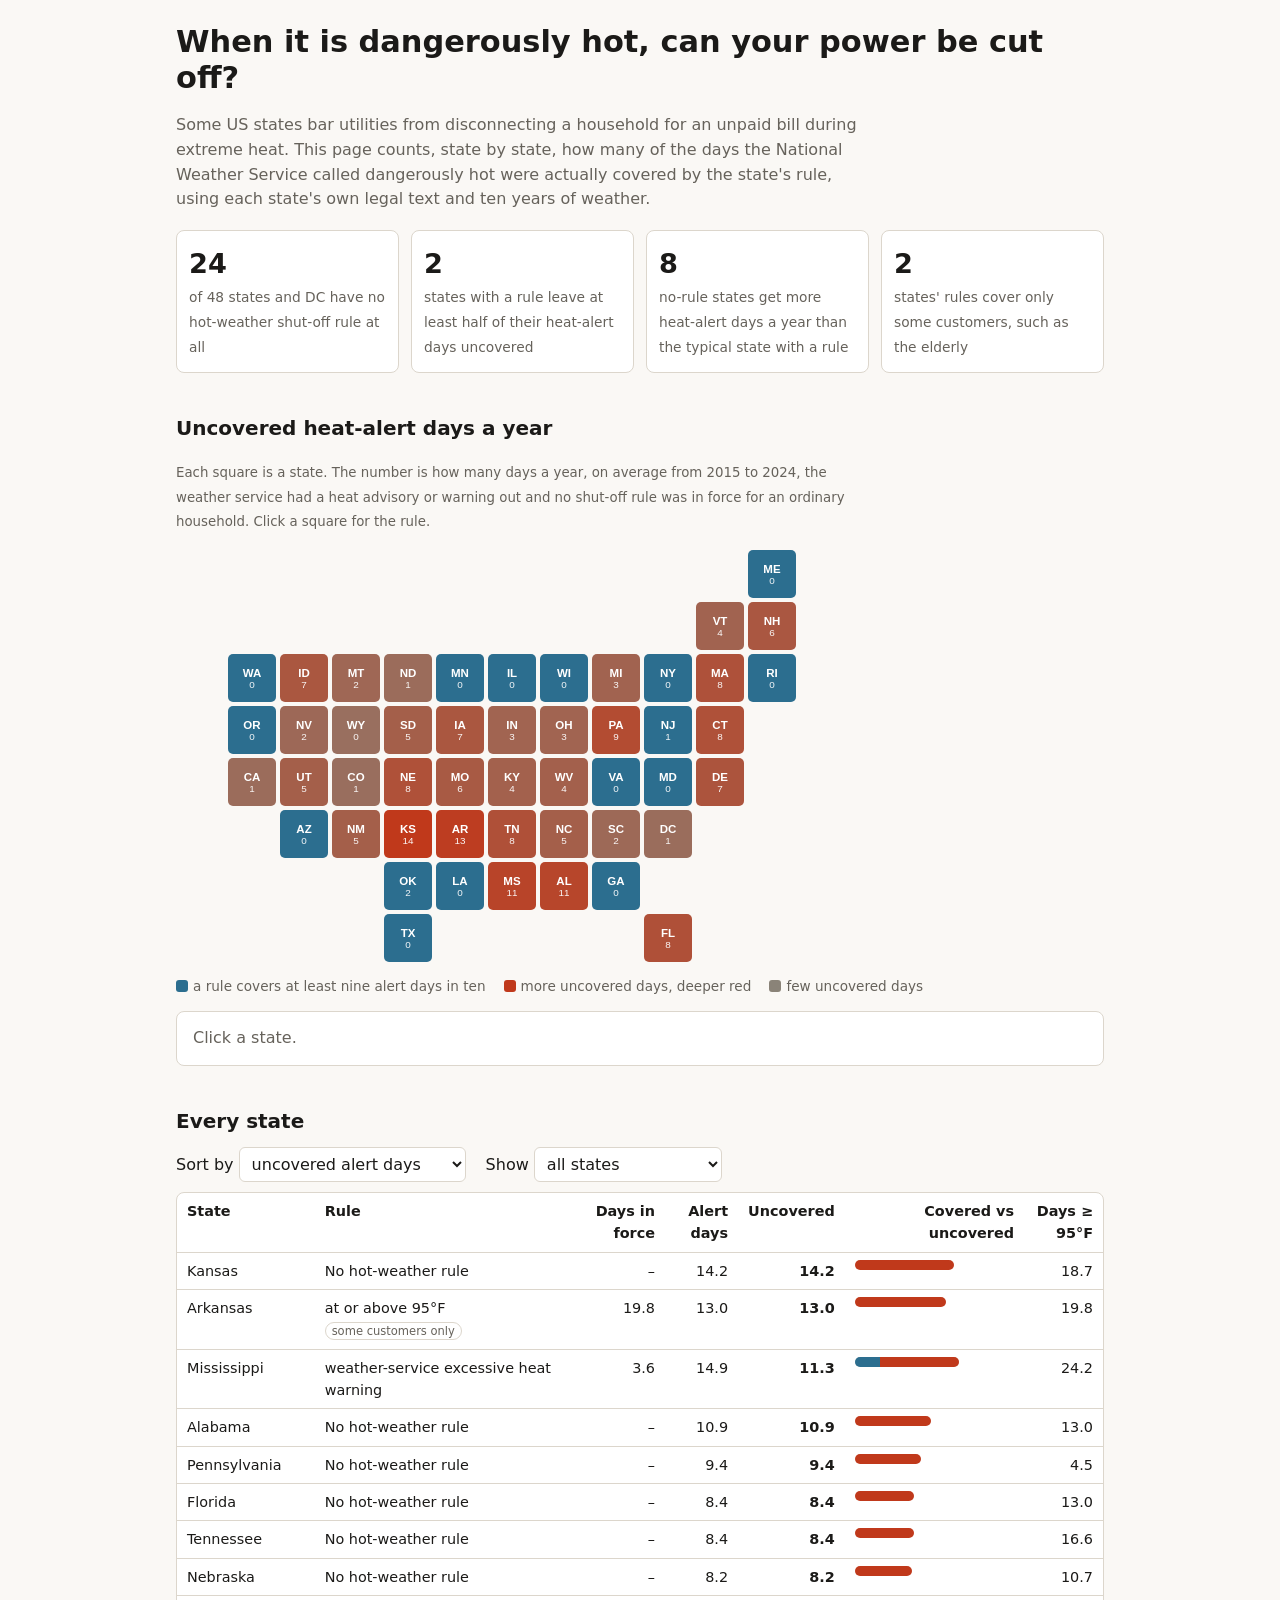
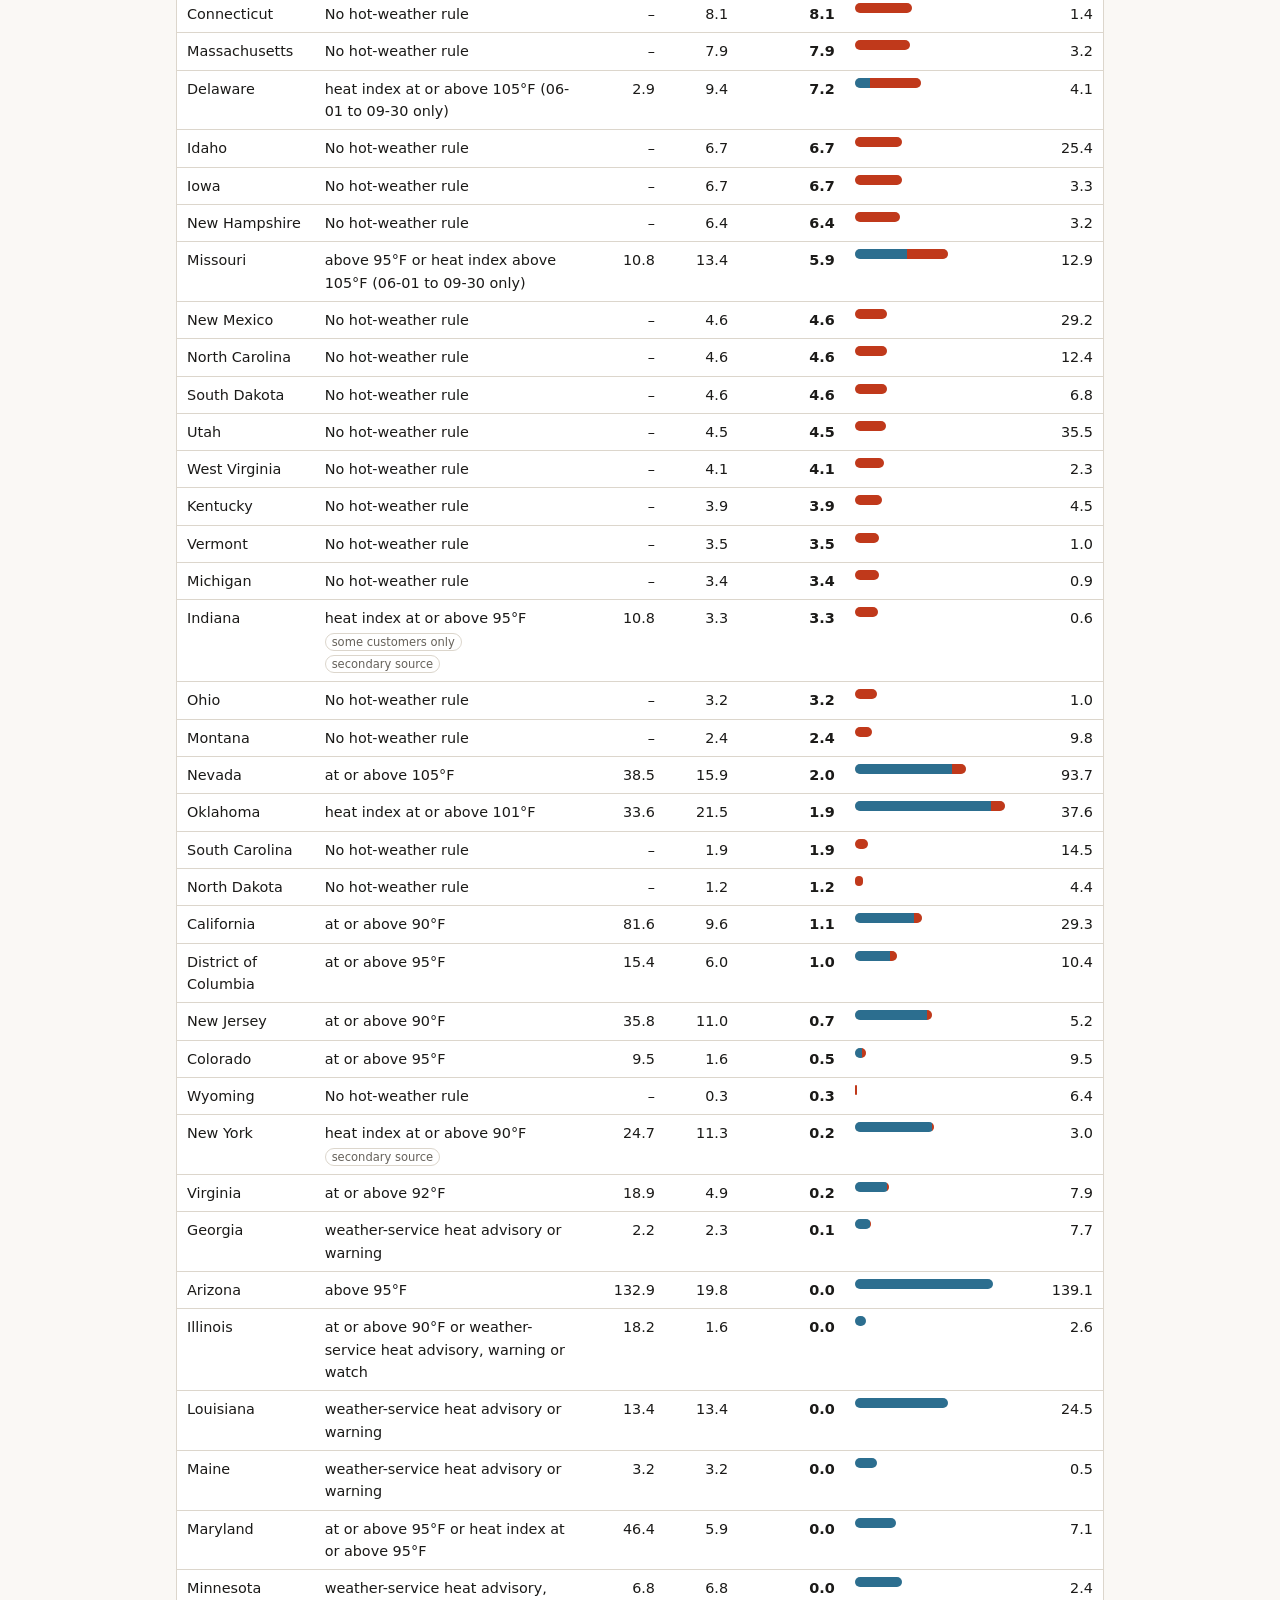
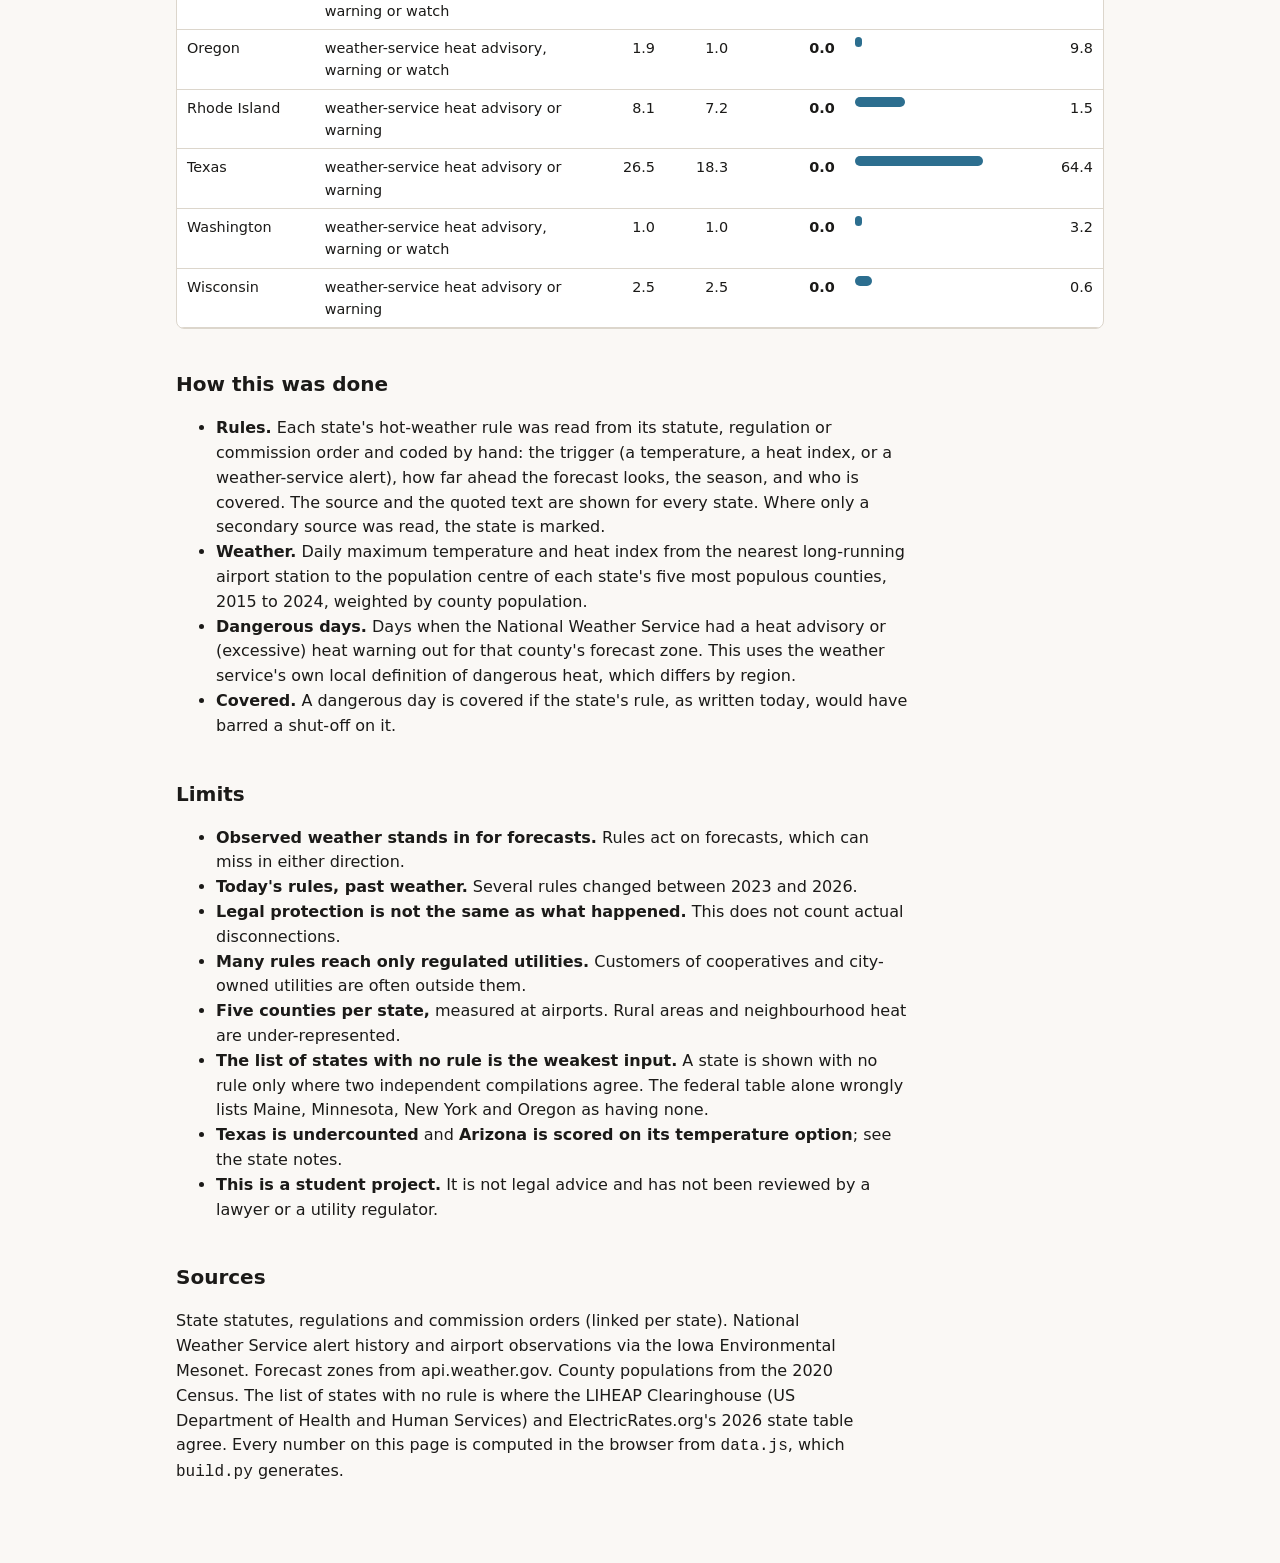
==== site/index.html @ a0f8d948 "1" ====
<!doctype html>
<html lang="en">
<head>
<meta charset="utf-8">
<meta name="viewport" content="width=device-width, initial-scale=1">
<title>When it is dangerously hot, can your power be cut off?</title>
<style>
  :root { --bg:#faf8f5; --fg:#1b1a18; --muted:#66625b; --line:#dcd6cc; --card:#fff; --open:#c0391b; --safe:#2c6e8f; --none:#8a8378; }
  @media (prefers-color-scheme: dark) {
    :root { --bg:#141312; --fg:#ece8e1; --muted:#a39d93; --line:#34302b; --card:#1d1b19; --open:#ff7a5c; --safe:#6fb9d9; --none:#8f887d; }
  }
  * { box-sizing:border-box; }
  body { margin:0; background:var(--bg); color:var(--fg); font:16px/1.55 system-ui,-apple-system,"Segoe UI",sans-serif; }
  main { max-width:960px; margin:0 auto; padding:24px 16px 64px; }
  h1 { font-size:1.9rem; line-height:1.2; margin:0 0 8px; }
  h2 { font-size:1.25rem; margin:40px 0 8px; }
  p, li { max-width:68ch; }
  .lede, .muted { color:var(--muted); }
  .stats { display:grid; grid-template-columns:repeat(auto-fit,minmax(190px,1fr)); gap:12px; margin:18px 0; }
  .stat { background:var(--card); border:1px solid var(--line); border-radius:8px; padding:12px; }
  .stat b { display:block; font-size:1.7rem; font-variant-numeric:tabular-nums; }
  .stat span { color:var(--muted); font-size:.86rem; }
  .grid { display:grid; grid-template-columns:repeat(12,1fr); gap:4px; max-width:620px; margin:14px 0; }
  .tile { aspect-ratio:1; border-radius:5px; display:flex; flex-direction:column; align-items:center; justify-content:center; font-size:.72rem; font-weight:600; color:#fff; cursor:pointer; border:0; padding:0; }
  .tile small { font-weight:400; font-size:.62rem; opacity:.95; }
  .legend { display:flex; flex-wrap:wrap; gap:6px 18px; font-size:.85rem; color:var(--muted); }
  .legend i { display:inline-block; width:12px; height:12px; border-radius:3px; margin-right:5px; vertical-align:-1px; }
  .controls { display:flex; flex-wrap:wrap; gap:10px 20px; align-items:center; margin:10px 0; }
  select { font:inherit; padding:6px 8px; border:1px solid var(--line); border-radius:6px; background:var(--card); color:var(--fg); }
  .scroll { overflow-x:auto; border:1px solid var(--line); border-radius:8px; background:var(--card); }
  table { border-collapse:collapse; width:100%; min-width:760px; font-size:.9rem; font-variant-numeric:tabular-nums; }
  th, td { padding:7px 10px; text-align:right; border-bottom:1px solid var(--line); vertical-align:top; }
  th:nth-child(-n+2), td:nth-child(-n+2) { text-align:left; }
  tr.sel td { background:color-mix(in srgb, var(--safe) 12%, transparent); }
  .bar { display:flex; height:10px; width:150px; border-radius:5px; overflow:hidden; background:var(--line); }
  .bar .o { background:var(--open); } .bar .s { background:var(--safe); }
  .tag { font-size:.72rem; padding:1px 6px; border-radius:10px; border:1px solid var(--line); color:var(--muted); white-space:nowrap; }
  #detail { background:var(--card); border:1px solid var(--line); border-radius:8px; padding:14px 16px; margin:14px 0; }
  #detail h3 { margin:0 0 6px; }
  blockquote { margin:8px 0; padding:4px 12px; border-left:3px solid var(--line); color:var(--muted); }
  a { color:var(--safe); }
</style>
</head>
<body>
<main>
  <h1>When it is dangerously hot, can your power be cut off?</h1>
  <p class="lede">Some US states bar utilities from disconnecting a household for an unpaid bill during extreme heat. This page counts, state by state, how many of the days the National Weather Service called dangerously hot were actually covered by the state's rule, using each state's own legal text and ten years of weather.</p>

  <div class="stats">
    <div class="stat"><b id="n-none">…</b><span>of <span id="n-all"></span> states and DC have no hot-weather shut-off rule at all</span></div>
    <div class="stat"><b id="n-half">…</b><span>states with a rule leave at least half of their heat-alert days uncovered</span></div>
    <div class="stat"><b id="n-hotnone">…</b><span>no-rule states get more heat-alert days a year than the typical state with a rule</span></div>
    <div class="stat"><b id="n-subset">…</b><span>states' rules cover only some customers, such as the elderly</span></div>
  </div>

  <h2>Uncovered heat-alert days a year</h2>
  <p class="muted"><small>Each square is a state. The number is how many days a year, on average from 2015 to 2024, the weather service had a heat advisory or warning out and no shut-off rule was in force for an ordinary household. Click a square for the rule.</small></p>
  <div class="grid" id="grid"></div>
  <div class="legend">
    <span><i style="background:var(--safe)"></i>a rule covers at least nine alert days in ten</span>
    <span><i style="background:var(--open)"></i>more uncovered days, deeper red</span>
    <span><i style="background:var(--none)"></i>few uncovered days</span>
  </div>

  <div id="detail"><span class="muted">Click a state.</span></div>

  <h2>Every state</h2>
  <div class="controls">
    <label>Sort by <select id="sort">
      <option value="alert_open">uncovered alert days</option>
      <option value="alert">alert days</option>
      <option value="on">days the rule is in force</option>
      <option value="hot95">days at or above 95°F</option>
      <option value="state">name</option>
    </select></label>
    <label>Show <select id="show">
      <option value="all">all states</option>
      <option value="rule">states with a rule</option>
      <option value="none">states with no rule</option>
    </select></label>
  </div>
  <div class="scroll"><table>
    <thead><tr><th>State</th><th>Rule</th><th>Days in force</th><th>Alert days</th><th>Uncovered</th><th>Covered vs uncovered</th><th>Days ≥ 95°F</th></tr></thead>
    <tbody id="rows"></tbody>
  </table></div>

  <h2>How this was done</h2>
  <ul>
    <li><b>Rules.</b> Each state's hot-weather rule was read from its statute, regulation or commission order and coded by hand: the trigger (a temperature, a heat index, or a weather-service alert), how far ahead the forecast looks, the season, and who is covered. The source and the quoted text are shown for every state. Where only a secondary source was read, the state is marked.</li>
    <li><b>Weather.</b> Daily maximum temperature and heat index from the nearest long-running airport station to the population centre of each state's five most populous counties, 2015 to 2024, weighted by county population.</li>
    <li><b>Dangerous days.</b> Days when the National Weather Service had a heat advisory or (excessive) heat warning out for that county's forecast zone. This uses the weather service's own local definition of dangerous heat, which differs by region.</li>
    <li><b>Covered.</b> A dangerous day is covered if the state's rule, as written today, would have barred a shut-off on it.</li>
  </ul>

  <h2>Limits</h2>
  <ul>
    <li><b>Observed weather stands in for forecasts.</b> Rules act on forecasts, which can miss in either direction.</li>
    <li><b>Today's rules, past weather.</b> Several rules changed between 2023 and 2026.</li>
    <li><b>Legal protection is not the same as what happened.</b> This does not count actual disconnections.</li>
    <li><b>Many rules reach only regulated utilities.</b> Customers of cooperatives and city-owned utilities are often outside them.</li>
    <li><b>Five counties per state,</b> measured at airports. Rural areas and neighbourhood heat are under-represented.</li>
    <li><b>The list of states with no rule is the weakest input.</b> A state is shown with no rule only where two independent compilations agree. The federal table alone wrongly lists Maine, Minnesota, New York and Oregon as having none.</li>
    <li><b>Texas is undercounted</b> and <b>Arizona is scored on its temperature option</b>; see the state notes.</li>
    <li><b>This is a student project.</b> It is not legal advice and has not been reviewed by a lawyer or a utility regulator.</li>
  </ul>

  <h2>Sources</h2>
  <p>State statutes, regulations and commission orders (linked per state). National Weather Service alert history and airport observations via the Iowa Environmental Mesonet. Forecast zones from api.weather.gov. County populations from the 2020 Census. The list of states with no rule is where the LIHEAP Clearinghouse (US Department of Health and Human Services) and ElectricRates.org's 2026 state table agree. Every number on this page is computed in the browser from <code>data.js</code>, which <code>build.py</code> generates.</p>
</main>

<script src="data.js"></script>
<script>
const $ = id => document.getElementById(id);
const esc = t => String(t).replace(/[&<>"]/g, c => ({"&":"&amp;","<":"&lt;",">":"&gt;",'"':"&quot;"}[c]));
// for an ordinary household: a rule that covers only some customers leaves every alert day uncovered
const open = s => s.covers === "all" ? s.alert_open : s.alert;
const GRID = {ME:[0,11],VT:[1,10],NH:[1,11],WA:[2,1],ID:[2,2],MT:[2,3],ND:[2,4],MN:[2,5],IL:[2,6],WI:[2,7],MI:[2,8],NY:[2,9],MA:[2,10],RI:[2,11],
  OR:[3,1],NV:[3,2],WY:[3,3],SD:[3,4],IA:[3,5],IN:[3,6],OH:[3,7],PA:[3,8],NJ:[3,9],CT:[3,10],
  CA:[4,1],UT:[4,2],CO:[4,3],NE:[4,4],MO:[4,5],KY:[4,6],WV:[4,7],VA:[4,8],MD:[4,9],DE:[4,10],
  AZ:[5,2],NM:[5,3],KS:[5,4],AR:[5,5],TN:[5,6],NC:[5,7],SC:[5,8],DC:[5,9],
  OK:[6,4],LA:[6,5],MS:[6,6],AL:[6,7],GA:[6,8],TX:[7,4],FL:[7,9]};

const ruled = STATES.filter(s => s.covers !== "none"), none = STATES.filter(s => s.covers === "none");
const full = ruled.filter(s => s.covers === "all");
const median = v => { const a = [...v].sort((x, y) => x - y), m = a.length >> 1; return a.length % 2 ? a[m] : (a[m - 1] + a[m]) / 2; };
$("n-all").textContent = STATES.length - 1;
$("n-none").textContent = none.length;
$("n-half").textContent = full.filter(s => s.alert >= 0.5 && s.alert_open / s.alert >= 0.5).length;
$("n-hotnone").textContent = none.filter(s => s.alert > median(full.map(s => s.alert))).length;
$("n-subset").textContent = ruled.length - full.length;

const maxOpen = Math.max(...STATES.map(open));
function colour(s) {                                 // blue: rule covers nearly every alert day; red deepens with uncovered days
  if (s.covers === "all" && open(s) <= 0.1 * s.alert) return "var(--safe)";
  return `color-mix(in srgb, var(--open) ${Math.round(25 + 75 * open(s) / maxOpen)}%, var(--none))`;
}
$("grid").innerHTML = STATES.map(s => {
  const [r, c] = GRID[s.abbr];
  return `<button class="tile" style="grid-row:${r + 1};grid-column:${c + 1};background:${colour(s)}" data-s="${s.abbr}" title="${esc(s.state)}">${s.abbr}<small>${open(s).toFixed(0)}</small></button>`;
}).join("");

let selected = null;
function detail(abbr) {
  selected = abbr;
  const s = STATES.find(x => x.abbr === abbr);
  const who = s.covers === "subset" ? `<p><b>Covers only some customers.</b> ${esc(s.note)}. Everyone else is unprotected on all ${s.alert.toFixed(1)} alert days.</p>`
            : s.note ? `<p class="muted">${esc(s.note)}.</p>` : "";
  $("detail").innerHTML = `<h3>${esc(s.state)}</h3>
    <p><b>${esc(s.rule)}</b></p>${who}
    <p>${s.alert.toFixed(1)} heat-alert days a year, of which <b>${open(s).toFixed(1)}</b> are not covered for an ordinary household. ${s.covers === "none" ? "" : `The rule is in force ${s.on.toFixed(1)} days a year.`} ${s.hot95.toFixed(1)} days a year reach 95°F; ${s.hi105.toFixed(1)} reach a heat index of 105°F.</p>
    ${s.quote ? `<blockquote>${esc(s.quote)}</blockquote>` : ""}
    <p class="muted"><small>${{primary: "Read from the state's own legal text.", secondary: "Read from a secondary source, not the legal text itself.", "own code": "No rule: checked against the state's own code.", "own code (one section)": "No rule: one section of the state's termination rules was checked.", "regulator page": "No rule: checked against the state regulator's own list of protections.", "news report": "No rule: per a news report."}[s.verified] || "Two independent compilations list no hot-weather rule; not confirmed from the state's own code."} <a href="${esc(s.source)}" rel="noopener">Source</a></small></p>`;
  render();
}
function render() {
  const key = $("sort").value, show = $("show").value;
  const val = s => key === "alert_open" ? open(s) : s[key];
  const list = STATES.filter(s => show === "all" || (show === "none") === (s.covers === "none"))
    .sort((a, b) => key === "state" ? a.state.localeCompare(b.state) : val(b) - val(a));
  $("rows").innerHTML = list.map(s => {
    const o = open(s), w = s.alert ? 150 * s.alert / Math.max(...STATES.map(x => x.alert)) : 0;
    return `<tr class="${s.abbr === selected ? "sel" : ""}" data-s="${s.abbr}" style="cursor:pointer">
      <td>${esc(s.state)}</td><td>${esc(s.rule)}${s.covers === "subset" ? ' <span class="tag">some customers only</span>' : ""}${s.verified === "secondary" ? ' <span class="tag">secondary source</span>' : ""}</td>
      <td>${s.covers === "none" ? "–" : s.on.toFixed(1)}</td><td>${s.alert.toFixed(1)}</td><td><b>${o.toFixed(1)}</b></td>
      <td><div class="bar" style="width:${w.toFixed(0)}px" title="${(s.alert - o).toFixed(1)} covered, ${o.toFixed(1)} uncovered"><div class="s" style="width:${s.alert ? 100 * (s.alert - o) / s.alert : 0}%"></div><div class="o" style="width:${s.alert ? 100 * o / s.alert : 0}%"></div></div></td>
      <td>${s.hot95.toFixed(1)}</td></tr>`;
  }).join("");
}
document.addEventListener("click", e => { const t = e.target.closest("[data-s]"); if (t) detail(t.dataset.s); });
$("sort").addEventListener("change", render);
$("show").addEventListener("change", render);
render();
</script>
</body>
</html>
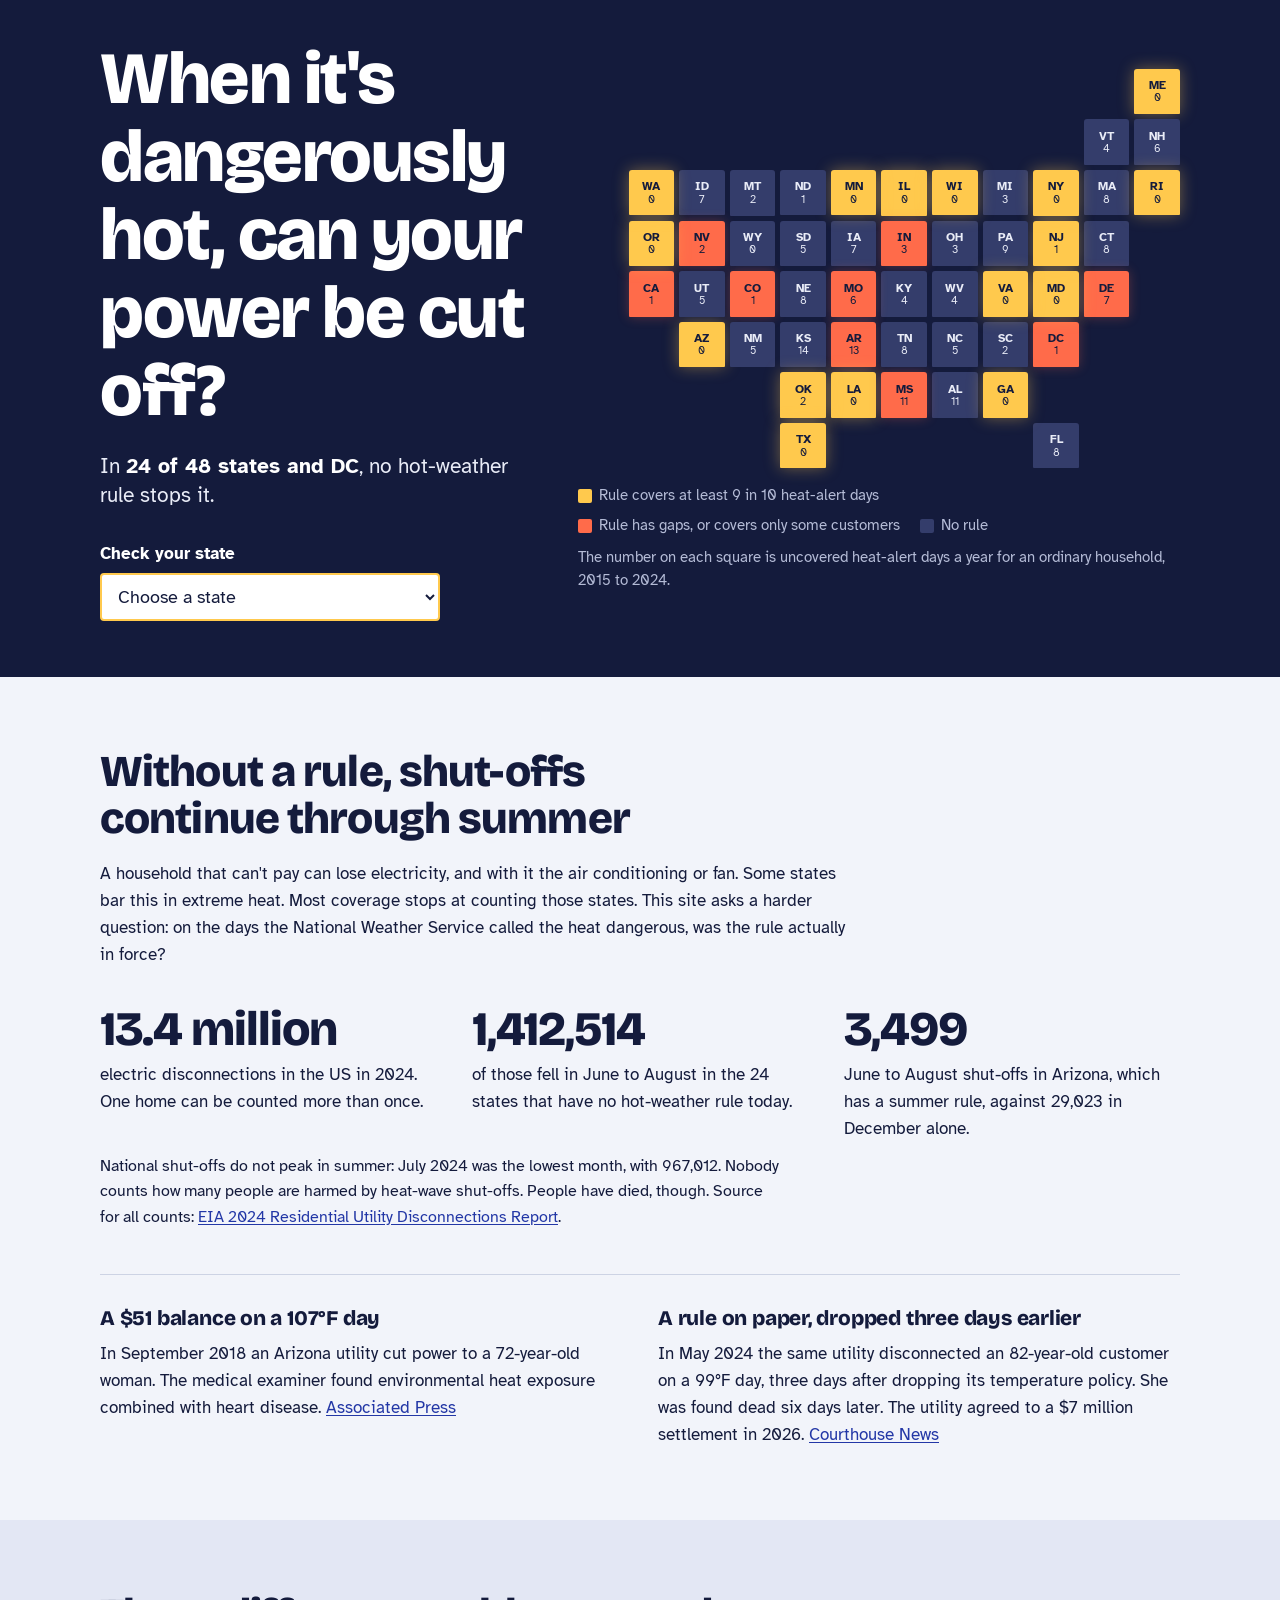
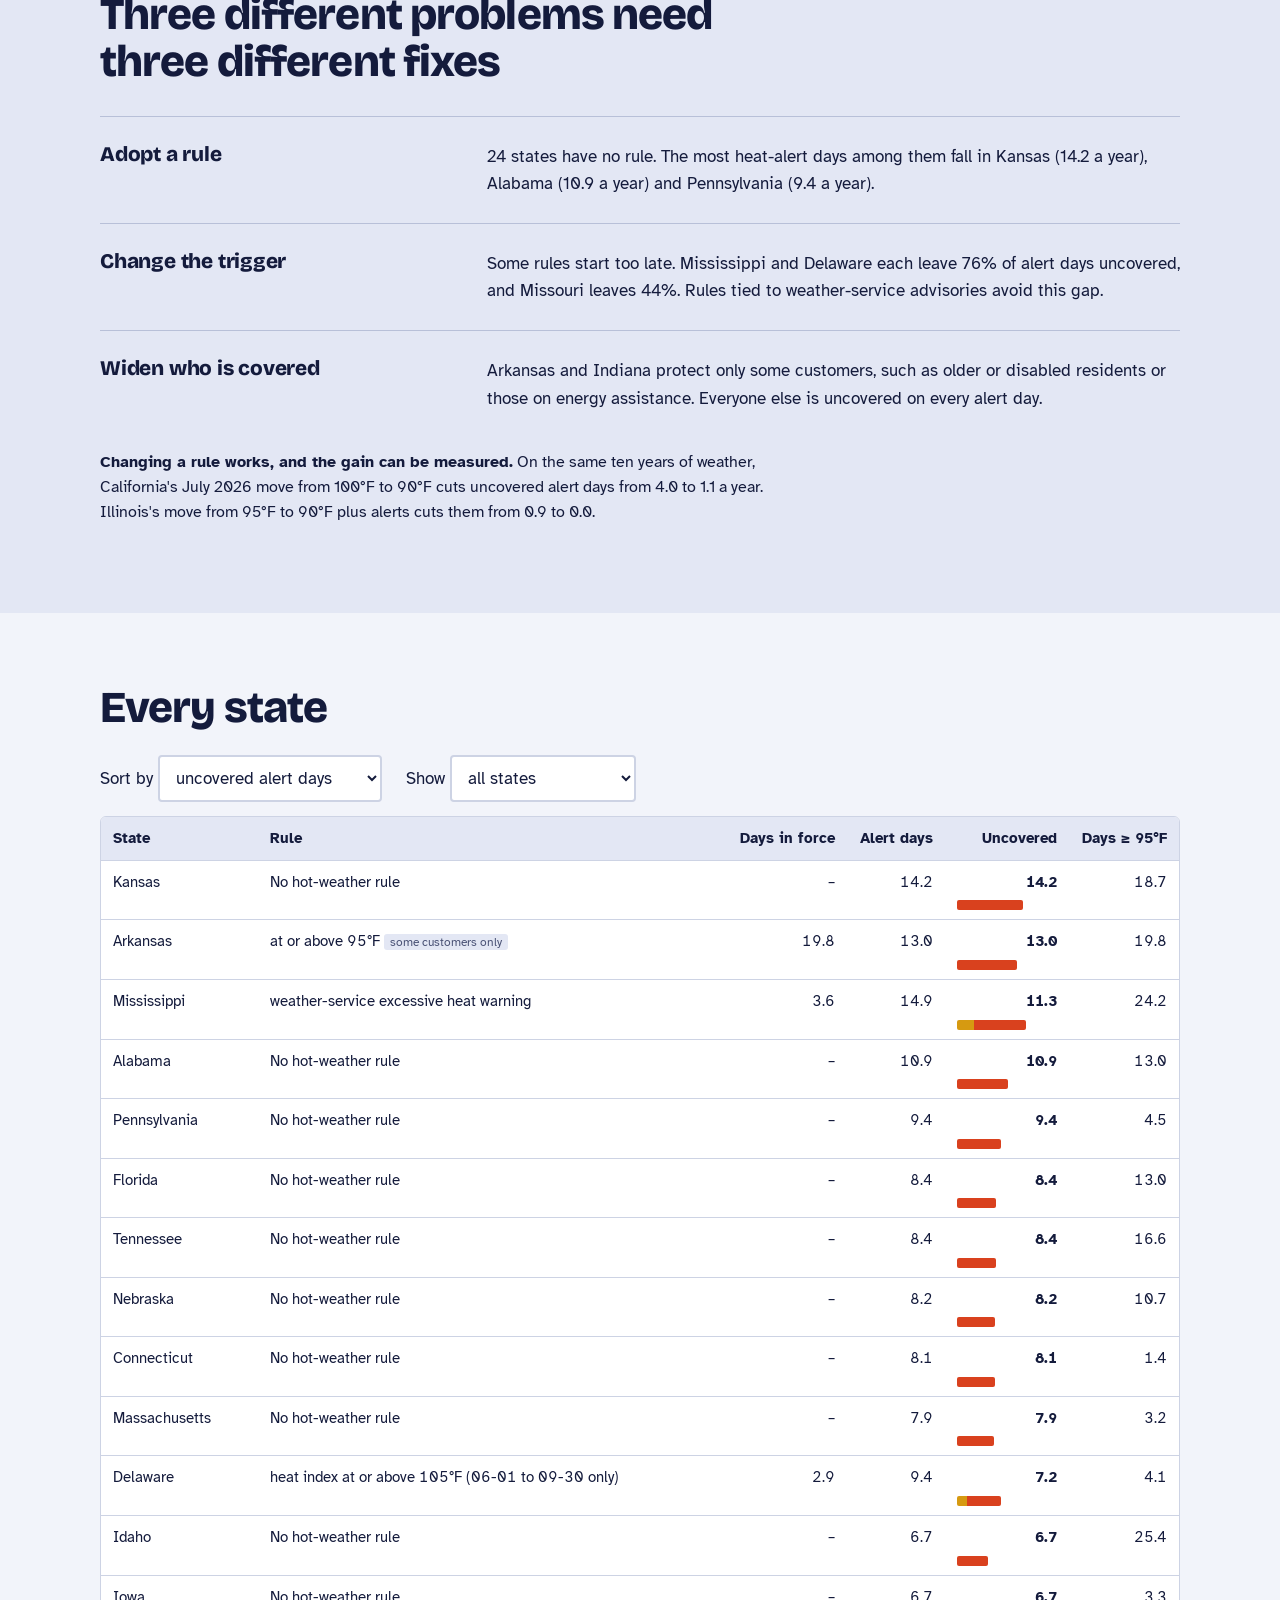
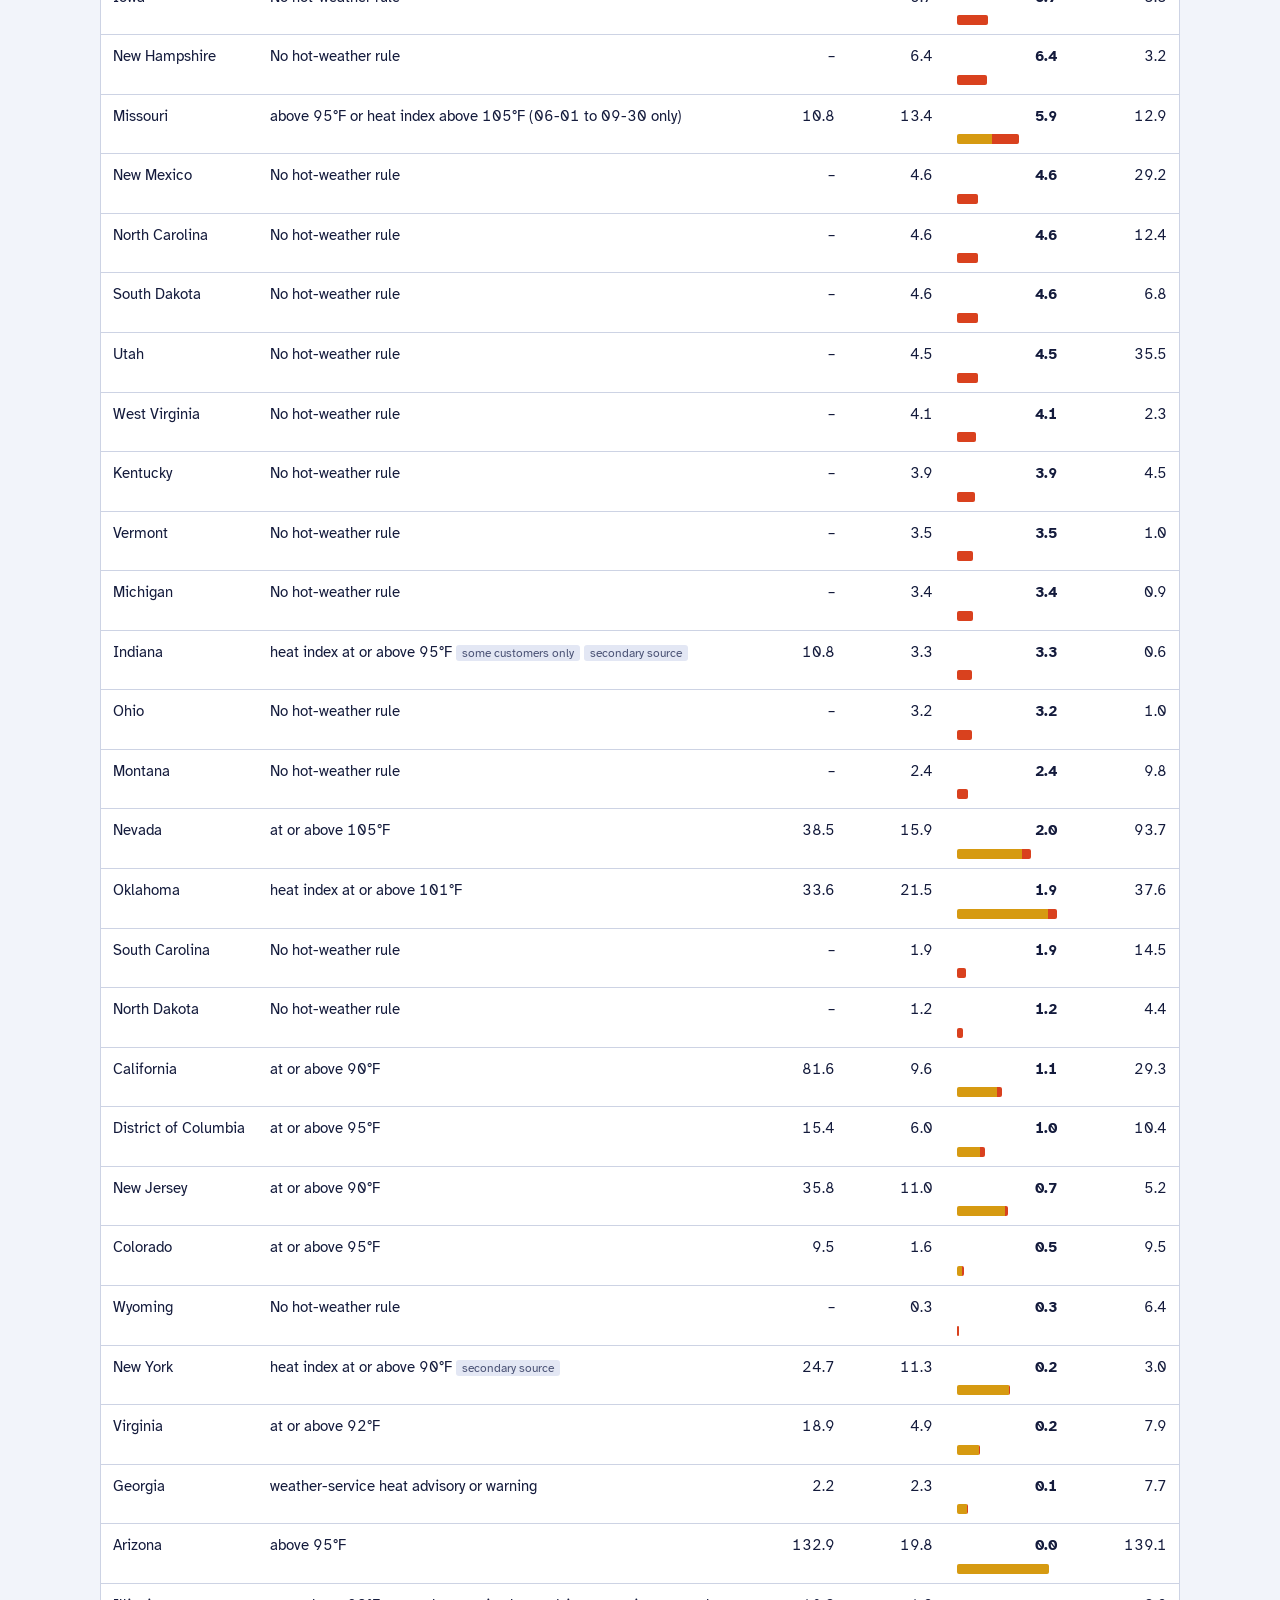
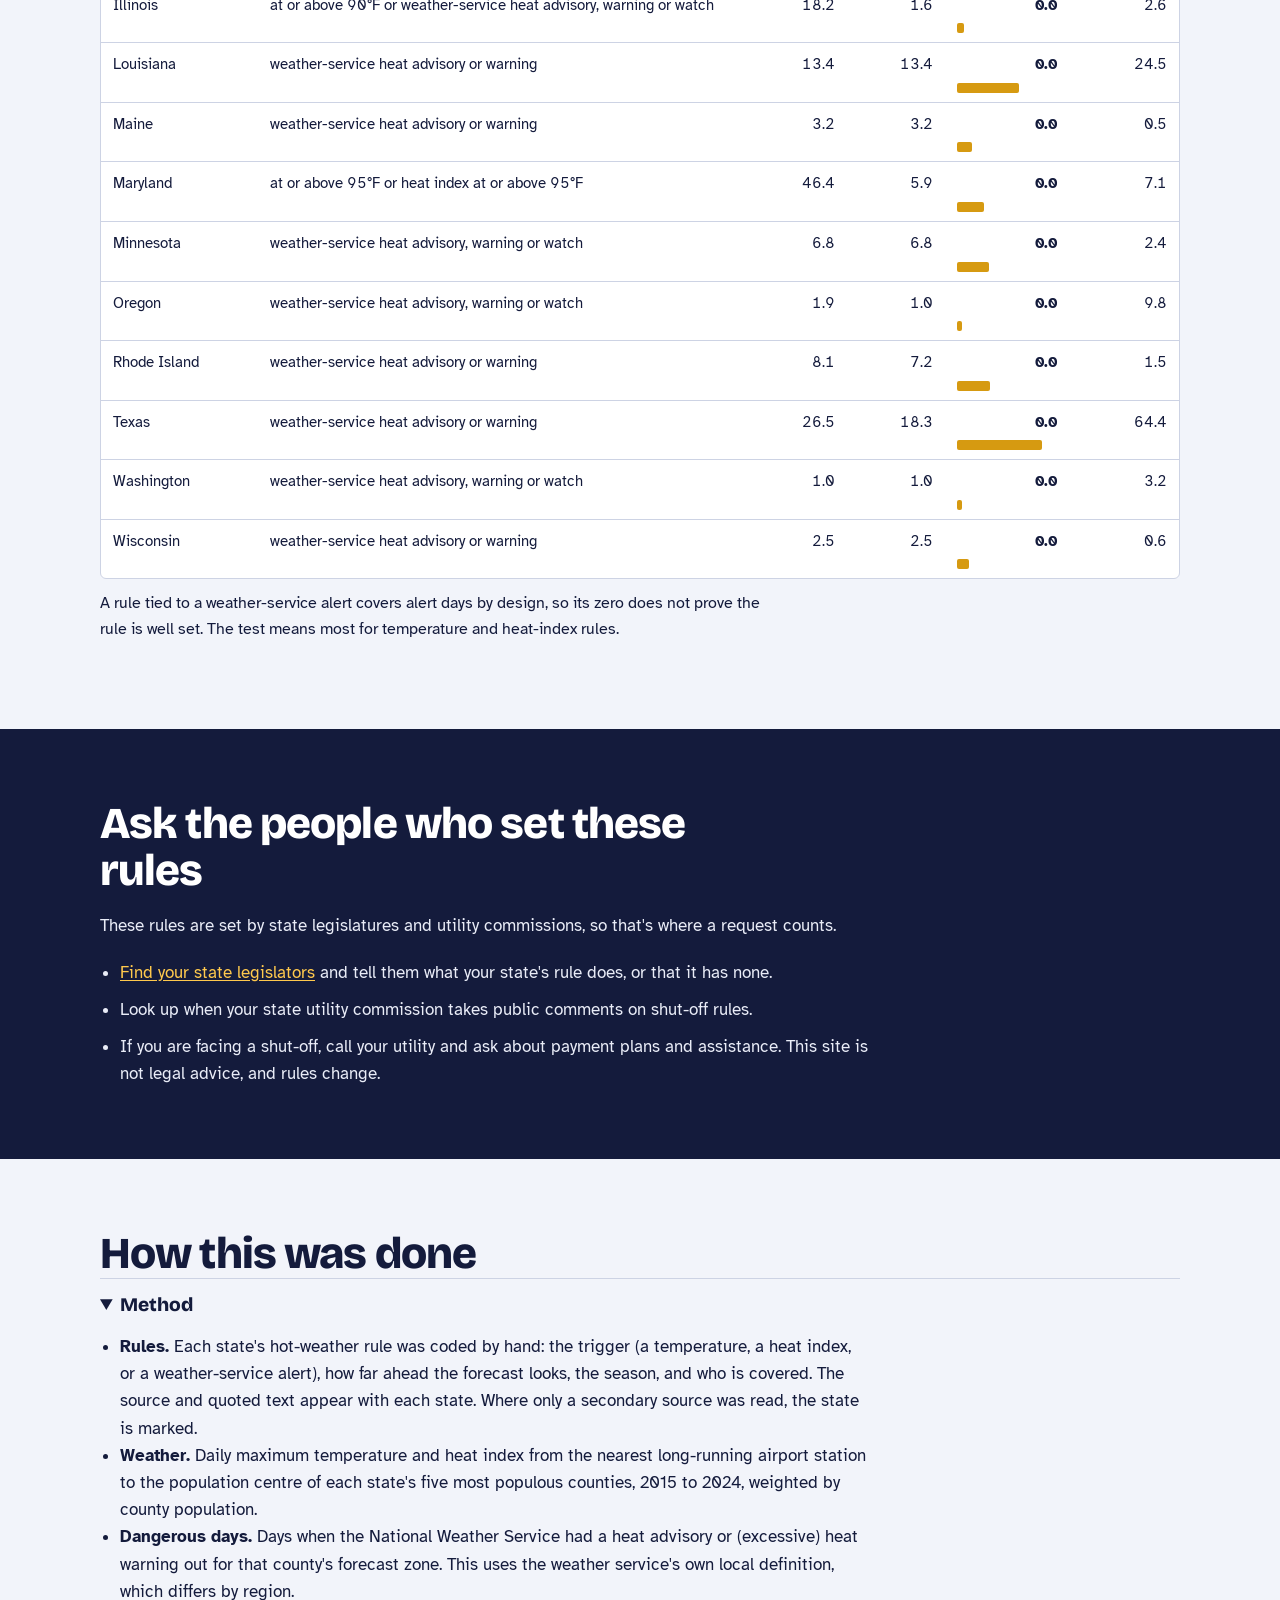
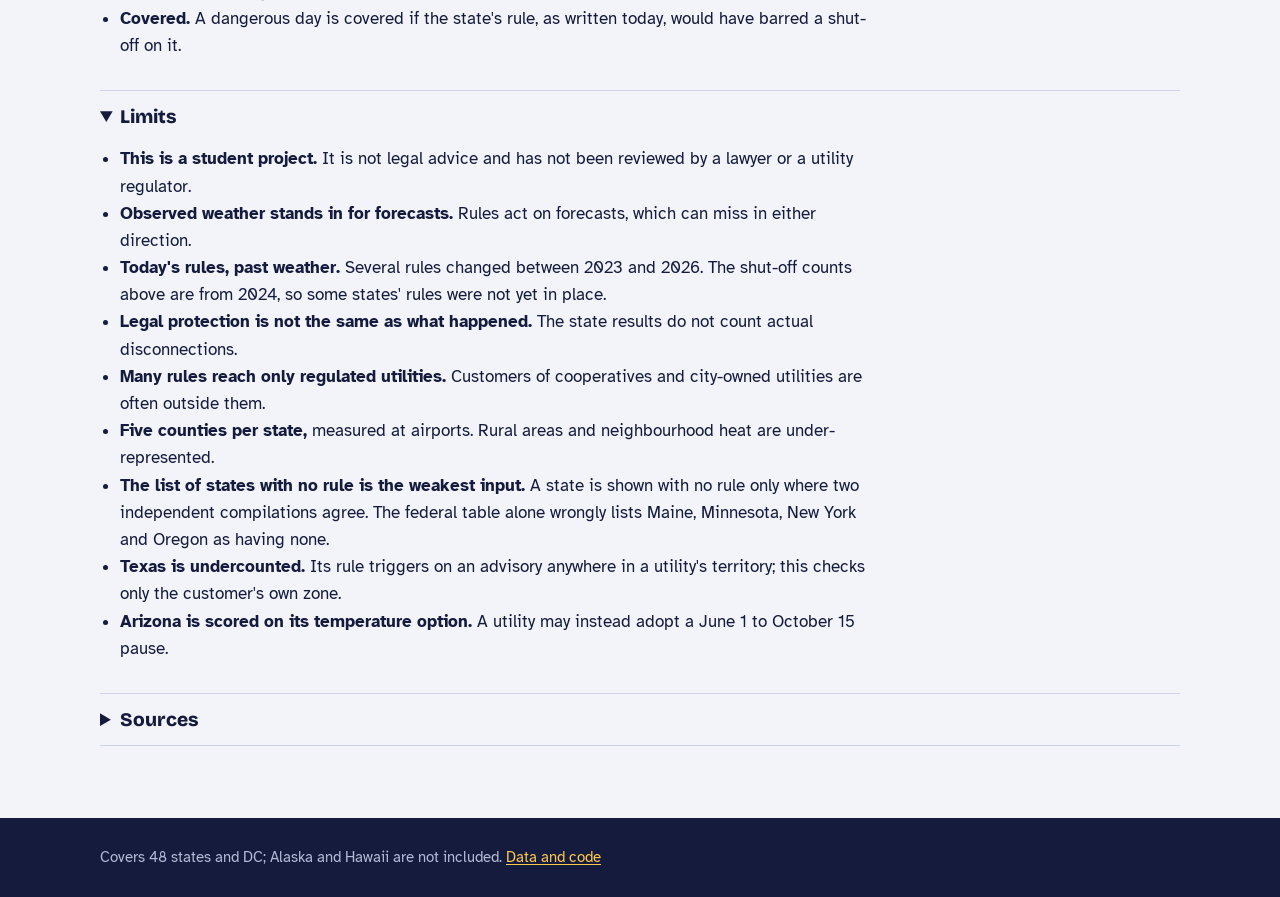
==== commit 94833924: "1" ====
--- a/site/index.html
+++ b/site/index.html
@@ -3,170 +3,320 @@
 <head>
 <meta charset="utf-8">
 <meta name="viewport" content="width=device-width, initial-scale=1">
-<title>When it is dangerously hot, can your power be cut off?</title>
+<title>Heat Shut-off Check</title>
+<meta name="google-site-verification" content="8jBbVbUQbBhJqE0kMLwIPE77QKK4b8HMX7MZ5i26LG4">
+<meta name="description" content="Can your electricity be cut off for an unpaid bill in dangerous heat? Check your state's rule and how many heat-alert days it covers, across 48 states and DC.">
+<meta property="og:title" content="Heat Shut-off Check">
+<meta property="og:description" content="Can your power be cut off in dangerous heat? See your state's rule and how many heat-alert days it really covers.">
+<meta property="og:type" content="website">
+<link rel="icon" href="data:image/svg+xml,%3Csvg xmlns='http://www.w3.org/2000/svg' viewBox='0 0 32 32'%3E%3Crect width='32' height='32' rx='6' fill='%23141B3C'/%3E%3Crect x='7' y='7' width='8' height='8' fill='%23FFC94D'/%3E%3Crect x='17' y='7' width='8' height='8' fill='%23343D6B'/%3E%3Crect x='7' y='17' width='8' height='8' fill='%23343D6B'/%3E%3Crect x='17' y='17' width='8' height='8' fill='%23FF6B4A'/%3E%3C/svg%3E">
+<link rel="preconnect" href="https://fonts.googleapis.com">
+<link rel="preconnect" href="https://fonts.gstatic.com" crossorigin>
+<link href="https://fonts.googleapis.com/css2?family=Atkinson+Hyperlegible:ital,wght@0,400;0,700;1,400&family=Bricolage+Grotesque:opsz,wght@12..96,500;12..96,800&display=swap" rel="stylesheet">
 <style>
-  :root { --bg:#faf8f5; --fg:#1b1a18; --muted:#66625b; --line:#dcd6cc; --card:#fff; --open:#c0391b; --safe:#2c6e8f; --none:#8a8378; }
-  @media (prefers-color-scheme: dark) {
-    :root { --bg:#141312; --fg:#ece8e1; --muted:#a39d93; --line:#34302b; --card:#1d1b19; --open:#ff7a5c; --safe:#6fb9d9; --none:#8f887d; }
+  :root {
+    --night:#141B3C; --night-2:#1E2750; --unlit:#343D6B; --lit:#FFC94D; --gap:#FF6B4A;
+    --paper:#F2F4FA; --ink:#141B3C; --ink-2:#4A5275; --line:#CDD3E4; --link:#2337A6; --card:#FFFFFF; --on-night:#E9ECF7; --on-night-2:#B4BBD6;
+    --display:"Bricolage Grotesque",system-ui,sans-serif; --body:"Atkinson Hyperlegible",system-ui,-apple-system,"Segoe UI",sans-serif;
   }
+  :root[data-theme="dark"] { color-scheme:dark; }
   * { box-sizing:border-box; }
-  body { margin:0; background:var(--bg); color:var(--fg); font:16px/1.55 system-ui,-apple-system,"Segoe UI",sans-serif; }
-  main { max-width:960px; margin:0 auto; padding:24px 16px 64px; }
-  h1 { font-size:1.9rem; line-height:1.2; margin:0 0 8px; }
-  h2 { font-size:1.25rem; margin:40px 0 8px; }
+  html { scroll-behavior:smooth; }
+  body { margin:0; background:var(--paper); color:var(--ink); font:1.0625rem/1.6 var(--body); }
+  .wrap { max-width:1120px; margin:0 auto; padding:0 20px; }
+  h1, h2, h3 { font-family:var(--display); font-weight:800; line-height:1.06; letter-spacing:-.02em; margin:0; }
+  h2 { font-size:clamp(1.8rem,4.5vw,2.75rem); max-width:22ch; }
+  h3 { font-size:1.3rem; line-height:1.2; letter-spacing:-.01em; }
   p, li { max-width:68ch; }
-  .lede, .muted { color:var(--muted); }
-  .stats { display:grid; grid-template-columns:repeat(auto-fit,minmax(190px,1fr)); gap:12px; margin:18px 0; }
-  .stat { background:var(--card); border:1px solid var(--line); border-radius:8px; padding:12px; }
-  .stat b { display:block; font-size:1.7rem; font-variant-numeric:tabular-nums; }
-  .stat span { color:var(--muted); font-size:.86rem; }
-  .grid { display:grid; grid-template-columns:repeat(12,1fr); gap:4px; max-width:620px; margin:14px 0; }
-  .tile { aspect-ratio:1; border-radius:5px; display:flex; flex-direction:column; align-items:center; justify-content:center; font-size:.72rem; font-weight:600; color:#fff; cursor:pointer; border:0; padding:0; }
-  .tile small { font-weight:400; font-size:.62rem; opacity:.95; }
-  .legend { display:flex; flex-wrap:wrap; gap:6px 18px; font-size:.85rem; color:var(--muted); }
-  .legend i { display:inline-block; width:12px; height:12px; border-radius:3px; margin-right:5px; vertical-align:-1px; }
-  .controls { display:flex; flex-wrap:wrap; gap:10px 20px; align-items:center; margin:10px 0; }
-  select { font:inherit; padding:6px 8px; border:1px solid var(--line); border-radius:6px; background:var(--card); color:var(--fg); }
-  .scroll { overflow-x:auto; border:1px solid var(--line); border-radius:8px; background:var(--card); }
-  table { border-collapse:collapse; width:100%; min-width:760px; font-size:.9rem; font-variant-numeric:tabular-nums; }
-  th, td { padding:7px 10px; text-align:right; border-bottom:1px solid var(--line); vertical-align:top; }
+  a { color:var(--link); text-underline-offset:2px; }
+  :focus-visible { outline:3px solid var(--gap); outline-offset:2px; }
+  section { padding:72px 0; }
+  .skip { position:absolute; left:-999px; }
+  .skip:focus { left:12px; top:12px; background:#fff; padding:8px 12px; z-index:9; }
+
+  /* hero: the country as one apartment block at night */
+  .hero { background:var(--night); color:var(--on-night); padding:40px 0 56px; }
+  .hero-grid { display:grid; grid-template-columns:minmax(0,5fr) minmax(0,7fr); gap:48px; align-items:center; }
+  h1 { font-size:clamp(2.6rem,6.4vw,4.6rem); font-weight:800; color:#fff; }
+  .answer { font-size:1.3rem; line-height:1.4; margin:22px 0 0; color:var(--on-night); }
+  .answer b { color:#fff; }
+  .picker { margin-top:30px; }
+  .picker label { display:block; font-weight:700; margin-bottom:6px; color:#fff; }
+  select { font:inherit; padding:10px 12px; border-radius:4px; border:2px solid var(--line); background:var(--card); color:var(--ink); max-width:100%; }
+  .picker select { width:100%; max-width:340px; font-size:1.1rem; border-color:var(--lit); }
+
+  .block { display:grid; grid-template-columns:repeat(12,minmax(0,1fr)); gap:5px; }
+  .win { aspect-ratio:1; border:0; padding:0; border-radius:3px 3px 1px 1px; cursor:pointer; font:700 .78rem/1.05 var(--body); display:flex; flex-direction:column; align-items:center; justify-content:center; position:relative; transition:background-color .5s, color .5s, transform .12s; }
+  .win small { font-weight:400; font-size:.68rem; }
+  .win:hover { transform:scale(1.1); z-index:1; }
+  .win[aria-pressed="true"] { outline:3px solid #fff; outline-offset:1px; z-index:2; }
+  .win.lit { background:var(--lit); color:var(--night); box-shadow:0 0 16px rgba(255,201,77,.4); }
+  .win.gap { background:var(--gap); color:var(--night); box-shadow:0 0 12px rgba(255,107,74,.3); }
+  .win.dark { background:var(--unlit); color:var(--on-night); }
+  .pre .win:not(.off) { background:var(--lit); color:var(--night); box-shadow:0 0 16px rgba(255,201,77,.4); }
+  .key { display:flex; flex-wrap:wrap; gap:6px 20px; margin:16px 0 0; padding:0; list-style:none; font-size:.92rem; color:var(--on-night-2); }
+  .key li { display:flex; align-items:center; gap:7px; }
+  .key i { width:14px; height:14px; border-radius:2px; flex:none; }
+  .hint { font-size:.92rem; color:var(--on-night-2); margin:8px 0 0; }
+
+  /* your state */
+  #detail { background:var(--night-2); color:var(--on-night); border-radius:6px; padding:22px 24px; margin-top:36px; border-left:6px solid var(--unlit); scroll-margin-top:16px; }
+  #detail.lit { border-left-color:var(--lit); } #detail.gap { border-left-color:var(--gap); }
+  #detail h3 { color:#fff; font-size:1.7rem; }
+  #detail a { color:var(--lit); }
+  #detail p { margin:10px 0 0; }
+  #detail .big { font-size:1.15rem; }
+  blockquote { margin:12px 0 0; padding:2px 0 2px 14px; border-left:2px solid var(--unlit); color:var(--on-night-2); max-width:68ch; }
+  .fine { font-size:.9rem; color:var(--on-night-2); }
+
+  /* facts */
+  .facts { display:grid; grid-template-columns:repeat(3,minmax(0,1fr)); gap:36px; margin-top:36px; }
+  .fact b { display:block; font:800 clamp(2rem,4.4vw,3rem)/1.05 var(--display); letter-spacing:-.02em; margin-bottom:6px; }
+  .cases { display:grid; grid-template-columns:repeat(2,minmax(0,1fr)); gap:36px; margin-top:44px; padding-top:32px; border-top:1px solid var(--line); }
+  .cases p { margin:8px 0 0; }
+
+  /* fixes */
+  .tint { background:#E3E7F4; }
+  .fix { display:grid; grid-template-columns:minmax(0,1fr) minmax(0,2fr); gap:8px 40px; padding:26px 0; border-top:1px solid #B8C0D8; }
+  .fix:first-of-type { margin-top:30px; }
+  .fix p { margin:0; }
+  .before { margin-top:12px; font-size:.98rem; }
+
+  /* table */
+  .controls { display:flex; flex-wrap:wrap; gap:12px 24px; margin:24px 0 14px; }
+  .scroll { overflow-x:auto; background:var(--card); border:1px solid var(--line); border-radius:6px; }
+  table { border-collapse:collapse; width:100%; min-width:760px; font-size:.96rem; font-variant-numeric:tabular-nums; }
+  th, td { padding:9px 12px; text-align:right; border-bottom:1px solid var(--line); vertical-align:top; }
   th:nth-child(-n+2), td:nth-child(-n+2) { text-align:left; }
-  tr.sel td { background:color-mix(in srgb, var(--safe) 12%, transparent); }
-  .bar { display:flex; height:10px; width:150px; border-radius:5px; overflow:hidden; background:var(--line); }
-  .bar .o { background:var(--open); } .bar .s { background:var(--safe); }
-  .tag { font-size:.72rem; padding:1px 6px; border-radius:10px; border:1px solid var(--line); color:var(--muted); white-space:nowrap; }
-  #detail { background:var(--card); border:1px solid var(--line); border-radius:8px; padding:14px 16px; margin:14px 0; }
-  #detail h3 { margin:0 0 6px; }
-  blockquote { margin:8px 0; padding:4px 12px; border-left:3px solid var(--line); color:var(--muted); }
-  a { color:var(--safe); }
+  th { background:#E3E7F4; }
+  tbody tr { cursor:pointer; } tbody tr:hover td { background:#F2F4FA; }
+  tr.sel td { background:#FFF3D1; }
+  tr:last-child td { border-bottom:0; }
+  .bar { display:flex; height:10px; border-radius:2px; overflow:hidden; min-width:2px; margin-top:6px; }
+  .bar .s { background:#D69A11; } .bar .o { background:#D9411E; }
+  .tag { font-size:.78rem; padding:0 6px; border-radius:3px; background:#E3E7F4; color:var(--ink-2); white-space:nowrap; }
+
+  /* act */
+  .act { background:var(--night); color:var(--on-night); }
+  .act h2 { color:#fff; }
+  .act a { color:var(--lit); }
+  .act ul { padding-left:20px; margin:20px 0 0; } .act li { margin-top:10px; }
+
+  details { border-top:1px solid var(--line); padding:14px 0; }
+  details:last-of-type { border-bottom:1px solid var(--line); }
+  summary { font:800 1.2rem var(--display); cursor:pointer; }
+  details ul { padding-left:20px; }
+  footer { background:var(--night); color:var(--on-night-2); padding:28px 0; font-size:.92rem; }
+  footer a { color:var(--lit); }
+
+  @media (max-width:860px) {
+    .hero-grid, .facts, .cases, .fix { grid-template-columns:minmax(0,1fr); }
+    .hero-grid { gap:30px; }
+    .block { gap:3px; }
+    .win { font-size:.62rem; } .win small { display:none; }
+    section { padding:52px 0; }
+    .facts { gap:24px; }
+  }
+  @media (prefers-reduced-motion:reduce) {
+    html { scroll-behavior:auto; }
+    .win { transition:none; }
+  }
 </style>
 </head>
 <body>
+<a class="skip" href="#table">Skip to the full table</a>
+
+<header class="hero">
+  <div class="wrap">
+    <div class="hero-grid">
+      <div>
+        <h1>When it's dangerously hot, can your power be cut off?</h1>
+        <p class="answer">In <b><span id="n-none">24</span> of 48 states and DC</b>, no hot-weather rule stops it.</p>
+        <div class="picker">
+          <label for="pick">Check your state</label>
+          <select id="pick"><option value="">Choose a state</option></select>
+        </div>
+      </div>
+      <div>
+        <div class="block pre" id="grid" role="group" aria-label="Map of states. Choose a state to see its rule."></div>
+        <ul class="key">
+          <li><i style="background:var(--lit)"></i>Rule covers at least 9 in 10 heat-alert days</li>
+          <li><i style="background:var(--gap)"></i>Rule has gaps, or covers only some customers</li>
+          <li><i style="background:var(--unlit)"></i>No rule</li>
+        </ul>
+        <p class="hint">The number on each square is uncovered heat-alert days a year for an ordinary household, 2015 to 2024.</p>
+      </div>
+    </div>
+    <div id="detail" aria-live="polite" tabindex="-1" hidden></div>
+  </div>
+</header>
+
 <main>
-  <h1>When it is dangerously hot, can your power be cut off?</h1>
-  <p class="lede">Some US states bar utilities from disconnecting a household for an unpaid bill during extreme heat. This page counts, state by state, how many of the days the National Weather Service called dangerously hot were actually covered by the state's rule, using each state's own legal text and ten years of weather.</p>
-
-  <div class="stats">
-    <div class="stat"><b id="n-none">…</b><span>of <span id="n-all"></span> states and DC have no hot-weather shut-off rule at all</span></div>
-    <div class="stat"><b id="n-half">…</b><span>states with a rule leave at least half of their heat-alert days uncovered</span></div>
-    <div class="stat"><b id="n-hotnone">…</b><span>no-rule states get more heat-alert days a year than the typical state with a rule</span></div>
-    <div class="stat"><b id="n-subset">…</b><span>states' rules cover only some customers, such as the elderly</span></div>
-  </div>
-
-  <h2>Uncovered heat-alert days a year</h2>
-  <p class="muted"><small>Each square is a state. The number is how many days a year, on average from 2015 to 2024, the weather service had a heat advisory or warning out and no shut-off rule was in force for an ordinary household. Click a square for the rule.</small></p>
-  <div class="grid" id="grid"></div>
-  <div class="legend">
-    <span><i style="background:var(--safe)"></i>a rule covers at least nine alert days in ten</span>
-    <span><i style="background:var(--open)"></i>more uncovered days, deeper red</span>
-    <span><i style="background:var(--none)"></i>few uncovered days</span>
-  </div>
-
-  <div id="detail"><span class="muted">Click a state.</span></div>
-
-  <h2>Every state</h2>
-  <div class="controls">
-    <label>Sort by <select id="sort">
-      <option value="alert_open">uncovered alert days</option>
-      <option value="alert">alert days</option>
-      <option value="on">days the rule is in force</option>
-      <option value="hot95">days at or above 95°F</option>
-      <option value="state">name</option>
-    </select></label>
-    <label>Show <select id="show">
-      <option value="all">all states</option>
-      <option value="rule">states with a rule</option>
-      <option value="none">states with no rule</option>
-    </select></label>
-  </div>
-  <div class="scroll"><table>
-    <thead><tr><th>State</th><th>Rule</th><th>Days in force</th><th>Alert days</th><th>Uncovered</th><th>Covered vs uncovered</th><th>Days ≥ 95°F</th></tr></thead>
-    <tbody id="rows"></tbody>
-  </table></div>
-
-  <h2>How this was done</h2>
-  <ul>
-    <li><b>Rules.</b> Each state's hot-weather rule was read from its statute, regulation or commission order and coded by hand: the trigger (a temperature, a heat index, or a weather-service alert), how far ahead the forecast looks, the season, and who is covered. The source and the quoted text are shown for every state. Where only a secondary source was read, the state is marked.</li>
-    <li><b>Weather.</b> Daily maximum temperature and heat index from the nearest long-running airport station to the population centre of each state's five most populous counties, 2015 to 2024, weighted by county population.</li>
-    <li><b>Dangerous days.</b> Days when the National Weather Service had a heat advisory or (excessive) heat warning out for that county's forecast zone. This uses the weather service's own local definition of dangerous heat, which differs by region.</li>
-    <li><b>Covered.</b> A dangerous day is covered if the state's rule, as written today, would have barred a shut-off on it.</li>
-  </ul>
-
-  <h2>Limits</h2>
-  <ul>
-    <li><b>Observed weather stands in for forecasts.</b> Rules act on forecasts, which can miss in either direction.</li>
-    <li><b>Today's rules, past weather.</b> Several rules changed between 2023 and 2026.</li>
-    <li><b>Legal protection is not the same as what happened.</b> This does not count actual disconnections.</li>
-    <li><b>Many rules reach only regulated utilities.</b> Customers of cooperatives and city-owned utilities are often outside them.</li>
-    <li><b>Five counties per state,</b> measured at airports. Rural areas and neighbourhood heat are under-represented.</li>
-    <li><b>The list of states with no rule is the weakest input.</b> A state is shown with no rule only where two independent compilations agree. The federal table alone wrongly lists Maine, Minnesota, New York and Oregon as having none.</li>
-    <li><b>Texas is undercounted</b> and <b>Arizona is scored on its temperature option</b>; see the state notes.</li>
-    <li><b>This is a student project.</b> It is not legal advice and has not been reviewed by a lawyer or a utility regulator.</li>
-  </ul>
-
-  <h2>Sources</h2>
-  <p>State statutes, regulations and commission orders (linked per state). National Weather Service alert history and airport observations via the Iowa Environmental Mesonet. Forecast zones from api.weather.gov. County populations from the 2020 Census. The list of states with no rule is where the LIHEAP Clearinghouse (US Department of Health and Human Services) and ElectricRates.org's 2026 state table agree. Every number on this page is computed in the browser from <code>data.js</code>, which <code>build.py</code> generates.</p>
+  <section>
+    <div class="wrap">
+      <h2>Without a rule, shut-offs continue through summer</h2>
+      <p>A household that can't pay can lose electricity, and with it the air conditioning or fan. Some states bar this in extreme heat. Most coverage stops at counting those states. This site asks a harder question: on the days the National Weather Service called the heat dangerous, was the rule actually in force?</p>
+      <div class="facts">
+        <div class="fact"><b>13.4 million</b>electric disconnections in the US in 2024. One home can be counted more than once.</div>
+        <div class="fact"><b>1,412,514</b>of those fell in June to August in the 24 states that have no hot-weather rule today.</div>
+        <div class="fact"><b>3,499</b>June to August shut-offs in Arizona, which has a summer rule, against 29,023 in December alone.</div>
+      </div>
+      <p class="before">National shut-offs do not peak in summer: July 2024 was the lowest month, with 967,012. Nobody counts how many people are harmed by heat-wave shut-offs. People have died, though. Source for all counts: <a href="https://www.eia.gov/analysis/requests/residential/utility/" rel="noopener">EIA 2024 Residential Utility Disconnections Report</a>.</p>
+      <div class="cases">
+        <div><h3>A $51 balance on a 107°F day</h3><p>In September 2018 an Arizona utility cut power to a 72-year-old woman. The medical examiner found environmental heat exposure combined with heart disease. <a href="https://apnews.com/article/arizona-heat-death-legacy-3fce53af423293d9fb15d7889dee9e13" rel="noopener">Associated Press</a></p></div>
+        <div><h3>A rule on paper, dropped three days earlier</h3><p>In May 2024 the same utility disconnected an 82-year-old customer on a 99°F day, three days after dropping its temperature policy. She was found dead six days later. The utility agreed to a $7 million settlement in 2026. <a href="https://courthousenews.com/settlement-bars-arizona-utility-from-extreme-heat-disconnections/" rel="noopener">Courthouse News</a></p></div>
+      </div>
+    </div>
+  </section>
+
+  <section class="tint">
+    <div class="wrap">
+      <h2>Three different problems need three different fixes</h2>
+      <div class="fix"><h3>Adopt a rule</h3><p><span id="fix-none"></span></p></div>
+      <div class="fix"><h3>Change the trigger</h3><p>Some rules start too late. Mississippi and Delaware each leave 76% of alert days uncovered, and Missouri leaves 44%. Rules tied to weather-service advisories avoid this gap.</p></div>
+      <div class="fix"><h3>Widen who is covered</h3><p><span id="fix-subset"></span></p></div>
+      <p class="before"><b>Changing a rule works, and the gain can be measured.</b> On the same ten years of weather, California's July 2026 move from 100°F to 90°F cuts uncovered alert days from 4.0 to 1.1 a year. Illinois's move from 95°F to 90°F plus alerts cuts them from 0.9 to 0.0.</p>
+    </div>
+  </section>
+
+  <section id="table">
+    <div class="wrap">
+      <h2>Every state</h2>
+      <div class="controls">
+        <label>Sort by <select id="sort">
+          <option value="alert_open">uncovered alert days</option>
+          <option value="alert">alert days</option>
+          <option value="on">days the rule is in force</option>
+          <option value="hot95">days at or above 95°F</option>
+          <option value="state">name</option>
+        </select></label>
+        <label>Show <select id="show">
+          <option value="all">all states</option>
+          <option value="rule">states with a rule</option>
+          <option value="none">states with no rule</option>
+        </select></label>
+      </div>
+      <div class="scroll"><table>
+        <thead><tr><th>State</th><th>Rule</th><th>Days in force</th><th>Alert days</th><th>Uncovered</th><th>Days ≥ 95°F</th></tr></thead>
+        <tbody id="rows"></tbody>
+      </table></div>
+      <p class="before">A rule tied to a weather-service alert covers alert days by design, so its zero does not prove the rule is well set. The test means most for temperature and heat-index rules.</p>
+    </div>
+  </section>
+
+  <section class="act">
+    <div class="wrap">
+      <h2>Ask the people who set these rules</h2>
+      <p>These rules are set by state legislatures and utility commissions, so that's where a request counts.</p>
+      <ul>
+        <li><a href="https://openstates.org/find_your_legislator/" rel="noopener">Find your state legislators</a> and tell them what your state's rule does, or that it has none.</li>
+        <li>Look up when your state utility commission takes public comments on shut-off rules.</li>
+        <li>If you are facing a shut-off, call your utility and ask about payment plans and assistance. This site is not legal advice, and rules change.</li>
+      </ul>
+    </div>
+  </section>
+
+  <section>
+    <div class="wrap">
+      <h2>How this was done</h2>
+      <details open><summary>Method</summary><ul>
+        <li><b>Rules.</b> Each state's hot-weather rule was coded by hand: the trigger (a temperature, a heat index, or a weather-service alert), how far ahead the forecast looks, the season, and who is covered. The source and quoted text appear with each state. Where only a secondary source was read, the state is marked.</li>
+        <li><b>Weather.</b> Daily maximum temperature and heat index from the nearest long-running airport station to the population centre of each state's five most populous counties, 2015 to 2024, weighted by county population.</li>
+        <li><b>Dangerous days.</b> Days when the National Weather Service had a heat advisory or (excessive) heat warning out for that county's forecast zone. This uses the weather service's own local definition, which differs by region.</li>
+        <li><b>Covered.</b> A dangerous day is covered if the state's rule, as written today, would have barred a shut-off on it.</li>
+      </ul></details>
+      <details open><summary>Limits</summary><ul>
+        <li><b>This is a student project.</b> It is not legal advice and has not been reviewed by a lawyer or a utility regulator.</li>
+        <li><b>Observed weather stands in for forecasts.</b> Rules act on forecasts, which can miss in either direction.</li>
+        <li><b>Today's rules, past weather.</b> Several rules changed between 2023 and 2026. The shut-off counts above are from 2024, so some states' rules were not yet in place.</li>
+        <li><b>Legal protection is not the same as what happened.</b> The state results do not count actual disconnections.</li>
+        <li><b>Many rules reach only regulated utilities.</b> Customers of cooperatives and city-owned utilities are often outside them.</li>
+        <li><b>Five counties per state,</b> measured at airports. Rural areas and neighbourhood heat are under-represented.</li>
+        <li><b>The list of states with no rule is the weakest input.</b> A state is shown with no rule only where two independent compilations agree. The federal table alone wrongly lists Maine, Minnesota, New York and Oregon as having none.</li>
+        <li><b>Texas is undercounted.</b> Its rule triggers on an advisory anywhere in a utility's territory; this checks only the customer's own zone.</li>
+        <li><b>Arizona is scored on its temperature option.</b> A utility may instead adopt a June 1 to October 15 pause.</li>
+      </ul></details>
+      <details><summary>Sources</summary>
+        <p>State statutes, regulations and commission orders (linked per state). National Weather Service alert history and airport observations via the Iowa Environmental Mesonet. Forecast zones from api.weather.gov. County populations from the 2020 Census. The no-rule list is where the LIHEAP Clearinghouse (US Department of Health and Human Services) and ElectricRates.org's 2026 state table agree. Shut-off counts from the US Energy Information Administration.</p>
+      </details>
+    </div>
+  </section>
 </main>
+
+<footer><div class="wrap">Covers 48 states and DC; Alaska and Hawaii are not included. <a href="https://github.com/TommyWang469/un-final-idea" rel="noopener">Data and code</a></div></footer>
 
 <script src="data.js"></script>
 <script>
 const $ = id => document.getElementById(id);
 const esc = t => String(t).replace(/[&<>"]/g, c => ({"&":"&amp;","<":"&lt;",">":"&gt;",'"':"&quot;"}[c]));
+const list = a => a.length < 2 ? a.join("") : a.slice(0, -1).join(", ") + " and " + a[a.length - 1];
 // for an ordinary household: a rule that covers only some customers leaves every alert day uncovered
 const open = s => s.covers === "all" ? s.alert_open : s.alert;
+const kind = s => s.covers === "none" ? "dark" : s.covers === "all" && open(s) <= 0.1 * s.alert ? "lit" : "gap";
 const GRID = {ME:[0,11],VT:[1,10],NH:[1,11],WA:[2,1],ID:[2,2],MT:[2,3],ND:[2,4],MN:[2,5],IL:[2,6],WI:[2,7],MI:[2,8],NY:[2,9],MA:[2,10],RI:[2,11],
   OR:[3,1],NV:[3,2],WY:[3,3],SD:[3,4],IA:[3,5],IN:[3,6],OH:[3,7],PA:[3,8],NJ:[3,9],CT:[3,10],
   CA:[4,1],UT:[4,2],CO:[4,3],NE:[4,4],MO:[4,5],KY:[4,6],WV:[4,7],VA:[4,8],MD:[4,9],DE:[4,10],
   AZ:[5,2],NM:[5,3],KS:[5,4],AR:[5,5],TN:[5,6],NC:[5,7],SC:[5,8],DC:[5,9],
   OK:[6,4],LA:[6,5],MS:[6,6],AL:[6,7],GA:[6,8],TX:[7,4],FL:[7,9]};
 
-const ruled = STATES.filter(s => s.covers !== "none"), none = STATES.filter(s => s.covers === "none");
-const full = ruled.filter(s => s.covers === "all");
-const median = v => { const a = [...v].sort((x, y) => x - y), m = a.length >> 1; return a.length % 2 ? a[m] : (a[m - 1] + a[m]) / 2; };
-$("n-all").textContent = STATES.length - 1;
+const none = STATES.filter(s => s.covers === "none");
+const subset = STATES.filter(s => s.covers === "subset");
+const worst = [...none].sort((a, b) => b.alert - a.alert).slice(0, 3);
 $("n-none").textContent = none.length;
-$("n-half").textContent = full.filter(s => s.alert >= 0.5 && s.alert_open / s.alert >= 0.5).length;
-$("n-hotnone").textContent = none.filter(s => s.alert > median(full.map(s => s.alert))).length;
-$("n-subset").textContent = ruled.length - full.length;
-
-const maxOpen = Math.max(...STATES.map(open));
-function colour(s) {                                 // blue: rule covers nearly every alert day; red deepens with uncovered days
-  if (s.covers === "all" && open(s) <= 0.1 * s.alert) return "var(--safe)";
-  return `color-mix(in srgb, var(--open) ${Math.round(25 + 75 * open(s) / maxOpen)}%, var(--none))`;
-}
+$("fix-none").textContent = `${none.length} states have no rule. The most heat-alert days among them fall in ${list(worst.map(s => `${s.state} (${s.alert.toFixed(1)} a year)`))}.`;
+$("fix-subset").textContent = `${list(subset.map(s => s.state))} protect only some customers, such as older or disabled residents or those on energy assistance. Everyone else is uncovered on every alert day.`;
+
 $("grid").innerHTML = STATES.map(s => {
   const [r, c] = GRID[s.abbr];
-  return `<button class="tile" style="grid-row:${r + 1};grid-column:${c + 1};background:${colour(s)}" data-s="${s.abbr}" title="${esc(s.state)}">${s.abbr}<small>${open(s).toFixed(0)}</small></button>`;
+  return `<button class="win ${kind(s)}" style="grid-row:${r + 1};grid-column:${c + 1}" data-s="${s.abbr}" aria-pressed="false" aria-label="${esc(s.state)}: ${esc(s.rule)}, ${open(s).toFixed(1)} uncovered alert days a year">${s.abbr}<small>${open(s).toFixed(0)}</small></button>`;
 }).join("");
+$("pick").innerHTML += [...STATES].sort((a, b) => a.state.localeCompare(b.state)).map(s => `<option value="${s.abbr}">${esc(s.state)}</option>`).join("");
+
+// the one load moment: every window lit, then the no-rule states go dark
+const block = $("grid");
+if (matchMedia("(prefers-reduced-motion:reduce)").matches) block.classList.remove("pre");
+else {
+  const changing = [...block.children].filter(w => !w.classList.contains("lit")).sort(() => Math.random() - .5);
+  changing.forEach((w, i) => setTimeout(() => w.classList.add("off"), 700 + i * 85));
+  setTimeout(() => block.classList.remove("pre"), 700 + changing.length * 85 + 600);
+}
 
 let selected = null;
-function detail(abbr) {
+function detail(abbr, scroll) {
   selected = abbr;
-  const s = STATES.find(x => x.abbr === abbr);
+  const s = STATES.find(x => x.abbr === abbr), d = $("detail");
+  d.className = kind(s);
+  d.hidden = false;
   const who = s.covers === "subset" ? `<p><b>Covers only some customers.</b> ${esc(s.note)}. Everyone else is unprotected on all ${s.alert.toFixed(1)} alert days.</p>`
-            : s.note ? `<p class="muted">${esc(s.note)}.</p>` : "";
-  $("detail").innerHTML = `<h3>${esc(s.state)}</h3>
-    <p><b>${esc(s.rule)}</b></p>${who}
+            : s.note ? `<p class="fine">${esc(s.note)}.</p>` : "";
+  const src = {primary: "Read from the state's own legal text.", secondary: "Read from a secondary source, not the legal text itself.", "own code": "No rule: checked against the state's own code.", "own code (one section)": "No rule: one section of the state's termination rules was checked.", "regulator page": "No rule: checked against the state regulator's own list of protections.", "news report": "No rule: per a news report."}[s.verified] || "Two independent compilations list no hot-weather rule; not confirmed from the state's own code.";
+  d.innerHTML = `<h3>${esc(s.state)}</h3>
+    <p class="big"><b>${esc(s.rule[0].toUpperCase() + s.rule.slice(1))}</b></p>${who}
     <p>${s.alert.toFixed(1)} heat-alert days a year, of which <b>${open(s).toFixed(1)}</b> are not covered for an ordinary household. ${s.covers === "none" ? "" : `The rule is in force ${s.on.toFixed(1)} days a year.`} ${s.hot95.toFixed(1)} days a year reach 95°F; ${s.hi105.toFixed(1)} reach a heat index of 105°F.</p>
-    ${s.quote ? `<blockquote>${esc(s.quote)}</blockquote>` : ""}
-    <p class="muted"><small>${{primary: "Read from the state's own legal text.", secondary: "Read from a secondary source, not the legal text itself.", "own code": "No rule: checked against the state's own code.", "own code (one section)": "No rule: one section of the state's termination rules was checked.", "regulator page": "No rule: checked against the state regulator's own list of protections.", "news report": "No rule: per a news report."}[s.verified] || "Two independent compilations list no hot-weather rule; not confirmed from the state's own code."} <a href="${esc(s.source)}" rel="noopener">Source</a></small></p>`;
+    ${!s.quote ? "" : s.covers === "none" ? `<p class="fine">What the check found: ${esc(s.quote)}</p>` : `<blockquote>${esc(s.quote)}</blockquote>`}
+    <p class="fine">${src} ${/^https?:/.test(s.source) ? `<a href="${esc(s.source)}" rel="noopener">Source</a>` : ""}</p>`;
+  document.querySelectorAll(".win").forEach(w => w.setAttribute("aria-pressed", w.dataset.s === abbr));
+  $("pick").value = abbr;
   render();
+  if (scroll) d.scrollIntoView({block:"nearest"});
 }
 function render() {
-  const key = $("sort").value, show = $("show").value;
+  const key = $("sort").value, show = $("show").value, top = Math.max(...STATES.map(x => x.alert));
   const val = s => key === "alert_open" ? open(s) : s[key];
-  const list = STATES.filter(s => show === "all" || (show === "none") === (s.covers === "none"))
+  const shown = STATES.filter(s => show === "all" || (show === "none") === (s.covers === "none"))
     .sort((a, b) => key === "state" ? a.state.localeCompare(b.state) : val(b) - val(a));
-  $("rows").innerHTML = list.map(s => {
-    const o = open(s), w = s.alert ? 150 * s.alert / Math.max(...STATES.map(x => x.alert)) : 0;
-    return `<tr class="${s.abbr === selected ? "sel" : ""}" data-s="${s.abbr}" style="cursor:pointer">
+  $("rows").innerHTML = shown.map(s => {
+    const o = open(s), w = 100 * s.alert / top;
+    return `<tr class="${s.abbr === selected ? "sel" : ""}" data-s="${s.abbr}" tabindex="0">
       <td>${esc(s.state)}</td><td>${esc(s.rule)}${s.covers === "subset" ? ' <span class="tag">some customers only</span>' : ""}${s.verified === "secondary" ? ' <span class="tag">secondary source</span>' : ""}</td>
-      <td>${s.covers === "none" ? "–" : s.on.toFixed(1)}</td><td>${s.alert.toFixed(1)}</td><td><b>${o.toFixed(1)}</b></td>
-      <td><div class="bar" style="width:${w.toFixed(0)}px" title="${(s.alert - o).toFixed(1)} covered, ${o.toFixed(1)} uncovered"><div class="s" style="width:${s.alert ? 100 * (s.alert - o) / s.alert : 0}%"></div><div class="o" style="width:${s.alert ? 100 * o / s.alert : 0}%"></div></div></td>
+      <td>${s.covers === "none" ? "–" : s.on.toFixed(1)}</td><td>${s.alert.toFixed(1)}</td>
+      <td><b>${o.toFixed(1)}</b><div class="bar" style="width:${w.toFixed(0)}px" title="${(s.alert - o).toFixed(1)} covered, ${o.toFixed(1)} uncovered"><div class="s" style="width:${s.alert ? 100 * (s.alert - o) / s.alert : 0}%"></div><div class="o" style="width:${s.alert ? 100 * o / s.alert : 0}%"></div></div></td>
       <td>${s.hot95.toFixed(1)}</td></tr>`;
   }).join("");
 }
-document.addEventListener("click", e => { const t = e.target.closest("[data-s]"); if (t) detail(t.dataset.s); });
+document.addEventListener("click", e => { const t = e.target.closest("[data-s]"); if (t) { detail(t.dataset.s, true); if (t.tagName === "TR") $("detail").focus(); } });
+document.addEventListener("keydown", e => { if (e.key === "Enter" && e.target.tagName === "TR") { detail(e.target.dataset.s, true); $("detail").focus(); } });
+$("pick").addEventListener("change", e => { if (e.target.value) detail(e.target.value, true); else $("detail").hidden = true; });
 $("sort").addEventListener("change", render);
 $("show").addEventListener("change", render);
 render();
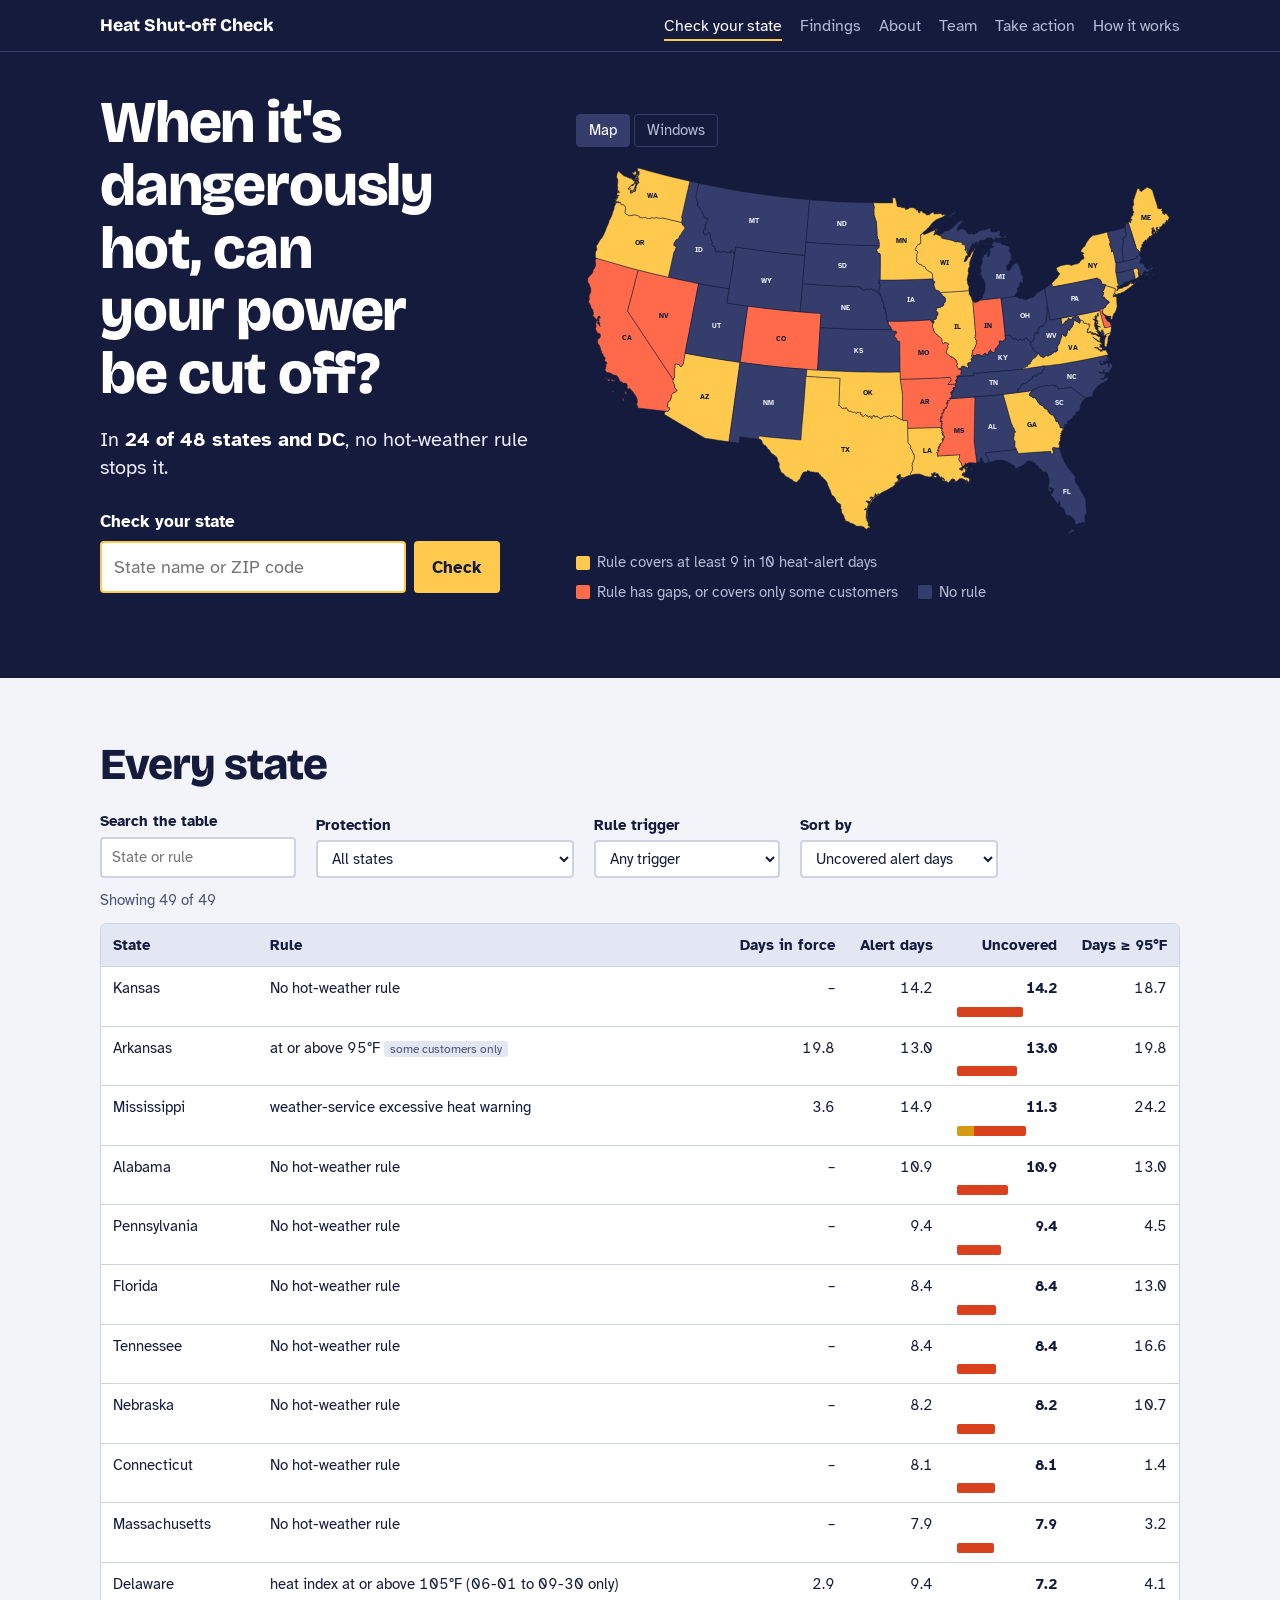
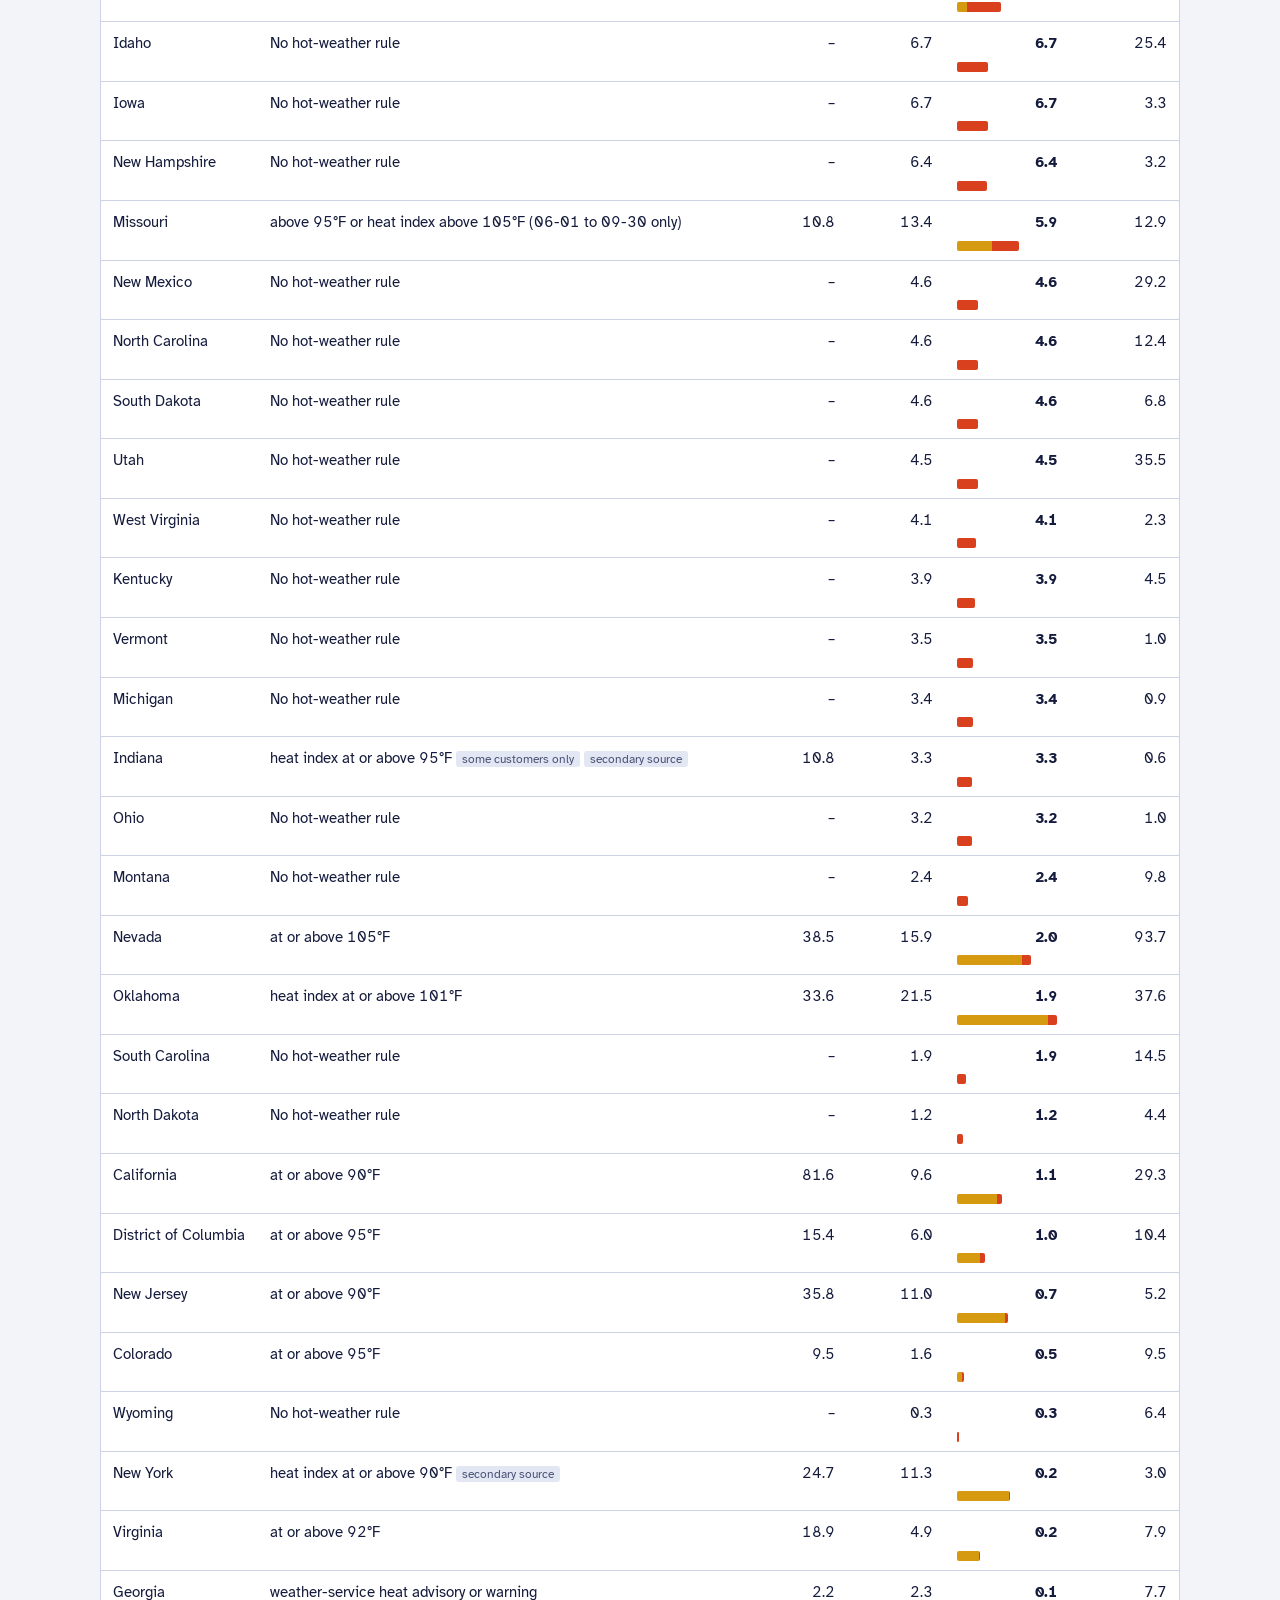
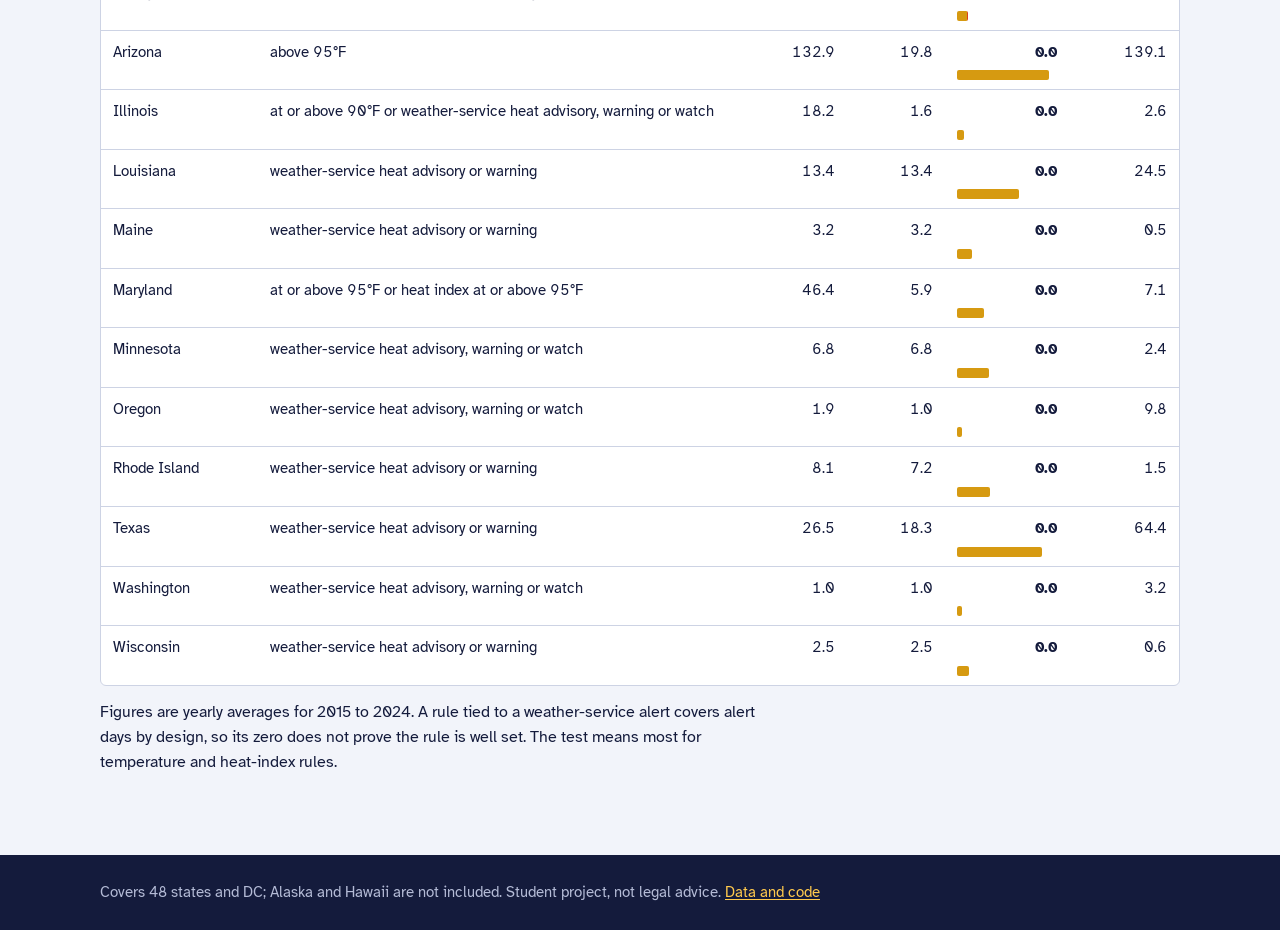
==== commit 5e0dba44: "1" ====
--- a/site/index.html
+++ b/site/index.html
@@ -7,319 +7,105 @@
 <meta name="google-site-verification" content="8jBbVbUQbBhJqE0kMLwIPE77QKK4b8HMX7MZ5i26LG4">
 <meta name="description" content="Can your electricity be cut off for an unpaid bill in dangerous heat? Check your state's rule and how many heat-alert days it covers, across 48 states and DC.">
 <meta property="og:title" content="Heat Shut-off Check">
-<meta property="og:description" content="Can your power be cut off in dangerous heat? See your state's rule and how many heat-alert days it really covers.">
+<meta property="og:description" content="Can your electricity be cut off for an unpaid bill in dangerous heat? Check your state's rule and how many heat-alert days it covers, across 48 states and DC.">
 <meta property="og:type" content="website">
 <link rel="icon" href="data:image/svg+xml,%3Csvg xmlns='http://www.w3.org/2000/svg' viewBox='0 0 32 32'%3E%3Crect width='32' height='32' rx='6' fill='%23141B3C'/%3E%3Crect x='7' y='7' width='8' height='8' fill='%23FFC94D'/%3E%3Crect x='17' y='7' width='8' height='8' fill='%23343D6B'/%3E%3Crect x='7' y='17' width='8' height='8' fill='%23343D6B'/%3E%3Crect x='17' y='17' width='8' height='8' fill='%23FF6B4A'/%3E%3C/svg%3E">
 <link rel="preconnect" href="https://fonts.googleapis.com">
 <link rel="preconnect" href="https://fonts.gstatic.com" crossorigin>
 <link href="https://fonts.googleapis.com/css2?family=Atkinson+Hyperlegible:ital,wght@0,400;0,700;1,400&family=Bricolage+Grotesque:opsz,wght@12..96,500;12..96,800&display=swap" rel="stylesheet">
-<style>
-  :root {
-    --night:#141B3C; --night-2:#1E2750; --unlit:#343D6B; --lit:#FFC94D; --gap:#FF6B4A;
-    --paper:#F2F4FA; --ink:#141B3C; --ink-2:#4A5275; --line:#CDD3E4; --link:#2337A6; --card:#FFFFFF; --on-night:#E9ECF7; --on-night-2:#B4BBD6;
-    --display:"Bricolage Grotesque",system-ui,sans-serif; --body:"Atkinson Hyperlegible",system-ui,-apple-system,"Segoe UI",sans-serif;
-  }
-  :root[data-theme="dark"] { color-scheme:dark; }
-  * { box-sizing:border-box; }
-  html { scroll-behavior:smooth; }
-  body { margin:0; background:var(--paper); color:var(--ink); font:1.0625rem/1.6 var(--body); }
-  .wrap { max-width:1120px; margin:0 auto; padding:0 20px; }
-  h1, h2, h3 { font-family:var(--display); font-weight:800; line-height:1.06; letter-spacing:-.02em; margin:0; }
-  h2 { font-size:clamp(1.8rem,4.5vw,2.75rem); max-width:22ch; }
-  h3 { font-size:1.3rem; line-height:1.2; letter-spacing:-.01em; }
-  p, li { max-width:68ch; }
-  a { color:var(--link); text-underline-offset:2px; }
-  :focus-visible { outline:3px solid var(--gap); outline-offset:2px; }
-  section { padding:72px 0; }
-  .skip { position:absolute; left:-999px; }
-  .skip:focus { left:12px; top:12px; background:#fff; padding:8px 12px; z-index:9; }
-
-  /* hero: the country as one apartment block at night */
-  .hero { background:var(--night); color:var(--on-night); padding:40px 0 56px; }
-  .hero-grid { display:grid; grid-template-columns:minmax(0,5fr) minmax(0,7fr); gap:48px; align-items:center; }
-  h1 { font-size:clamp(2.6rem,6.4vw,4.6rem); font-weight:800; color:#fff; }
-  .answer { font-size:1.3rem; line-height:1.4; margin:22px 0 0; color:var(--on-night); }
-  .answer b { color:#fff; }
-  .picker { margin-top:30px; }
-  .picker label { display:block; font-weight:700; margin-bottom:6px; color:#fff; }
-  select { font:inherit; padding:10px 12px; border-radius:4px; border:2px solid var(--line); background:var(--card); color:var(--ink); max-width:100%; }
-  .picker select { width:100%; max-width:340px; font-size:1.1rem; border-color:var(--lit); }
-
-  .block { display:grid; grid-template-columns:repeat(12,minmax(0,1fr)); gap:5px; }
-  .win { aspect-ratio:1; border:0; padding:0; border-radius:3px 3px 1px 1px; cursor:pointer; font:700 .78rem/1.05 var(--body); display:flex; flex-direction:column; align-items:center; justify-content:center; position:relative; transition:background-color .5s, color .5s, transform .12s; }
-  .win small { font-weight:400; font-size:.68rem; }
-  .win:hover { transform:scale(1.1); z-index:1; }
-  .win[aria-pressed="true"] { outline:3px solid #fff; outline-offset:1px; z-index:2; }
-  .win.lit { background:var(--lit); color:var(--night); box-shadow:0 0 16px rgba(255,201,77,.4); }
-  .win.gap { background:var(--gap); color:var(--night); box-shadow:0 0 12px rgba(255,107,74,.3); }
-  .win.dark { background:var(--unlit); color:var(--on-night); }
-  .pre .win:not(.off) { background:var(--lit); color:var(--night); box-shadow:0 0 16px rgba(255,201,77,.4); }
-  .key { display:flex; flex-wrap:wrap; gap:6px 20px; margin:16px 0 0; padding:0; list-style:none; font-size:.92rem; color:var(--on-night-2); }
-  .key li { display:flex; align-items:center; gap:7px; }
-  .key i { width:14px; height:14px; border-radius:2px; flex:none; }
-  .hint { font-size:.92rem; color:var(--on-night-2); margin:8px 0 0; }
-
-  /* your state */
-  #detail { background:var(--night-2); color:var(--on-night); border-radius:6px; padding:22px 24px; margin-top:36px; border-left:6px solid var(--unlit); scroll-margin-top:16px; }
-  #detail.lit { border-left-color:var(--lit); } #detail.gap { border-left-color:var(--gap); }
-  #detail h3 { color:#fff; font-size:1.7rem; }
-  #detail a { color:var(--lit); }
-  #detail p { margin:10px 0 0; }
-  #detail .big { font-size:1.15rem; }
-  blockquote { margin:12px 0 0; padding:2px 0 2px 14px; border-left:2px solid var(--unlit); color:var(--on-night-2); max-width:68ch; }
-  .fine { font-size:.9rem; color:var(--on-night-2); }
-
-  /* facts */
-  .facts { display:grid; grid-template-columns:repeat(3,minmax(0,1fr)); gap:36px; margin-top:36px; }
-  .fact b { display:block; font:800 clamp(2rem,4.4vw,3rem)/1.05 var(--display); letter-spacing:-.02em; margin-bottom:6px; }
-  .cases { display:grid; grid-template-columns:repeat(2,minmax(0,1fr)); gap:36px; margin-top:44px; padding-top:32px; border-top:1px solid var(--line); }
-  .cases p { margin:8px 0 0; }
-
-  /* fixes */
-  .tint { background:#E3E7F4; }
-  .fix { display:grid; grid-template-columns:minmax(0,1fr) minmax(0,2fr); gap:8px 40px; padding:26px 0; border-top:1px solid #B8C0D8; }
-  .fix:first-of-type { margin-top:30px; }
-  .fix p { margin:0; }
-  .before { margin-top:12px; font-size:.98rem; }
-
-  /* table */
-  .controls { display:flex; flex-wrap:wrap; gap:12px 24px; margin:24px 0 14px; }
-  .scroll { overflow-x:auto; background:var(--card); border:1px solid var(--line); border-radius:6px; }
-  table { border-collapse:collapse; width:100%; min-width:760px; font-size:.96rem; font-variant-numeric:tabular-nums; }
-  th, td { padding:9px 12px; text-align:right; border-bottom:1px solid var(--line); vertical-align:top; }
-  th:nth-child(-n+2), td:nth-child(-n+2) { text-align:left; }
-  th { background:#E3E7F4; }
-  tbody tr { cursor:pointer; } tbody tr:hover td { background:#F2F4FA; }
-  tr.sel td { background:#FFF3D1; }
-  tr:last-child td { border-bottom:0; }
-  .bar { display:flex; height:10px; border-radius:2px; overflow:hidden; min-width:2px; margin-top:6px; }
-  .bar .s { background:#D69A11; } .bar .o { background:#D9411E; }
-  .tag { font-size:.78rem; padding:0 6px; border-radius:3px; background:#E3E7F4; color:var(--ink-2); white-space:nowrap; }
-
-  /* act */
-  .act { background:var(--night); color:var(--on-night); }
-  .act h2 { color:#fff; }
-  .act a { color:var(--lit); }
-  .act ul { padding-left:20px; margin:20px 0 0; } .act li { margin-top:10px; }
-
-  details { border-top:1px solid var(--line); padding:14px 0; }
-  details:last-of-type { border-bottom:1px solid var(--line); }
-  summary { font:800 1.2rem var(--display); cursor:pointer; }
-  details ul { padding-left:20px; }
-  footer { background:var(--night); color:var(--on-night-2); padding:28px 0; font-size:.92rem; }
-  footer a { color:var(--lit); }
-
-  @media (max-width:860px) {
-    .hero-grid, .facts, .cases, .fix { grid-template-columns:minmax(0,1fr); }
-    .hero-grid { gap:30px; }
-    .block { gap:3px; }
-    .win { font-size:.62rem; } .win small { display:none; }
-    section { padding:52px 0; }
-    .facts { gap:24px; }
-  }
-  @media (prefers-reduced-motion:reduce) {
-    html { scroll-behavior:auto; }
-    .win { transition:none; }
-  }
-</style>
+<link rel="stylesheet" href="style.css">
 </head>
 <body>
-<a class="skip" href="#table">Skip to the full table</a>
+<a class="skip" href="#main">Skip to content</a>
+<div class="bar-top"><div class="wrap">
+  <a class="brand" href="index.html">Heat Shut-off Check</a>
+  <nav aria-label="Main"><ul>
+    <li><a href="index.html" aria-current="page">Check your state</a></li>
+    <li><a href="findings.html">Findings</a></li>
+    <li><a href="about.html">About</a></li>
+    <li><a href="team.html">Team</a></li>
+    <li><a href="act.html">Take action</a></li>
+    <li><a href="method.html">How it works</a></li>
+  </ul></nav>
+</div></div>
 
-<header class="hero">
+<header class="hero" id="main">
   <div class="wrap">
     <div class="hero-grid">
       <div>
         <h1>When it's dangerously hot, can your power be cut off?</h1>
         <p class="answer">In <b><span id="n-none">24</span> of 48 states and DC</b>, no hot-weather rule stops it.</p>
-        <div class="picker">
-          <label for="pick">Check your state</label>
-          <select id="pick"><option value="">Choose a state</option></select>
-        </div>
+        <form class="find" id="find">
+          <label for="q">Check your state</label>
+          <div class="find-row">
+            <input type="search" id="q" list="states" placeholder="State name or ZIP code" autocomplete="off">
+            <datalist id="states"></datalist>
+            <button class="go" type="submit">Check</button>
+          </div>
+          <p id="msg" role="status"></p>
+        </form>
       </div>
       <div>
-        <div class="block pre" id="grid" role="group" aria-label="Map of states. Choose a state to see its rule."></div>
+        <div class="views" role="group" aria-label="Choose a view">
+          <button type="button" data-view="map" aria-pressed="true">Map</button>
+          <button type="button" data-view="win" aria-pressed="false">Windows</button>
+        </div>
+        <div id="stage" class="pre">
+          <div id="mapView"></div>
+          <div id="winView" class="block" role="group" aria-label="Grid of states. Choose a state to see its rule." hidden></div>
+        </div>
         <ul class="key">
           <li><i style="background:var(--lit)"></i>Rule covers at least 9 in 10 heat-alert days</li>
           <li><i style="background:var(--gap)"></i>Rule has gaps, or covers only some customers</li>
           <li><i style="background:var(--unlit)"></i>No rule</li>
         </ul>
-        <p class="hint">The number on each square is uncovered heat-alert days a year for an ordinary household, 2015 to 2024.</p>
       </div>
     </div>
     <div id="detail" aria-live="polite" tabindex="-1" hidden></div>
   </div>
 </header>
+<div id="tip" hidden></div>
 
 <main>
-  <section>
-    <div class="wrap">
-      <h2>Without a rule, shut-offs continue through summer</h2>
-      <p>A household that can't pay can lose electricity, and with it the air conditioning or fan. Some states bar this in extreme heat. Most coverage stops at counting those states. This site asks a harder question: on the days the National Weather Service called the heat dangerous, was the rule actually in force?</p>
-      <div class="facts">
-        <div class="fact"><b>13.4 million</b>electric disconnections in the US in 2024. One home can be counted more than once.</div>
-        <div class="fact"><b>1,412,514</b>of those fell in June to August in the 24 states that have no hot-weather rule today.</div>
-        <div class="fact"><b>3,499</b>June to August shut-offs in Arizona, which has a summer rule, against 29,023 in December alone.</div>
-      </div>
-      <p class="before">National shut-offs do not peak in summer: July 2024 was the lowest month, with 967,012. Nobody counts how many people are harmed by heat-wave shut-offs. People have died, though. Source for all counts: <a href="https://www.eia.gov/analysis/requests/residential/utility/" rel="noopener">EIA 2024 Residential Utility Disconnections Report</a>.</p>
-      <div class="cases">
-        <div><h3>A $51 balance on a 107°F day</h3><p>In September 2018 an Arizona utility cut power to a 72-year-old woman. The medical examiner found environmental heat exposure combined with heart disease. <a href="https://apnews.com/article/arizona-heat-death-legacy-3fce53af423293d9fb15d7889dee9e13" rel="noopener">Associated Press</a></p></div>
-        <div><h3>A rule on paper, dropped three days earlier</h3><p>In May 2024 the same utility disconnected an 82-year-old customer on a 99°F day, three days after dropping its temperature policy. She was found dead six days later. The utility agreed to a $7 million settlement in 2026. <a href="https://courthousenews.com/settlement-bars-arizona-utility-from-extreme-heat-disconnections/" rel="noopener">Courthouse News</a></p></div>
-      </div>
-    </div>
-  </section>
-
-  <section class="tint">
-    <div class="wrap">
-      <h2>Three different problems need three different fixes</h2>
-      <div class="fix"><h3>Adopt a rule</h3><p><span id="fix-none"></span></p></div>
-      <div class="fix"><h3>Change the trigger</h3><p>Some rules start too late. Mississippi and Delaware each leave 76% of alert days uncovered, and Missouri leaves 44%. Rules tied to weather-service advisories avoid this gap.</p></div>
-      <div class="fix"><h3>Widen who is covered</h3><p><span id="fix-subset"></span></p></div>
-      <p class="before"><b>Changing a rule works, and the gain can be measured.</b> On the same ten years of weather, California's July 2026 move from 100°F to 90°F cuts uncovered alert days from 4.0 to 1.1 a year. Illinois's move from 95°F to 90°F plus alerts cuts them from 0.9 to 0.0.</p>
-    </div>
-  </section>
-
   <section id="table">
     <div class="wrap">
       <h2>Every state</h2>
       <div class="controls">
+        <label>Search the table <input type="text" id="tfind" placeholder="State or rule"></label>
+        <label>Protection <select id="show">
+          <option value="all">All states</option>
+          <option value="lit">Covers at least 9 in 10 alert days</option>
+          <option value="gap">Covers everyone, with gaps</option>
+          <option value="subset">Some customers only</option>
+          <option value="none">No rule</option>
+        </select></label>
+        <label>Rule trigger <select id="trig">
+          <option value="all">Any trigger</option>
+          <option value="temp">Temperature</option>
+          <option value="index">Heat index</option>
+          <option value="alert">Weather-service alert</option>
+        </select></label>
         <label>Sort by <select id="sort">
-          <option value="alert_open">uncovered alert days</option>
-          <option value="alert">alert days</option>
-          <option value="on">days the rule is in force</option>
-          <option value="hot95">days at or above 95°F</option>
-          <option value="state">name</option>
-        </select></label>
-        <label>Show <select id="show">
-          <option value="all">all states</option>
-          <option value="rule">states with a rule</option>
-          <option value="none">states with no rule</option>
+          <option value="alert_open">Uncovered alert days</option>
+          <option value="alert">Alert days</option>
+          <option value="on">Days the rule is in force</option>
+          <option value="hot95">Days at or above 95°F</option>
+          <option value="state">Name</option>
         </select></label>
       </div>
+      <p id="count" role="status"></p>
       <div class="scroll"><table>
         <thead><tr><th>State</th><th>Rule</th><th>Days in force</th><th>Alert days</th><th>Uncovered</th><th>Days ≥ 95°F</th></tr></thead>
         <tbody id="rows"></tbody>
       </table></div>
-      <p class="before">A rule tied to a weather-service alert covers alert days by design, so its zero does not prove the rule is well set. The test means most for temperature and heat-index rules.</p>
-    </div>
-  </section>
-
-  <section class="act">
-    <div class="wrap">
-      <h2>Ask the people who set these rules</h2>
-      <p>These rules are set by state legislatures and utility commissions, so that's where a request counts.</p>
-      <ul>
-        <li><a href="https://openstates.org/find_your_legislator/" rel="noopener">Find your state legislators</a> and tell them what your state's rule does, or that it has none.</li>
-        <li>Look up when your state utility commission takes public comments on shut-off rules.</li>
-        <li>If you are facing a shut-off, call your utility and ask about payment plans and assistance. This site is not legal advice, and rules change.</li>
-      </ul>
-    </div>
-  </section>
-
-  <section>
-    <div class="wrap">
-      <h2>How this was done</h2>
-      <details open><summary>Method</summary><ul>
-        <li><b>Rules.</b> Each state's hot-weather rule was coded by hand: the trigger (a temperature, a heat index, or a weather-service alert), how far ahead the forecast looks, the season, and who is covered. The source and quoted text appear with each state. Where only a secondary source was read, the state is marked.</li>
-        <li><b>Weather.</b> Daily maximum temperature and heat index from the nearest long-running airport station to the population centre of each state's five most populous counties, 2015 to 2024, weighted by county population.</li>
-        <li><b>Dangerous days.</b> Days when the National Weather Service had a heat advisory or (excessive) heat warning out for that county's forecast zone. This uses the weather service's own local definition, which differs by region.</li>
-        <li><b>Covered.</b> A dangerous day is covered if the state's rule, as written today, would have barred a shut-off on it.</li>
-      </ul></details>
-      <details open><summary>Limits</summary><ul>
-        <li><b>This is a student project.</b> It is not legal advice and has not been reviewed by a lawyer or a utility regulator.</li>
-        <li><b>Observed weather stands in for forecasts.</b> Rules act on forecasts, which can miss in either direction.</li>
-        <li><b>Today's rules, past weather.</b> Several rules changed between 2023 and 2026. The shut-off counts above are from 2024, so some states' rules were not yet in place.</li>
-        <li><b>Legal protection is not the same as what happened.</b> The state results do not count actual disconnections.</li>
-        <li><b>Many rules reach only regulated utilities.</b> Customers of cooperatives and city-owned utilities are often outside them.</li>
-        <li><b>Five counties per state,</b> measured at airports. Rural areas and neighbourhood heat are under-represented.</li>
-        <li><b>The list of states with no rule is the weakest input.</b> A state is shown with no rule only where two independent compilations agree. The federal table alone wrongly lists Maine, Minnesota, New York and Oregon as having none.</li>
-        <li><b>Texas is undercounted.</b> Its rule triggers on an advisory anywhere in a utility's territory; this checks only the customer's own zone.</li>
-        <li><b>Arizona is scored on its temperature option.</b> A utility may instead adopt a June 1 to October 15 pause.</li>
-      </ul></details>
-      <details><summary>Sources</summary>
-        <p>State statutes, regulations and commission orders (linked per state). National Weather Service alert history and airport observations via the Iowa Environmental Mesonet. Forecast zones from api.weather.gov. County populations from the 2020 Census. The no-rule list is where the LIHEAP Clearinghouse (US Department of Health and Human Services) and ElectricRates.org's 2026 state table agree. Shut-off counts from the US Energy Information Administration.</p>
-      </details>
+      <p class="note">Figures are yearly averages for 2015 to 2024. A rule tied to a weather-service alert covers alert days by design, so its zero does not prove the rule is well set. The test means most for temperature and heat-index rules.</p>
     </div>
   </section>
 </main>
-
-<footer><div class="wrap">Covers 48 states and DC; Alaska and Hawaii are not included. <a href="https://github.com/TommyWang469/un-final-idea" rel="noopener">Data and code</a></div></footer>
-
+<footer><div class="wrap">Covers 48 states and DC; Alaska and Hawaii are not included. Student project, not legal advice. <a href="https://github.com/TommyWang469/un-final-idea" rel="noopener">Data and code</a></div></footer>
 <script src="data.js"></script>
-<script>
-const $ = id => document.getElementById(id);
-const esc = t => String(t).replace(/[&<>"]/g, c => ({"&":"&amp;","<":"&lt;",">":"&gt;",'"':"&quot;"}[c]));
-const list = a => a.length < 2 ? a.join("") : a.slice(0, -1).join(", ") + " and " + a[a.length - 1];
-// for an ordinary household: a rule that covers only some customers leaves every alert day uncovered
-const open = s => s.covers === "all" ? s.alert_open : s.alert;
-const kind = s => s.covers === "none" ? "dark" : s.covers === "all" && open(s) <= 0.1 * s.alert ? "lit" : "gap";
-const GRID = {ME:[0,11],VT:[1,10],NH:[1,11],WA:[2,1],ID:[2,2],MT:[2,3],ND:[2,4],MN:[2,5],IL:[2,6],WI:[2,7],MI:[2,8],NY:[2,9],MA:[2,10],RI:[2,11],
-  OR:[3,1],NV:[3,2],WY:[3,3],SD:[3,4],IA:[3,5],IN:[3,6],OH:[3,7],PA:[3,8],NJ:[3,9],CT:[3,10],
-  CA:[4,1],UT:[4,2],CO:[4,3],NE:[4,4],MO:[4,5],KY:[4,6],WV:[4,7],VA:[4,8],MD:[4,9],DE:[4,10],
-  AZ:[5,2],NM:[5,3],KS:[5,4],AR:[5,5],TN:[5,6],NC:[5,7],SC:[5,8],DC:[5,9],
-  OK:[6,4],LA:[6,5],MS:[6,6],AL:[6,7],GA:[6,8],TX:[7,4],FL:[7,9]};
-
-const none = STATES.filter(s => s.covers === "none");
-const subset = STATES.filter(s => s.covers === "subset");
-const worst = [...none].sort((a, b) => b.alert - a.alert).slice(0, 3);
-$("n-none").textContent = none.length;
-$("fix-none").textContent = `${none.length} states have no rule. The most heat-alert days among them fall in ${list(worst.map(s => `${s.state} (${s.alert.toFixed(1)} a year)`))}.`;
-$("fix-subset").textContent = `${list(subset.map(s => s.state))} protect only some customers, such as older or disabled residents or those on energy assistance. Everyone else is uncovered on every alert day.`;
-
-$("grid").innerHTML = STATES.map(s => {
-  const [r, c] = GRID[s.abbr];
-  return `<button class="win ${kind(s)}" style="grid-row:${r + 1};grid-column:${c + 1}" data-s="${s.abbr}" aria-pressed="false" aria-label="${esc(s.state)}: ${esc(s.rule)}, ${open(s).toFixed(1)} uncovered alert days a year">${s.abbr}<small>${open(s).toFixed(0)}</small></button>`;
-}).join("");
-$("pick").innerHTML += [...STATES].sort((a, b) => a.state.localeCompare(b.state)).map(s => `<option value="${s.abbr}">${esc(s.state)}</option>`).join("");
-
-// the one load moment: every window lit, then the no-rule states go dark
-const block = $("grid");
-if (matchMedia("(prefers-reduced-motion:reduce)").matches) block.classList.remove("pre");
-else {
-  const changing = [...block.children].filter(w => !w.classList.contains("lit")).sort(() => Math.random() - .5);
-  changing.forEach((w, i) => setTimeout(() => w.classList.add("off"), 700 + i * 85));
-  setTimeout(() => block.classList.remove("pre"), 700 + changing.length * 85 + 600);
-}
-
-let selected = null;
-function detail(abbr, scroll) {
-  selected = abbr;
-  const s = STATES.find(x => x.abbr === abbr), d = $("detail");
-  d.className = kind(s);
-  d.hidden = false;
-  const who = s.covers === "subset" ? `<p><b>Covers only some customers.</b> ${esc(s.note)}. Everyone else is unprotected on all ${s.alert.toFixed(1)} alert days.</p>`
-            : s.note ? `<p class="fine">${esc(s.note)}.</p>` : "";
-  const src = {primary: "Read from the state's own legal text.", secondary: "Read from a secondary source, not the legal text itself.", "own code": "No rule: checked against the state's own code.", "own code (one section)": "No rule: one section of the state's termination rules was checked.", "regulator page": "No rule: checked against the state regulator's own list of protections.", "news report": "No rule: per a news report."}[s.verified] || "Two independent compilations list no hot-weather rule; not confirmed from the state's own code.";
-  d.innerHTML = `<h3>${esc(s.state)}</h3>
-    <p class="big"><b>${esc(s.rule[0].toUpperCase() + s.rule.slice(1))}</b></p>${who}
-    <p>${s.alert.toFixed(1)} heat-alert days a year, of which <b>${open(s).toFixed(1)}</b> are not covered for an ordinary household. ${s.covers === "none" ? "" : `The rule is in force ${s.on.toFixed(1)} days a year.`} ${s.hot95.toFixed(1)} days a year reach 95°F; ${s.hi105.toFixed(1)} reach a heat index of 105°F.</p>
-    ${!s.quote ? "" : s.covers === "none" ? `<p class="fine">What the check found: ${esc(s.quote)}</p>` : `<blockquote>${esc(s.quote)}</blockquote>`}
-    <p class="fine">${src} ${/^https?:/.test(s.source) ? `<a href="${esc(s.source)}" rel="noopener">Source</a>` : ""}</p>`;
-  document.querySelectorAll(".win").forEach(w => w.setAttribute("aria-pressed", w.dataset.s === abbr));
-  $("pick").value = abbr;
-  render();
-  if (scroll) d.scrollIntoView({block:"nearest"});
-}
-function render() {
-  const key = $("sort").value, show = $("show").value, top = Math.max(...STATES.map(x => x.alert));
-  const val = s => key === "alert_open" ? open(s) : s[key];
-  const shown = STATES.filter(s => show === "all" || (show === "none") === (s.covers === "none"))
-    .sort((a, b) => key === "state" ? a.state.localeCompare(b.state) : val(b) - val(a));
-  $("rows").innerHTML = shown.map(s => {
-    const o = open(s), w = 100 * s.alert / top;
-    return `<tr class="${s.abbr === selected ? "sel" : ""}" data-s="${s.abbr}" tabindex="0">
-      <td>${esc(s.state)}</td><td>${esc(s.rule)}${s.covers === "subset" ? ' <span class="tag">some customers only</span>' : ""}${s.verified === "secondary" ? ' <span class="tag">secondary source</span>' : ""}</td>
-      <td>${s.covers === "none" ? "–" : s.on.toFixed(1)}</td><td>${s.alert.toFixed(1)}</td>
-      <td><b>${o.toFixed(1)}</b><div class="bar" style="width:${w.toFixed(0)}px" title="${(s.alert - o).toFixed(1)} covered, ${o.toFixed(1)} uncovered"><div class="s" style="width:${s.alert ? 100 * (s.alert - o) / s.alert : 0}%"></div><div class="o" style="width:${s.alert ? 100 * o / s.alert : 0}%"></div></div></td>
-      <td>${s.hot95.toFixed(1)}</td></tr>`;
-  }).join("");
-}
-document.addEventListener("click", e => { const t = e.target.closest("[data-s]"); if (t) { detail(t.dataset.s, true); if (t.tagName === "TR") $("detail").focus(); } });
-document.addEventListener("keydown", e => { if (e.key === "Enter" && e.target.tagName === "TR") { detail(e.target.dataset.s, true); $("detail").focus(); } });
-$("pick").addEventListener("change", e => { if (e.target.value) detail(e.target.value, true); else $("detail").hidden = true; });
-$("sort").addEventListener("change", render);
-$("show").addEventListener("change", render);
-render();
-</script>
+<script src="map.js"></script>
+<script src="zip.js"></script>
+<script src="app.js"></script>
 </body>
 </html>
--- a/site/style.css
+++ b/site/style.css
@@ -0,0 +1,170 @@
+:root {
+  --night:#141B3C; --night-2:#1E2750; --unlit:#343D6B; --lit:#FFC94D; --gap:#FF6B4A;
+  --paper:#F2F4FA; --tint:#E3E7F4; --ink:#141B3C; --ink-2:#4A5275; --line:#CDD3E4; --link:#2337A6; --card:#FFFFFF; --on-night:#E9ECF7; --on-night-2:#B4BBD6;
+  --bar-ok:#D69A11; --bar-open:#D9411E;
+  --display:"Bricolage Grotesque",system-ui,sans-serif; --body:"Atkinson Hyperlegible",system-ui,-apple-system,"Segoe UI",sans-serif;
+  color-scheme:light;
+}
+* { box-sizing:border-box; }
+[hidden] { display:none !important; }
+html { scroll-behavior:smooth; }
+body { margin:0; background:var(--paper); color:var(--ink); font:1.0625rem/1.6 var(--body); }
+.wrap { max-width:1120px; margin:0 auto; padding:0 20px; }
+h1, h2, h3 { font-family:var(--display); font-weight:800; line-height:1.06; letter-spacing:-.02em; margin:0; text-wrap:balance; }
+h1 { font-size:clamp(2.3rem,5vw,3.7rem); color:#fff; }
+h2 { font-size:clamp(1.8rem,4.5vw,2.75rem); max-width:22ch; }
+h3 { font-size:1.3rem; line-height:1.2; letter-spacing:-.01em; }
+p, li { max-width:68ch; }
+a { color:var(--link); text-underline-offset:2px; }
+:focus-visible { outline:3px solid var(--gap); outline-offset:2px; }
+section { padding:64px 0; }
+.skip { position:absolute; left:-999px; }
+.skip:focus { left:12px; top:12px; background:#fff; padding:8px 12px; z-index:9; }
+.note { margin-top:14px; font-size:.98rem; }
+
+/* site bar */
+.bar-top { background:var(--night); border-bottom:1px solid var(--unlit); }
+.bar-top .wrap { display:flex; flex-wrap:wrap; align-items:center; justify-content:space-between; gap:6px 24px; padding-block:12px; }
+.brand { font:800 1.1rem var(--display); color:#fff; text-decoration:none; }
+nav ul { display:flex; flex-wrap:wrap; gap:4px 18px; margin:0; padding:0; list-style:none; }
+nav a { color:var(--on-night-2); text-decoration:none; padding:3px 0; border-bottom:2px solid transparent; font-size:.98rem; }
+nav a:hover, nav a[aria-current="page"] { color:#fff; border-bottom-color:var(--lit); }
+
+/* hero */
+.hero { background:var(--night); color:var(--on-night); padding:40px 0 52px; }
+.page-hero { background:var(--night); padding:44px 0; color:var(--on-night); }
+.page-hero p { margin:14px 0 0; font-size:1.15rem; }
+.hero-grid { display:grid; grid-template-columns:minmax(0,5fr) minmax(0,7fr); gap:44px; align-items:center; }
+.answer { font-size:1.25rem; line-height:1.4; margin:20px 0 0; }
+.answer b { color:#fff; }
+.find { margin-top:26px; }
+.find label { display:block; font-weight:700; margin-bottom:6px; color:#fff; }
+.find-row { display:flex; gap:8px; max-width:400px; }
+input[type=search], input[type=text], select { font:inherit; padding:10px 12px; border-radius:4px; border:2px solid var(--line); background:var(--card); color:var(--ink); max-width:100%; }
+.find input { flex:1; min-width:0; border-color:var(--lit); font-size:1.1rem; }
+button { font:inherit; cursor:pointer; }
+.go { padding:10px 18px; border:0; border-radius:4px; background:var(--lit); color:var(--night); font-weight:700; }
+.go:hover { background:#FFD976; }
+#msg { min-height:1.6em; margin:8px 0 0; font-size:.95rem; color:var(--on-night-2); }
+
+.views { display:flex; gap:4px; margin-bottom:12px; }
+.views button { padding:4px 12px; border:1px solid var(--unlit); border-radius:4px; background:transparent; color:var(--on-night-2); font-size:.92rem; }
+.views button[aria-pressed="true"] { background:var(--unlit); color:#fff; }
+
+/* map */
+#mapView svg { display:block; width:100%; height:auto; overflow:visible; }
+.st { cursor:pointer; transition:fill .5s, background-color .5s, color .5s, transform .12s; stroke:var(--night); stroke-width:.8; }
+path.st.lit, circle.st.lit { fill:var(--lit); }
+path.st.gap, circle.st.gap { fill:var(--gap); }
+path.st.dark, circle.st.dark { fill:var(--unlit); }
+path.st:hover, circle.st:hover { filter:brightness(1.18); }
+path.st[aria-pressed="true"], circle.st[aria-pressed="true"] { stroke:#fff; stroke-width:2.5; paint-order:stroke; }
+path.st:focus-visible, circle.st:focus-visible { outline:none; stroke:var(--gap); stroke-width:3; }
+.lab { font:700 12px var(--body); text-anchor:middle; dominant-baseline:central; pointer-events:none; fill:var(--on-night); transition:fill .5s; }
+.lab.onlight { fill:var(--night); }
+.pre path.st:not(.off), .pre circle.st:not(.off) { fill:var(--lit); }
+.pre .lab:not(.off) { fill:var(--night); }
+#tip { position:fixed; z-index:5; background:#fff; color:var(--ink); padding:4px 9px; border-radius:4px; font-size:.88rem; pointer-events:none; box-shadow:0 2px 8px rgba(20,27,60,.4); max-width:240px; }
+
+/* windows */
+.block { display:grid; grid-template-columns:repeat(12,minmax(0,1fr)); gap:5px; }
+.win { aspect-ratio:1; border:0; padding:0; border-radius:3px 3px 1px 1px; font:700 .78rem/1.05 var(--body); display:flex; flex-direction:column; align-items:center; justify-content:center; position:relative; }
+.win small { font-weight:400; font-size:.68rem; }
+.win:hover { transform:scale(1.1); z-index:1; }
+.win[aria-pressed="true"] { outline:3px solid #fff; outline-offset:1px; z-index:2; }
+.win.lit { background:var(--lit); color:var(--night); box-shadow:0 0 16px rgba(255,201,77,.4); }
+.win.gap { background:var(--gap); color:var(--night); box-shadow:0 0 12px rgba(255,107,74,.3); }
+.win.dark { background:var(--unlit); color:var(--on-night); }
+
+.key { display:flex; flex-wrap:wrap; gap:6px 20px; margin:14px 0 0; padding:0; list-style:none; font-size:.92rem; color:var(--on-night-2); }
+.key li { display:flex; align-items:center; gap:7px; }
+.key i { width:14px; height:14px; border-radius:2px; flex:none; }
+.hint { font-size:.92rem; color:var(--on-night-2); margin:8px 0 0; }
+
+/* your state */
+#detail { background:var(--night-2); color:var(--on-night); border-radius:6px; padding:22px 24px; margin-top:32px; border-left:6px solid var(--unlit); scroll-margin-top:16px; animation:rise .3s ease-out; }
+#detail.lit { border-left-color:var(--lit); } #detail.gap { border-left-color:var(--gap); }
+#detail h3 { color:#fff; font-size:1.7rem; }
+#detail a { color:var(--lit); }
+#detail p { margin:10px 0 0; }
+#detail .big { font-size:1.15rem; }
+@keyframes rise { from { opacity:0; transform:translateY(8px); } to { opacity:1; transform:none; } }
+.split { display:flex; height:14px; border-radius:2px; overflow:hidden; background:var(--unlit); max-width:520px; margin-top:12px; }
+.split i { display:block; }
+.split .s { background:var(--lit); } .split .o { background:var(--gap); }
+blockquote { margin:12px 0 0; padding:2px 0 2px 14px; border-left:2px solid var(--unlit); color:var(--on-night-2); max-width:68ch; }
+.fine { font-size:.9rem; color:var(--on-night-2); }
+
+/* facts and charts */
+.facts { display:grid; grid-template-columns:repeat(3,minmax(0,1fr)); gap:36px; margin-top:32px; }
+.fact b { display:block; font:800 clamp(2rem,4.4vw,3rem)/1.05 var(--display); letter-spacing:-.02em; margin-bottom:6px; }
+.cases { display:grid; grid-template-columns:repeat(2,minmax(0,1fr)); gap:36px; margin-top:40px; padding-top:30px; border-top:1px solid var(--line); }
+.cases p { margin:8px 0 0; }
+.tint { background:var(--tint); }
+.chart { margin-top:26px; }
+.row { display:grid; grid-template-columns:130px minmax(0,1fr) 44px; gap:10px; align-items:center; padding:3px 0; font-size:.95rem; font-variant-numeric:tabular-nums; }
+.row a { color:inherit; }
+.row .val { text-align:right; font-weight:700; }
+.track { display:flex; height:16px; }
+.track i { display:block; height:100%; transform-origin:left; }
+.track .s { background:var(--bar-ok); } .track .o { background:var(--bar-open); }
+.track .old { background:#9AA3C2; }
+.anim .track { width:0; transition:width .9s cubic-bezier(.2,.7,.2,1); }
+.anim.in .track { width:var(--w); }
+.ckey { display:flex; flex-wrap:wrap; gap:6px 20px; margin:12px 0 0; padding:0; list-style:none; font-size:.92rem; color:var(--ink-2); }
+.ckey li { display:flex; align-items:center; gap:7px; } .ckey i { width:14px; height:14px; flex:none; border-radius:2px; }
+.share { display:flex; height:46px; margin-top:24px; border-radius:3px; overflow:hidden; }
+.share div { display:flex; align-items:center; padding-left:10px; font-weight:700; white-space:nowrap; overflow:hidden; color:#fff; }
+.pair { display:grid; grid-template-columns:repeat(2,minmax(0,1fr)); gap:36px; margin-top:26px; }
+.pair .row { grid-template-columns:64px minmax(0,1fr) 44px; }
+.fix { display:grid; grid-template-columns:minmax(0,1fr) minmax(0,2fr); gap:8px 40px; padding:24px 0; border-top:1px solid #B8C0D8; }
+.fix:first-of-type { margin-top:28px; }
+.fix p { margin:0; }
+
+/* table */
+.controls { display:flex; flex-wrap:wrap; gap:12px 20px; margin:22px 0 10px; align-items:end; }
+.controls label { display:flex; flex-direction:column; gap:3px; font-size:.92rem; font-weight:700; }
+.controls select, .controls input { font-weight:400; padding:7px 10px; }
+#count { margin:0 0 10px; color:var(--ink-2); font-size:.95rem; }
+.link-btn { background:none; border:0; padding:0; color:var(--link); text-decoration:underline; }
+.scroll { overflow-x:auto; background:var(--card); border:1px solid var(--line); border-radius:6px; }
+table { border-collapse:collapse; width:100%; min-width:760px; font-size:.96rem; font-variant-numeric:tabular-nums; }
+th, td { padding:9px 12px; text-align:right; border-bottom:1px solid var(--line); vertical-align:top; }
+th:nth-child(-n+2), td:nth-child(-n+2) { text-align:left; }
+th { background:var(--tint); }
+tbody tr { cursor:pointer; } tbody tr:hover td { background:var(--paper); }
+tr.sel td { background:#FFF3D1; }
+tr:last-child td { border-bottom:0; }
+.bar { display:flex; height:10px; border-radius:2px; overflow:hidden; min-width:2px; margin-top:6px; }
+.bar .s { background:var(--bar-ok); } .bar .o { background:var(--bar-open); }
+.tag { font-size:.78rem; padding:0 6px; border-radius:3px; background:var(--tint); color:var(--ink-2); white-space:nowrap; }
+
+.team { display:grid; grid-template-columns:repeat(auto-fill,minmax(250px,1fr)); gap:32px; margin:0; padding:0; list-style:none; }
+.team li { display:flex; gap:16px; align-items:flex-start; }
+.face { width:72px; height:72px; flex:none; border-radius:4px; background:var(--lit); color:var(--night); display:grid; place-items:center; font:800 1.5rem var(--display); }
+.team h3 { margin-top:4px; }
+.team p { margin:4px 0 0; }
+.team .role { color:var(--ink-2); }
+ul.plain { padding-left:20px; margin:20px 0 0; } ul.plain li { margin-top:10px; }
+details { border-top:1px solid var(--line); padding:14px 0; }
+details:last-of-type { border-bottom:1px solid var(--line); }
+summary { font:800 1.2rem var(--display); cursor:pointer; }
+details ul { padding-left:20px; }
+footer { background:var(--night); color:var(--on-night-2); padding:26px 0; font-size:.92rem; }
+footer a { color:var(--lit); }
+
+@media (max-width:860px) {
+  .hero-grid, .facts, .cases, .fix, .pair { grid-template-columns:minmax(0,1fr); }
+  .hero-grid { gap:28px; }
+  .block { gap:3px; }
+  .win { font-size:.62rem; } .win small { display:none; }
+  .lab { font-size:15px; }
+  section { padding:48px 0; }
+  .facts { gap:24px; }
+  .row { grid-template-columns:96px minmax(0,1fr) 40px; }
+}
+@media (prefers-reduced-motion:reduce) {
+  html { scroll-behavior:auto; }
+  .st, .lab, .anim .track { transition:none; }
+  #detail { animation:none; }
+}
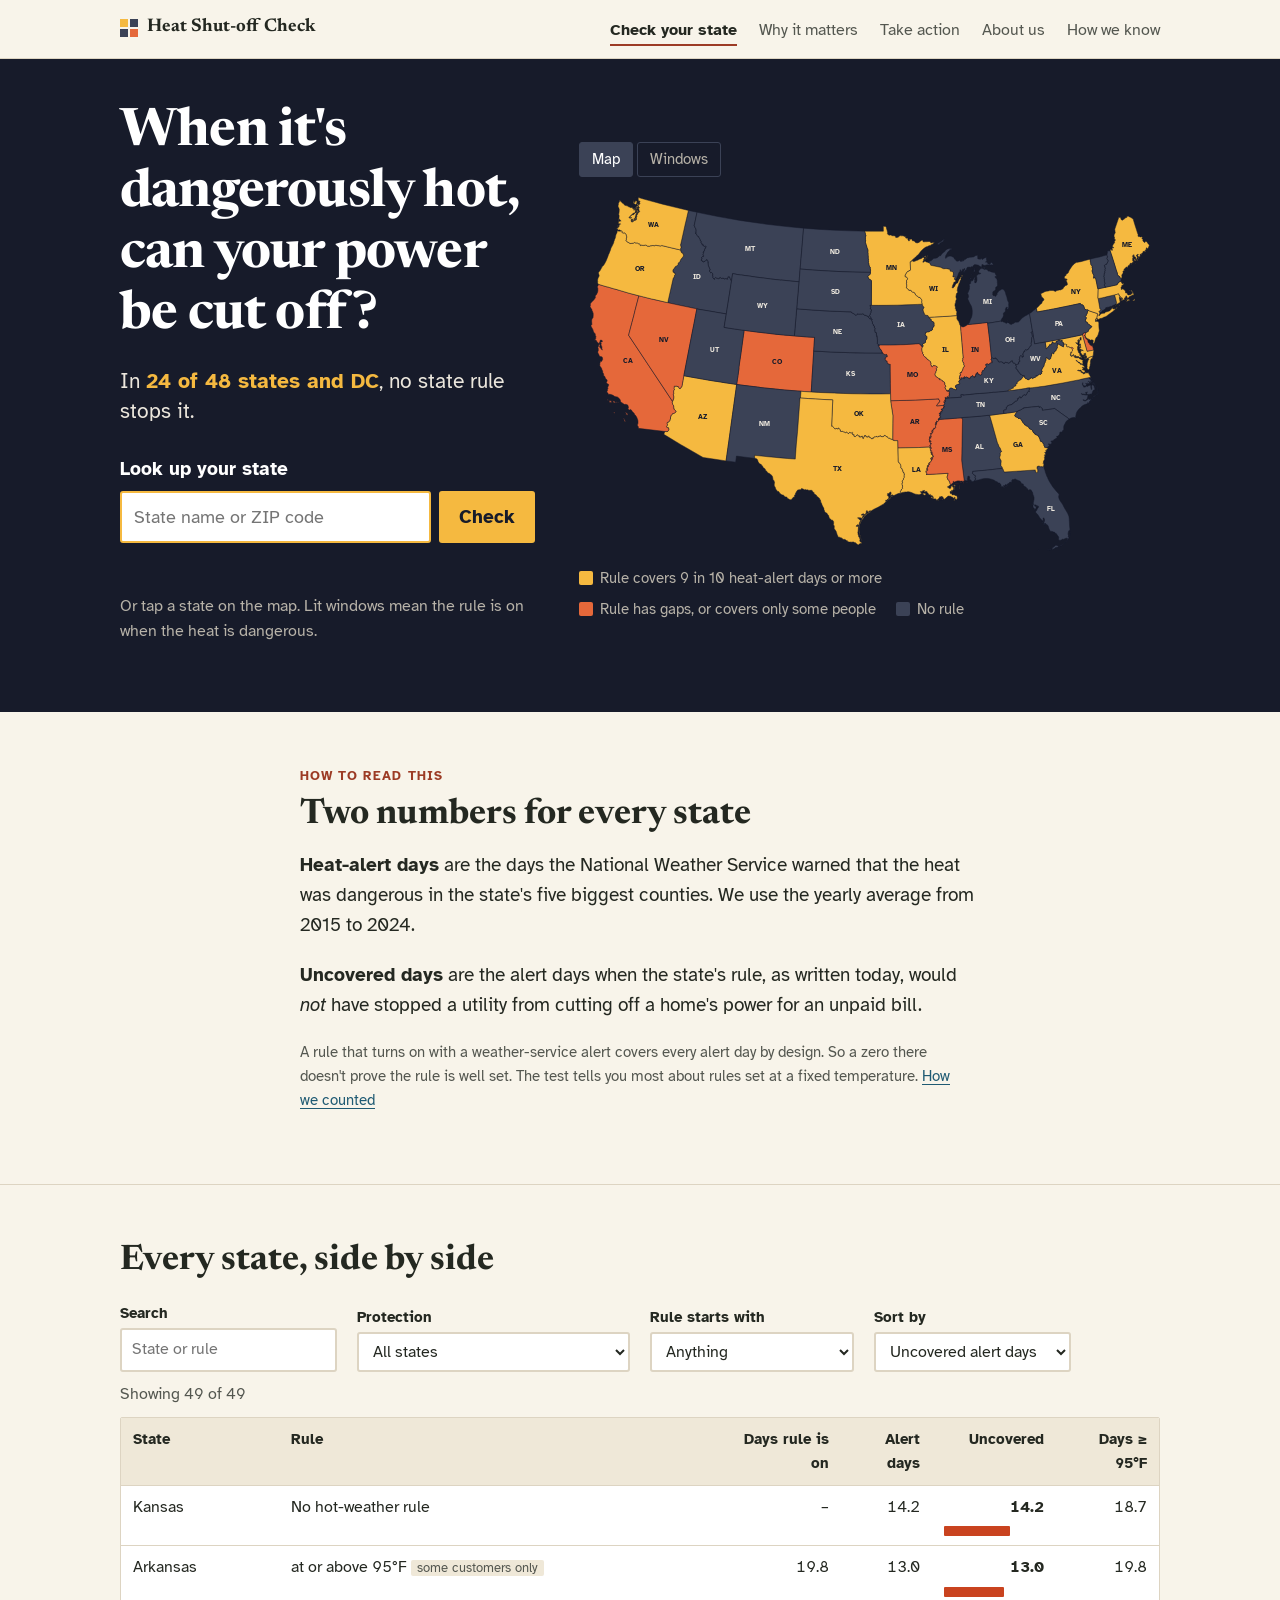
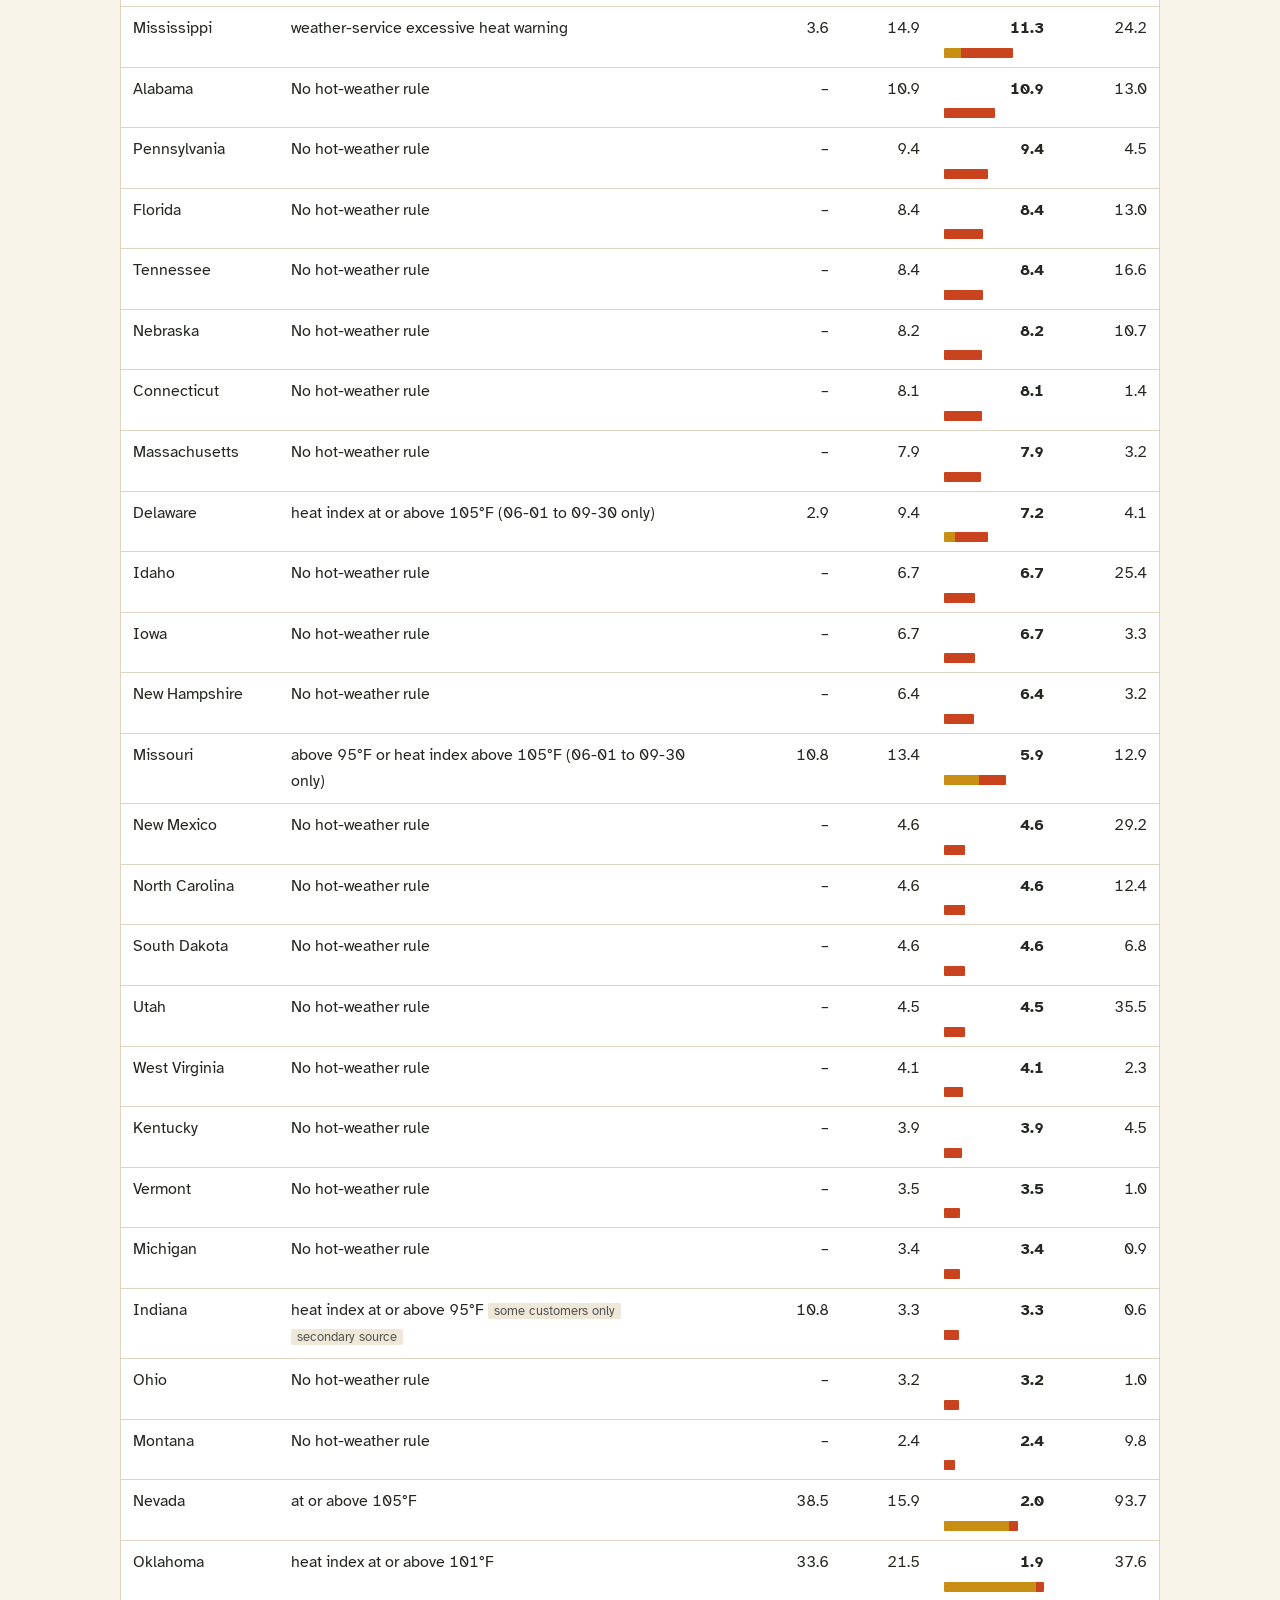
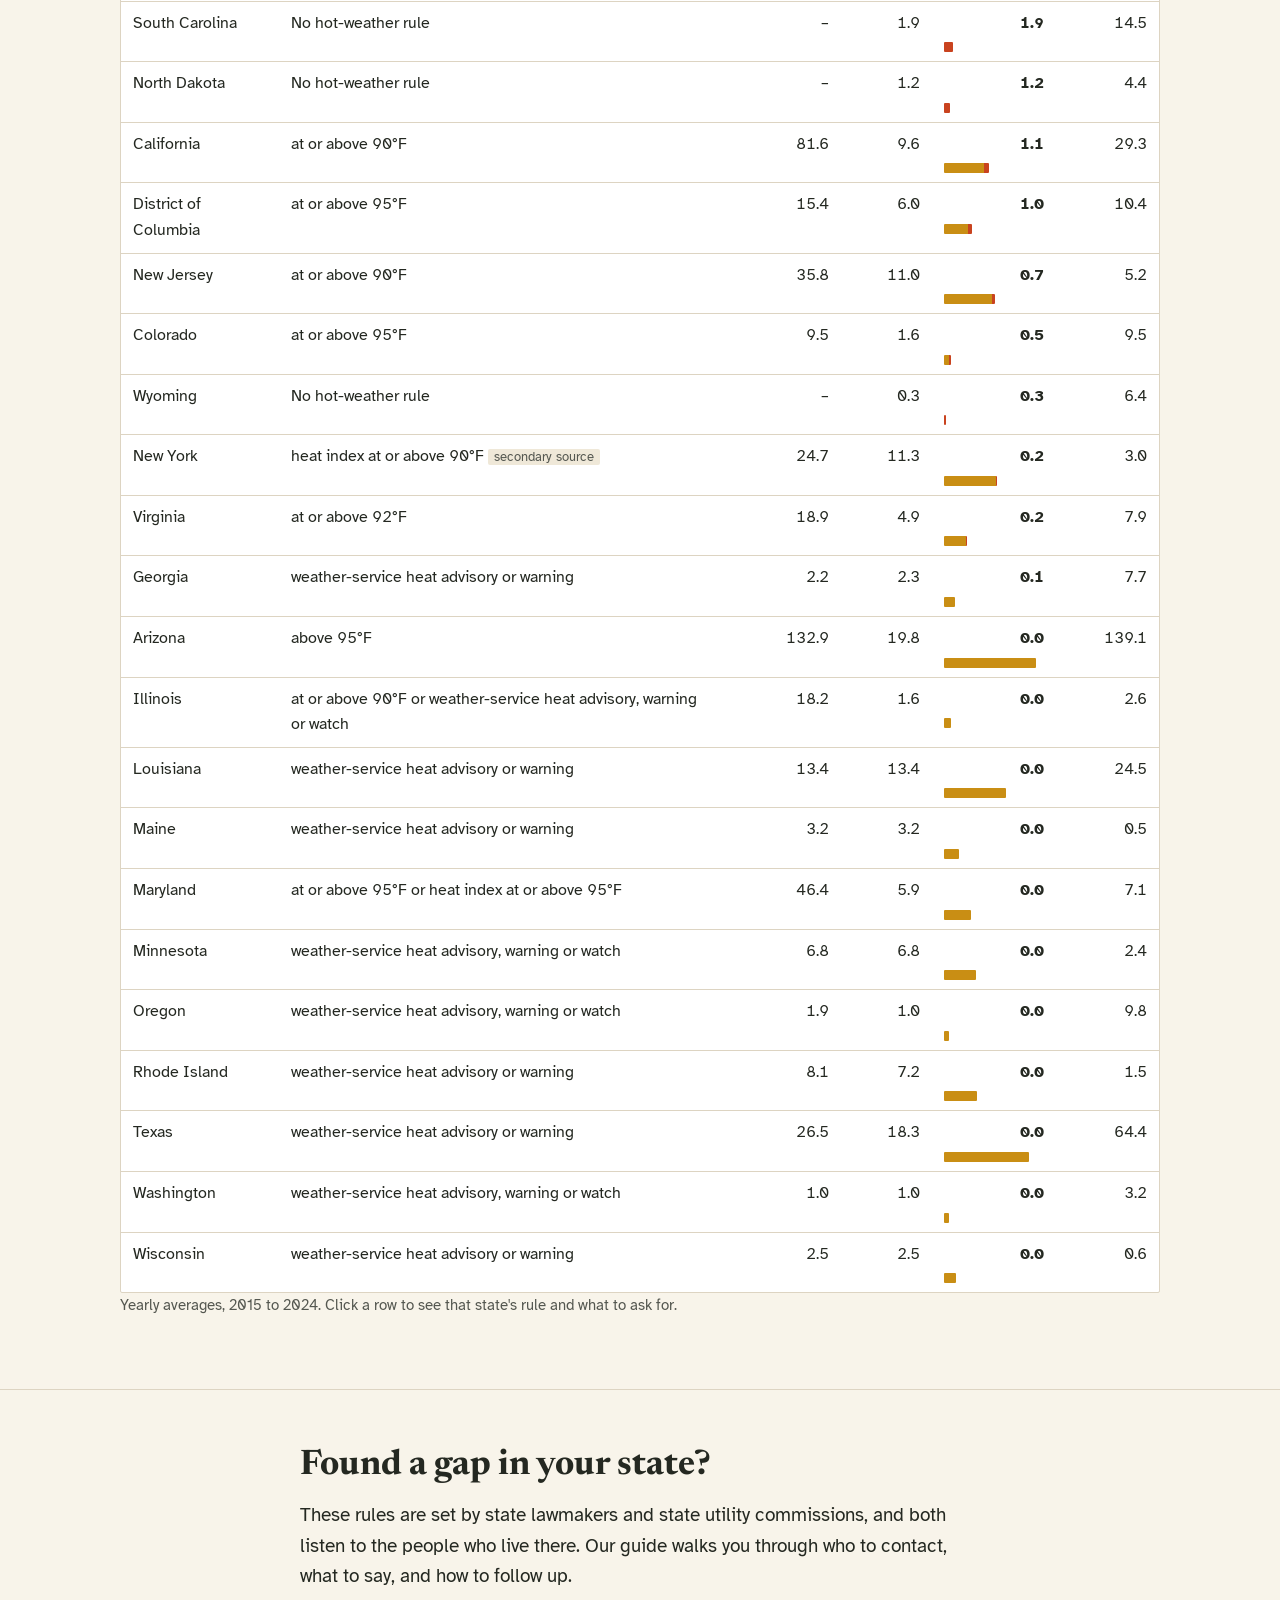
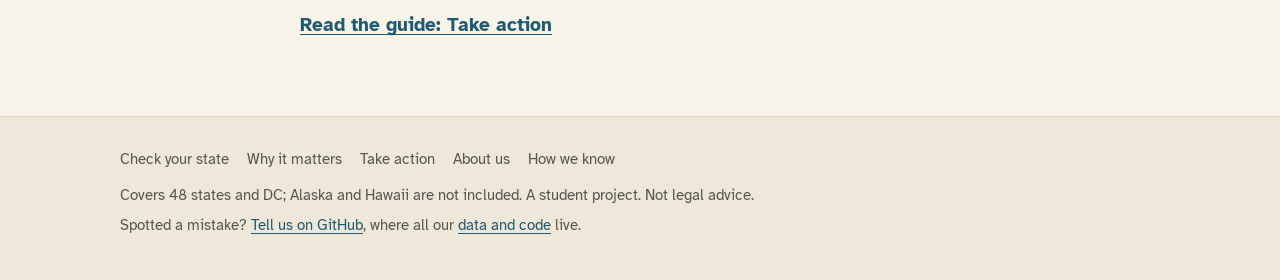
==== commit eb749655: "1" ====
--- a/site/index.html
+++ b/site/index.html
@@ -5,27 +5,26 @@
 <meta name="viewport" content="width=device-width, initial-scale=1">
 <title>Heat Shut-off Check</title>
 <meta name="google-site-verification" content="8jBbVbUQbBhJqE0kMLwIPE77QKK4b8HMX7MZ5i26LG4">
-<meta name="description" content="Can your electricity be cut off for an unpaid bill in dangerous heat? Check your state's rule and how many heat-alert days it covers, across 48 states and DC.">
+<meta name="description" content="Can your electricity be cut off for an unpaid bill in dangerous heat? Check your state's rule, how many heat-alert days it covers, and what to ask your lawmakers for.">
 <meta property="og:title" content="Heat Shut-off Check">
-<meta property="og:description" content="Can your electricity be cut off for an unpaid bill in dangerous heat? Check your state's rule and how many heat-alert days it covers, across 48 states and DC.">
+<meta property="og:description" content="Can your electricity be cut off for an unpaid bill in dangerous heat? Check your state's rule, how many heat-alert days it covers, and what to ask your lawmakers for.">
 <meta property="og:type" content="website">
-<link rel="icon" href="data:image/svg+xml,%3Csvg xmlns='http://www.w3.org/2000/svg' viewBox='0 0 32 32'%3E%3Crect width='32' height='32' rx='6' fill='%23141B3C'/%3E%3Crect x='7' y='7' width='8' height='8' fill='%23FFC94D'/%3E%3Crect x='17' y='7' width='8' height='8' fill='%23343D6B'/%3E%3Crect x='7' y='17' width='8' height='8' fill='%23343D6B'/%3E%3Crect x='17' y='17' width='8' height='8' fill='%23FF6B4A'/%3E%3C/svg%3E">
+<link rel="icon" href="data:image/svg+xml,%3Csvg xmlns='http://www.w3.org/2000/svg' viewBox='0 0 32 32'%3E%3Crect width='32' height='32' rx='4' fill='%23171B2A'/%3E%3Crect x='7' y='7' width='8' height='8' fill='%23F5B940'/%3E%3Crect x='17' y='7' width='8' height='8' fill='%233B4256'/%3E%3Crect x='7' y='17' width='8' height='8' fill='%233B4256'/%3E%3Crect x='17' y='17' width='8' height='8' fill='%23E5683A'/%3E%3C/svg%3E">
 <link rel="preconnect" href="https://fonts.googleapis.com">
 <link rel="preconnect" href="https://fonts.gstatic.com" crossorigin>
-<link href="https://fonts.googleapis.com/css2?family=Atkinson+Hyperlegible:ital,wght@0,400;0,700;1,400&family=Bricolage+Grotesque:opsz,wght@12..96,500;12..96,800&display=swap" rel="stylesheet">
+<link href="https://fonts.googleapis.com/css2?family=Atkinson+Hyperlegible:ital,wght@0,400;0,700;1,400&family=Newsreader:opsz,wght@6..72,400;6..72,600;6..72,700&display=swap" rel="stylesheet">
 <link rel="stylesheet" href="style.css">
 </head>
 <body>
 <a class="skip" href="#main">Skip to content</a>
 <div class="bar-top"><div class="wrap">
-  <a class="brand" href="index.html">Heat Shut-off Check</a>
+  <a class="brand" href="index.html"><svg viewBox="0 0 18 18" aria-hidden="true"><rect width="8" height="8" fill="#F5B940"/><rect x="10" width="8" height="8" fill="#3B4256"/><rect y="10" width="8" height="8" fill="#3B4256"/><rect x="10" y="10" width="8" height="8" fill="#E5683A"/></svg>Heat Shut-off Check</a>
   <nav aria-label="Main"><ul>
     <li><a href="index.html" aria-current="page">Check your state</a></li>
-    <li><a href="findings.html">Findings</a></li>
-    <li><a href="about.html">About</a></li>
-    <li><a href="team.html">Team</a></li>
+    <li><a href="findings.html">Why it matters</a></li>
     <li><a href="act.html">Take action</a></li>
-    <li><a href="method.html">How it works</a></li>
+    <li><a href="about.html">About us</a></li>
+    <li><a href="method.html">How we know</a></li>
   </ul></nav>
 </div></div>
 
@@ -34,9 +33,9 @@
     <div class="hero-grid">
       <div>
         <h1>When it's dangerously hot, can your power be cut off?</h1>
-        <p class="answer">In <b><span id="n-none">24</span> of 48 states and DC</b>, no hot-weather rule stops it.</p>
+        <p class="answer">In <b><span id="n-none">24</span> of 48 states and DC</b>, no state rule stops it.</p>
         <form class="find" id="find">
-          <label for="q">Check your state</label>
+          <label for="q">Look up your state</label>
           <div class="find-row">
             <input type="search" id="q" list="states" placeholder="State name or ZIP code" autocomplete="off">
             <datalist id="states"></datalist>
@@ -44,6 +43,7 @@
           </div>
           <p id="msg" role="status"></p>
         </form>
+        <p class="hint">Or tap a state on the map. Lit windows mean the rule is on when the heat is dangerous.</p>
       </div>
       <div>
         <div class="views" role="group" aria-label="Choose a view">
@@ -55,8 +55,8 @@
           <div id="winView" class="block" role="group" aria-label="Grid of states. Choose a state to see its rule." hidden></div>
         </div>
         <ul class="key">
-          <li><i style="background:var(--lit)"></i>Rule covers at least 9 in 10 heat-alert days</li>
-          <li><i style="background:var(--gap)"></i>Rule has gaps, or covers only some customers</li>
+          <li><i style="background:var(--lit)"></i>Rule covers 9 in 10 heat-alert days or more</li>
+          <li><i style="background:var(--gap)"></i>Rule has gaps, or covers only some people</li>
           <li><i style="background:var(--unlit)"></i>No rule</li>
         </ul>
       </div>
@@ -67,43 +67,69 @@
 <div id="tip" hidden></div>
 
 <main>
+  <section>
+    <div class="wrap narrow">
+      <p class="kicker">How to read this</p>
+      <h2>Two numbers for every state</h2>
+      <p><b>Heat-alert days</b> are the days the National Weather Service warned that the heat was dangerous in the state's five biggest counties. We use the yearly average from 2015 to 2024.</p>
+      <p><b>Uncovered days</b> are the alert days when the state's rule, as written today, would <em>not</em> have stopped a utility from cutting off a home's power for an unpaid bill.</p>
+      <p class="note">A rule that turns on with a weather-service alert covers every alert day by design. So a zero there doesn't prove the rule is well set. The test tells you most about rules set at a fixed temperature. <a href="method.html">How we counted</a></p>
+    </div>
+  </section>
+
   <section id="table">
     <div class="wrap">
-      <h2>Every state</h2>
+      <h2>Every state, side by side</h2>
       <div class="controls">
-        <label>Search the table <input type="text" id="tfind" placeholder="State or rule"></label>
+        <label>Search <input type="text" id="tfind" placeholder="State or rule"></label>
         <label>Protection <select id="show">
           <option value="all">All states</option>
-          <option value="lit">Covers at least 9 in 10 alert days</option>
+          <option value="lit">Covers 9 in 10 alert days or more</option>
           <option value="gap">Covers everyone, with gaps</option>
           <option value="subset">Some customers only</option>
           <option value="none">No rule</option>
         </select></label>
-        <label>Rule trigger <select id="trig">
-          <option value="all">Any trigger</option>
-          <option value="temp">Temperature</option>
-          <option value="index">Heat index</option>
-          <option value="alert">Weather-service alert</option>
+        <label>Rule starts with <select id="trig">
+          <option value="all">Anything</option>
+          <option value="temp">A temperature</option>
+          <option value="index">A heat index</option>
+          <option value="alert">A weather-service alert</option>
         </select></label>
         <label>Sort by <select id="sort">
           <option value="alert_open">Uncovered alert days</option>
           <option value="alert">Alert days</option>
-          <option value="on">Days the rule is in force</option>
-          <option value="hot95">Days at or above 95°F</option>
+          <option value="on">Days the rule is on</option>
+          <option value="hot95">Days at 95°F or hotter</option>
           <option value="state">Name</option>
         </select></label>
       </div>
       <p id="count" role="status"></p>
       <div class="scroll"><table>
-        <thead><tr><th>State</th><th>Rule</th><th>Days in force</th><th>Alert days</th><th>Uncovered</th><th>Days ≥ 95°F</th></tr></thead>
+        <thead><tr><th>State</th><th>Rule</th><th>Days rule is on</th><th>Alert days</th><th>Uncovered</th><th>Days ≥ 95°F</th></tr></thead>
         <tbody id="rows"></tbody>
       </table></div>
-      <p class="note">Figures are yearly averages for 2015 to 2024. A rule tied to a weather-service alert covers alert days by design, so its zero does not prove the rule is well set. The test means most for temperature and heat-index rules.</p>
+      <p class="note">Yearly averages, 2015 to 2024. Click a row to see that state's rule and what to ask for.</p>
+    </div>
+  </section>
+
+  <section>
+    <div class="wrap narrow">
+      <h2>Found a gap in your state?</h2>
+      <p>These rules are set by state lawmakers and state utility commissions, and both listen to the people who live there. Our guide walks you through who to contact, what to say, and how to follow up.</p>
+      <p><a class="act" href="act.html"><b>Read the guide: Take action</b></a></p>
     </div>
   </section>
 </main>
-<footer><div class="wrap">Covers 48 states and DC; Alaska and Hawaii are not included. Student project, not legal advice. <a href="https://github.com/TommyWang469/un-final-idea" rel="noopener">Data and code</a></div></footer>
+<footer><div class="wrap">
+  <nav aria-label="Footer"><ul>
+    <li><a href="index.html">Check your state</a></li><li><a href="findings.html">Why it matters</a></li><li><a href="act.html">Take action</a></li><li><a href="about.html">About us</a></li><li><a href="method.html">How we know</a></li>
+  </ul></nav>
+  <p>Covers 48 states and DC; Alaska and Hawaii are not included. A student project. Not legal advice.</p>
+  <p>Spotted a mistake? <a href="https://github.com/TommyWang469/un-final-idea/issues" rel="noopener">Tell us on GitHub</a>, where all our <a href="https://github.com/TommyWang469/un-final-idea" rel="noopener">data and code</a> live.</p>
+</div></footer>
+<script>document.documentElement.classList.add("js")</script>
 <script src="data.js"></script>
+<script src="eia.js"></script>
 <script src="map.js"></script>
 <script src="zip.js"></script>
 <script src="app.js"></script>
--- a/site/style.css
+++ b/site/style.css
@@ -1,170 +1,279 @@
+/* Heat Shut-off Check. One stylesheet, no build step.
+   Look: a printed civic explainer. Warm paper, a newsroom serif for headings, a high-legibility sans for reading.
+   The only dark band is the night map, where lit windows mean "protected". */
 :root {
-  --night:#141B3C; --night-2:#1E2750; --unlit:#343D6B; --lit:#FFC94D; --gap:#FF6B4A;
-  --paper:#F2F4FA; --tint:#E3E7F4; --ink:#141B3C; --ink-2:#4A5275; --line:#CDD3E4; --link:#2337A6; --card:#FFFFFF; --on-night:#E9ECF7; --on-night-2:#B4BBD6;
-  --bar-ok:#D69A11; --bar-open:#D9411E;
-  --display:"Bricolage Grotesque",system-ui,sans-serif; --body:"Atkinson Hyperlegible",system-ui,-apple-system,"Segoe UI",sans-serif;
+  --paper:#F8F4EA; --paper-2:#EFE8D8; --card:#FFFFFF;
+  --ink:#242821; --ink-2:#545750; --line:#DDD4C2;
+  --link:#1F5A73; --link-hover:#123D4F;
+  --heat:#9C3B25;            /* the one accent: headings marks, numbers that matter */
+  --marker:#FFD86B;          /* highlighter */
+  --night:#171B2A; --night-2:#222838; --on-night:#ECE7DD; --on-night-2:#B7B2A8;
+  --lit:#F5B940; --gap:#E5683A; --unlit:#3B4256;
+  --bar-ok:#C98E14; --bar-open:#C9431F; --bar-old:#A8A196;
+  --serif:"Newsreader", Georgia, "Times New Roman", serif;
+  --sans:"Atkinson Hyperlegible", system-ui, -apple-system, "Segoe UI", sans-serif;
   color-scheme:light;
 }
 * { box-sizing:border-box; }
 [hidden] { display:none !important; }
-html { scroll-behavior:smooth; }
-body { margin:0; background:var(--paper); color:var(--ink); font:1.0625rem/1.6 var(--body); }
-.wrap { max-width:1120px; margin:0 auto; padding:0 20px; }
-h1, h2, h3 { font-family:var(--display); font-weight:800; line-height:1.06; letter-spacing:-.02em; margin:0; text-wrap:balance; }
-h1 { font-size:clamp(2.3rem,5vw,3.7rem); color:#fff; }
-h2 { font-size:clamp(1.8rem,4.5vw,2.75rem); max-width:22ch; }
-h3 { font-size:1.3rem; line-height:1.2; letter-spacing:-.01em; }
-p, li { max-width:68ch; }
-a { color:var(--link); text-underline-offset:2px; }
-:focus-visible { outline:3px solid var(--gap); outline-offset:2px; }
-section { padding:64px 0; }
+html { scroll-behavior:smooth; -webkit-text-size-adjust:100%; }
+body { margin:0; background:var(--paper); color:var(--ink); font:1.1875rem/1.6 var(--sans); }
+.wrap { max-width:1080px; margin:0 auto; padding:0 20px; }
+.narrow { max-width:720px; }
+h1, h2, h3 { font-family:var(--serif); line-height:1.15; margin:0; text-wrap:balance; font-optical-sizing:auto; }
+h1 { font-size:clamp(2.1rem,5vw,3.3rem); font-weight:700; letter-spacing:-.015em; }
+h2 { font-size:clamp(1.6rem,3.6vw,2.2rem); font-weight:700; margin-bottom:.4em; max-width:26ch; }
+h3 { font-size:1.3rem; font-weight:600; margin:1.6em 0 .3em; }
+p, li, dd { max-width:65ch; }
+p { margin:0 0 1em; }
+a { color:var(--link); text-decoration-thickness:1px; text-underline-offset:3px; }
+a:hover { color:var(--link-hover); text-decoration-thickness:2px; }
+:focus-visible { outline:3px solid var(--heat); outline-offset:2px; }
+section { padding:56px 0; }
+section + section { border-top:1px solid var(--line); }
 .skip { position:absolute; left:-999px; }
 .skip:focus { left:12px; top:12px; background:#fff; padding:8px 12px; z-index:9; }
-.note { margin-top:14px; font-size:.98rem; }
-
-/* site bar */
-.bar-top { background:var(--night); border-bottom:1px solid var(--unlit); }
-.bar-top .wrap { display:flex; flex-wrap:wrap; align-items:center; justify-content:space-between; gap:6px 24px; padding-block:12px; }
-.brand { font:800 1.1rem var(--display); color:#fff; text-decoration:none; }
-nav ul { display:flex; flex-wrap:wrap; gap:4px 18px; margin:0; padding:0; list-style:none; }
-nav a { color:var(--on-night-2); text-decoration:none; padding:3px 0; border-bottom:2px solid transparent; font-size:.98rem; }
-nav a:hover, nav a[aria-current="page"] { color:#fff; border-bottom-color:var(--lit); }
-
-/* hero */
-.hero { background:var(--night); color:var(--on-night); padding:40px 0 52px; }
-.page-hero { background:var(--night); padding:44px 0; color:var(--on-night); }
-.page-hero p { margin:14px 0 0; font-size:1.15rem; }
+.small, .note { font-size:.95rem; color:var(--ink-2); }
+.kicker { font:700 .82rem/1.3 var(--sans); letter-spacing:.08em; text-transform:uppercase; color:var(--heat); margin:0 0 10px; }
+strong, b { font-weight:700; }
+
+/* highlighter: draws itself once when it scrolls into view */
+.mark { background:linear-gradient(transparent 55%, var(--marker) 55%, var(--marker) 92%, transparent 92%) no-repeat 0 0 / 100% 100%; padding:0 .1em; }
+.js .mark { background-size:0% 100%; transition:background-size .9s cubic-bezier(.3,.7,.3,1); }
+.js .mark.in { background-size:100% 100%; }
+
+/* top bar */
+.bar-top { background:var(--paper); border-bottom:1px solid var(--line); }
+.bar-top .wrap { display:flex; flex-wrap:wrap; align-items:baseline; justify-content:space-between; gap:6px 28px; padding-block:14px; }
+.brand { font:700 1.15rem var(--serif); color:var(--ink); text-decoration:none; display:inline-flex; align-items:center; gap:9px; }
+.brand svg { width:18px; height:18px; flex:none; position:relative; top:2px; }
+nav ul { display:flex; flex-wrap:wrap; gap:4px 22px; margin:0; padding:0; list-style:none; }
+nav a { color:var(--ink-2); text-decoration:none; padding:4px 0; font-size:1rem; border-bottom:2px solid transparent; }
+nav a:hover { color:var(--ink); border-bottom-color:var(--line); }
+nav a[aria-current="page"] { color:var(--ink); border-bottom-color:var(--heat); font-weight:700; }
+
+/* page openings */
+.page-head { padding:52px 0 36px; }
+.page-head h1 { max-width:20ch; }
+.page-head .lede { font-size:1.25rem; line-height:1.55; color:var(--ink-2); margin:18px 0 0; max-width:58ch; }
+.short { background:var(--card); border:1px solid var(--line); border-left:5px solid var(--heat); padding:20px 24px; margin-top:28px; max-width:720px; border-radius:2px; }
+.short h2 { font-size:1.15rem; font-family:var(--sans); letter-spacing:.06em; text-transform:uppercase; color:var(--heat); margin:0 0 8px; }
+.short ul { margin:0; padding-left:20px; }
+.short li { margin:6px 0; }
+.toc { margin:24px 0 0; padding:0; list-style:none; display:flex; flex-wrap:wrap; gap:6px 22px; font-size:1rem; }
+.toc a { font-weight:700; }
+
+/* hero (night map) */
+.hero { background:var(--night); color:var(--on-night); padding:44px 0 52px; }
+.hero h1 { color:#fff; max-width:16ch; }
 .hero-grid { display:grid; grid-template-columns:minmax(0,5fr) minmax(0,7fr); gap:44px; align-items:center; }
-.answer { font-size:1.25rem; line-height:1.4; margin:20px 0 0; }
-.answer b { color:#fff; }
-.find { margin-top:26px; }
+.answer { font-size:1.3rem; line-height:1.45; margin:20px 0 0; }
+.answer b { color:var(--lit); }
+.find { margin-top:28px; }
 .find label { display:block; font-weight:700; margin-bottom:6px; color:#fff; }
-.find-row { display:flex; gap:8px; max-width:400px; }
-input[type=search], input[type=text], select { font:inherit; padding:10px 12px; border-radius:4px; border:2px solid var(--line); background:var(--card); color:var(--ink); max-width:100%; }
+.find-row { display:flex; gap:8px; max-width:420px; }
+input[type=search], input[type=text], select { font:inherit; font-size:1rem; padding:10px 12px; border-radius:3px; border:2px solid var(--line); background:var(--card); color:var(--ink); max-width:100%; }
 .find input { flex:1; min-width:0; border-color:var(--lit); font-size:1.1rem; }
 button { font:inherit; cursor:pointer; }
-.go { padding:10px 18px; border:0; border-radius:4px; background:var(--lit); color:var(--night); font-weight:700; }
-.go:hover { background:#FFD976; }
-#msg { min-height:1.6em; margin:8px 0 0; font-size:.95rem; color:var(--on-night-2); }
+.go { padding:10px 20px; border:0; border-radius:3px; background:var(--lit); color:var(--night); font-weight:700; }
+.go:hover { background:#FFCB63; }
+#msg { min-height:1.6em; margin:8px 0 0; font-size:.98rem; color:var(--on-night-2); }
+.hero .hint { color:var(--on-night-2); font-size:.98rem; margin-top:18px; }
 
 .views { display:flex; gap:4px; margin-bottom:12px; }
-.views button { padding:4px 12px; border:1px solid var(--unlit); border-radius:4px; background:transparent; color:var(--on-night-2); font-size:.92rem; }
+.views button { padding:4px 12px; border:1px solid var(--unlit); border-radius:3px; background:transparent; color:var(--on-night-2); font-size:.95rem; }
 .views button[aria-pressed="true"] { background:var(--unlit); color:#fff; }
 
 /* map */
 #mapView svg { display:block; width:100%; height:auto; overflow:visible; }
-.st { cursor:pointer; transition:fill .5s, background-color .5s, color .5s, transform .12s; stroke:var(--night); stroke-width:.8; }
+.st { cursor:pointer; transition:fill .6s ease, transform .12s; stroke:var(--night); stroke-width:.8; }
 path.st.lit, circle.st.lit { fill:var(--lit); }
 path.st.gap, circle.st.gap { fill:var(--gap); }
 path.st.dark, circle.st.dark { fill:var(--unlit); }
-path.st:hover, circle.st:hover { filter:brightness(1.18); }
+path.st:hover, circle.st:hover { filter:brightness(1.15); }
 path.st[aria-pressed="true"], circle.st[aria-pressed="true"] { stroke:#fff; stroke-width:2.5; paint-order:stroke; }
-path.st:focus-visible, circle.st:focus-visible { outline:none; stroke:var(--gap); stroke-width:3; }
-.lab { font:700 12px var(--body); text-anchor:middle; dominant-baseline:central; pointer-events:none; fill:var(--on-night); transition:fill .5s; }
+path.st:focus-visible, circle.st:focus-visible { outline:none; stroke:#fff; stroke-width:3; }
+.lab { font:700 12px var(--sans); text-anchor:middle; dominant-baseline:central; pointer-events:none; fill:var(--on-night); transition:fill .6s; }
 .lab.onlight { fill:var(--night); }
 .pre path.st:not(.off), .pre circle.st:not(.off) { fill:var(--lit); }
 .pre .lab:not(.off) { fill:var(--night); }
-#tip { position:fixed; z-index:5; background:#fff; color:var(--ink); padding:4px 9px; border-radius:4px; font-size:.88rem; pointer-events:none; box-shadow:0 2px 8px rgba(20,27,60,.4); max-width:240px; }
-
-/* windows */
+/* a power cut is not a fade: the light stutters, then goes */
+.st.cut { animation:flicker .55s steps(1,end); }
+@keyframes flicker { 0% { fill:var(--lit); } 18% { fill:var(--unlit); } 30% { fill:var(--lit); } 48% { fill:var(--unlit); } 58% { fill:#C79A3A; } 70%,100% { fill:var(--unlit); } }
+#tip { position:fixed; z-index:5; background:#fff; color:var(--ink); padding:4px 9px; border-radius:3px; font-size:.9rem; pointer-events:none; box-shadow:0 2px 8px rgba(0,0,0,.35); max-width:240px; }
+
+/* windows view */
 .block { display:grid; grid-template-columns:repeat(12,minmax(0,1fr)); gap:5px; }
-.win { aspect-ratio:1; border:0; padding:0; border-radius:3px 3px 1px 1px; font:700 .78rem/1.05 var(--body); display:flex; flex-direction:column; align-items:center; justify-content:center; position:relative; }
+.win { aspect-ratio:1; border:0; padding:0; border-radius:2px 2px 1px 1px; font:700 .78rem/1.05 var(--sans); display:flex; flex-direction:column; align-items:center; justify-content:center; }
 .win small { font-weight:400; font-size:.68rem; }
-.win:hover { transform:scale(1.1); z-index:1; }
-.win[aria-pressed="true"] { outline:3px solid #fff; outline-offset:1px; z-index:2; }
-.win.lit { background:var(--lit); color:var(--night); box-shadow:0 0 16px rgba(255,201,77,.4); }
-.win.gap { background:var(--gap); color:var(--night); box-shadow:0 0 12px rgba(255,107,74,.3); }
+.win:hover { transform:scale(1.08); }
+.win[aria-pressed="true"] { outline:3px solid #fff; outline-offset:1px; }
+.win.lit { background:var(--lit); color:var(--night); }
+.win.gap { background:var(--gap); color:var(--night); }
 .win.dark { background:var(--unlit); color:var(--on-night); }
 
-.key { display:flex; flex-wrap:wrap; gap:6px 20px; margin:14px 0 0; padding:0; list-style:none; font-size:.92rem; color:var(--on-night-2); }
+.key { display:flex; flex-wrap:wrap; gap:6px 20px; margin:14px 0 0; padding:0; list-style:none; font-size:.95rem; color:var(--on-night-2); }
 .key li { display:flex; align-items:center; gap:7px; }
 .key i { width:14px; height:14px; border-radius:2px; flex:none; }
-.hint { font-size:.92rem; color:var(--on-night-2); margin:8px 0 0; }
 
 /* your state */
-#detail { background:var(--night-2); color:var(--on-night); border-radius:6px; padding:22px 24px; margin-top:32px; border-left:6px solid var(--unlit); scroll-margin-top:16px; animation:rise .3s ease-out; }
-#detail.lit { border-left-color:var(--lit); } #detail.gap { border-left-color:var(--gap); }
-#detail h3 { color:#fff; font-size:1.7rem; }
-#detail a { color:var(--lit); }
-#detail p { margin:10px 0 0; }
-#detail .big { font-size:1.15rem; }
+#detail { background:var(--paper); color:var(--ink); border-radius:3px; padding:26px 28px; margin-top:34px; border-top:6px solid var(--unlit); scroll-margin-top:16px; animation:rise .3s ease-out; }
+#detail.lit { border-top-color:var(--lit); } #detail.gap { border-top-color:var(--gap); }
+#detail h3 { font-size:1.9rem; margin:0; }
+#detail .rule { font-size:1.2rem; margin:6px 0 0; }
+#detail .cols { display:grid; grid-template-columns:minmax(0,1fr) minmax(0,1fr); gap:28px 40px; margin-top:20px; }
+#detail h4 { font:700 .85rem var(--sans); letter-spacing:.07em; text-transform:uppercase; color:var(--heat); margin:0 0 6px; }
+#detail p { margin:0 0 .7em; }
+#detail .act { display:inline-block; margin-top:6px; font-weight:700; }
 @keyframes rise { from { opacity:0; transform:translateY(8px); } to { opacity:1; transform:none; } }
-.split { display:flex; height:14px; border-radius:2px; overflow:hidden; background:var(--unlit); max-width:520px; margin-top:12px; }
+.split { display:flex; height:14px; border-radius:2px; overflow:hidden; background:var(--line); max-width:460px; margin:4px 0 10px; }
 .split i { display:block; }
-.split .s { background:var(--lit); } .split .o { background:var(--gap); }
-blockquote { margin:12px 0 0; padding:2px 0 2px 14px; border-left:2px solid var(--unlit); color:var(--on-night-2); max-width:68ch; }
-.fine { font-size:.9rem; color:var(--on-night-2); }
-
-/* facts and charts */
-.facts { display:grid; grid-template-columns:repeat(3,minmax(0,1fr)); gap:36px; margin-top:32px; }
-.fact b { display:block; font:800 clamp(2rem,4.4vw,3rem)/1.05 var(--display); letter-spacing:-.02em; margin-bottom:6px; }
-.cases { display:grid; grid-template-columns:repeat(2,minmax(0,1fr)); gap:36px; margin-top:40px; padding-top:30px; border-top:1px solid var(--line); }
-.cases p { margin:8px 0 0; }
-.tint { background:var(--tint); }
-.chart { margin-top:26px; }
-.row { display:grid; grid-template-columns:130px minmax(0,1fr) 44px; gap:10px; align-items:center; padding:3px 0; font-size:.95rem; font-variant-numeric:tabular-nums; }
+.split .s { background:var(--bar-ok); } .split .o { background:var(--bar-open); }
+blockquote { margin:12px 0 0; padding:2px 0 2px 16px; border-left:3px solid var(--line); color:var(--ink-2); max-width:65ch; font-size:1rem; }
+.fine { font-size:.95rem; color:var(--ink-2); }
+
+/* numbers and stories */
+.facts { display:grid; grid-template-columns:repeat(3,minmax(0,1fr)); gap:32px; margin:30px 0 8px; padding:0; list-style:none; }
+.facts li { border-top:2px solid var(--ink); padding-top:12px; }
+.facts b { display:block; font:700 clamp(1.9rem,4vw,2.6rem)/1.05 var(--serif); color:var(--heat); margin-bottom:6px; font-variant-numeric:lining-nums; }
+.story { margin:28px 0; padding-left:22px; border-left:3px solid var(--heat); max-width:65ch; }
+.story h3 { margin-top:0; }
+.story p { margin:.4em 0 0; }
+
+/* charts */
+.chart { margin-top:22px; max-width:760px; }
+.row { display:grid; grid-template-columns:140px minmax(0,1fr) 48px; gap:12px; align-items:center; padding:3px 0; font-size:1rem; font-variant-numeric:tabular-nums; }
 .row a { color:inherit; }
 .row .val { text-align:right; font-weight:700; }
 .track { display:flex; height:16px; }
-.track i { display:block; height:100%; transform-origin:left; }
+.track i { display:block; height:100%; }
 .track .s { background:var(--bar-ok); } .track .o { background:var(--bar-open); }
-.track .old { background:#9AA3C2; }
+.track .old { background:var(--bar-old); }
 .anim .track { width:0; transition:width .9s cubic-bezier(.2,.7,.2,1); }
 .anim.in .track { width:var(--w); }
-.ckey { display:flex; flex-wrap:wrap; gap:6px 20px; margin:12px 0 0; padding:0; list-style:none; font-size:.92rem; color:var(--ink-2); }
+.ckey { display:flex; flex-wrap:wrap; gap:6px 20px; margin:12px 0 0; padding:0; list-style:none; font-size:.95rem; color:var(--ink-2); }
 .ckey li { display:flex; align-items:center; gap:7px; } .ckey i { width:14px; height:14px; flex:none; border-radius:2px; }
-.share { display:flex; height:46px; margin-top:24px; border-radius:3px; overflow:hidden; }
+.share { display:flex; height:48px; margin-top:22px; border-radius:2px; overflow:hidden; max-width:760px; }
 .share div { display:flex; align-items:center; padding-left:10px; font-weight:700; white-space:nowrap; overflow:hidden; color:#fff; }
-.pair { display:grid; grid-template-columns:repeat(2,minmax(0,1fr)); gap:36px; margin-top:26px; }
-.pair .row { grid-template-columns:64px minmax(0,1fr) 44px; }
-.fix { display:grid; grid-template-columns:minmax(0,1fr) minmax(0,2fr); gap:8px 40px; padding:24px 0; border-top:1px solid #B8C0D8; }
-.fix:first-of-type { margin-top:28px; }
+.pair { display:grid; grid-template-columns:repeat(2,minmax(0,1fr)); gap:36px; margin-top:20px; max-width:860px; }
+.pair .row { grid-template-columns:70px minmax(0,1fr) 44px; }
+.pair h3 { margin-top:0; font-size:1.15rem; }
+
+/* numbered steps */
+ol.steps { list-style:none; counter-reset:step; margin:28px 0 0; padding:0; }
+ol.steps > li { counter-increment:step; position:relative; padding:0 0 30px 74px; max-width:none; }
+ol.steps > li::before { content:counter(step); position:absolute; left:0; top:-6px; font:700 2.8rem/1 var(--serif); color:var(--heat); width:56px; text-align:right; }
+ol.steps > li::after { content:""; position:absolute; left:73px; right:0; bottom:12px; border-bottom:1px solid var(--line); }
+ol.steps > li:last-child::after { display:none; }
+ol.steps h3 { margin:0 0 .3em; }
+ol.steps p, ol.steps ul { max-width:65ch; }
+
+/* three fixes / definition rows */
+.fix { display:grid; grid-template-columns:minmax(0,1fr) minmax(0,2fr); gap:6px 40px; padding:22px 0; border-top:1px solid var(--line); }
+.fix:first-of-type { margin-top:22px; }
+.fix h3 { margin:0; }
 .fix p { margin:0; }
 
+/* callouts */
+.help { background:#FFF1D6; border:1px solid #EBCB86; padding:18px 22px; border-radius:2px; max-width:720px; margin-top:28px; }
+.help h2 { font-size:1.2rem; margin:0 0 6px; max-width:none; }
+.help p:last-child { margin:0; }
+.script { background:var(--card); border:1px solid var(--line); padding:18px 22px; max-width:680px; font-size:1.05rem; border-radius:2px; }
+.script p:last-child { margin:0; }
+.fill { background:#FFF1D6; padding:0 .25em; border-radius:2px; font-style:italic; }
+table.simple { border-collapse:collapse; margin-top:16px; font-size:1rem; font-variant-numeric:tabular-nums; min-width:0; width:auto; }
+table.simple th, table.simple td { padding:7px 14px 7px 0; border-bottom:1px solid var(--line); text-align:left; }
+table.simple td.n, table.simple th.n { text-align:right; }
+table.simple th { background:none; font-weight:700; }
+.timeline { list-style:none; margin:24px 0 0; padding:0; border-left:2px solid var(--line); max-width:720px; }
+.timeline li { position:relative; padding:0 0 22px 24px; }
+.timeline li::before { content:""; position:absolute; left:-7px; top:9px; width:12px; height:12px; border-radius:50%; background:var(--paper); border:2px solid var(--heat); }
+.timeline time { display:block; font-weight:700; color:var(--heat); font-size:.95rem; }
+.bills { display:grid; grid-template-columns:repeat(2,minmax(0,1fr)); gap:28px 40px; margin-top:20px; }
+.bills h3 { margin:0 0 .2em; }
+.bills p { margin:.3em 0 0; }
+.status { display:inline-block; font-size:.85rem; font-weight:700; padding:1px 8px; border-radius:2px; background:var(--paper-2); color:var(--ink-2); }
+.status.live { background:#FFE3D6; color:#8E2A14; }
+
+/* details/accordions */
+details { border-top:1px solid var(--line); padding:14px 0; max-width:760px; }
+details:last-of-type { border-bottom:1px solid var(--line); }
+summary { font:600 1.2rem var(--serif); cursor:pointer; }
+summary::marker { color:var(--heat); }
+details > *:not(summary) { margin-top:12px; }
+details ul { padding-left:22px; }
+details li { margin:6px 0; }
+ul.plain { padding-left:22px; margin:16px 0 0; } ul.plain li { margin-top:10px; }
+
 /* table */
-.controls { display:flex; flex-wrap:wrap; gap:12px 20px; margin:22px 0 10px; align-items:end; }
-.controls label { display:flex; flex-direction:column; gap:3px; font-size:.92rem; font-weight:700; }
+.controls { display:flex; flex-wrap:wrap; gap:12px 20px; margin:20px 0 10px; align-items:end; }
+.controls label { display:flex; flex-direction:column; gap:3px; font-size:.95rem; font-weight:700; }
 .controls select, .controls input { font-weight:400; padding:7px 10px; }
-#count { margin:0 0 10px; color:var(--ink-2); font-size:.95rem; }
+#count { margin:0 0 10px; color:var(--ink-2); font-size:.98rem; }
 .link-btn { background:none; border:0; padding:0; color:var(--link); text-decoration:underline; }
-.scroll { overflow-x:auto; background:var(--card); border:1px solid var(--line); border-radius:6px; }
-table { border-collapse:collapse; width:100%; min-width:760px; font-size:.96rem; font-variant-numeric:tabular-nums; }
-th, td { padding:9px 12px; text-align:right; border-bottom:1px solid var(--line); vertical-align:top; }
-th:nth-child(-n+2), td:nth-child(-n+2) { text-align:left; }
-th { background:var(--tint); }
-tbody tr { cursor:pointer; } tbody tr:hover td { background:var(--paper); }
-tr.sel td { background:#FFF3D1; }
-tr:last-child td { border-bottom:0; }
-.bar { display:flex; height:10px; border-radius:2px; overflow:hidden; min-width:2px; margin-top:6px; }
+.scroll { overflow-x:auto; background:var(--card); border:1px solid var(--line); border-radius:2px; }
+#table table { border-collapse:collapse; width:100%; min-width:760px; font-size:1rem; font-variant-numeric:tabular-nums; }
+#table th, #table td { padding:9px 12px; text-align:right; border-bottom:1px solid var(--line); vertical-align:top; }
+#table th:nth-child(-n+2), #table td:nth-child(-n+2) { text-align:left; }
+#table th { background:var(--paper-2); font-size:.95rem; }
+#table tbody tr { cursor:pointer; } #table tbody tr:hover td { background:var(--paper); }
+#table tr.sel td { background:#FFF1D6; }
+#table tr:last-child td { border-bottom:0; }
+.bar { display:flex; height:10px; border-radius:1px; overflow:hidden; min-width:2px; margin-top:6px; }
 .bar .s { background:var(--bar-ok); } .bar .o { background:var(--bar-open); }
-.tag { font-size:.78rem; padding:0 6px; border-radius:3px; background:var(--tint); color:var(--ink-2); white-space:nowrap; }
-
-.team { display:grid; grid-template-columns:repeat(auto-fill,minmax(250px,1fr)); gap:32px; margin:0; padding:0; list-style:none; }
-.team li { display:flex; gap:16px; align-items:flex-start; }
-.face { width:72px; height:72px; flex:none; border-radius:4px; background:var(--lit); color:var(--night); display:grid; place-items:center; font:800 1.5rem var(--display); }
-.team h3 { margin-top:4px; }
-.team p { margin:4px 0 0; }
-.team .role { color:var(--ink-2); }
-ul.plain { padding-left:20px; margin:20px 0 0; } ul.plain li { margin-top:10px; }
-details { border-top:1px solid var(--line); padding:14px 0; }
-details:last-of-type { border-bottom:1px solid var(--line); }
-summary { font:800 1.2rem var(--display); cursor:pointer; }
-details ul { padding-left:20px; }
-footer { background:var(--night); color:var(--on-night-2); padding:26px 0; font-size:.92rem; }
-footer a { color:var(--lit); }
+.tag { font-size:.8rem; padding:0 6px; border-radius:2px; background:var(--paper-2); color:var(--ink-2); white-space:nowrap; }
+
+/* team */
+.team { display:grid; grid-template-columns:repeat(auto-fill,minmax(min(100%,620px),1fr)); gap:32px; margin:20px 0 0; padding:0; list-style:none; }
+.team li { display:flex; gap:20px; align-items:flex-start; max-width:none; }
+.face { width:150px; height:200px; object-fit:cover; flex:none; border-radius:2px; background:var(--paper-2); color:var(--ink); display:grid; place-items:center; font:700 1.5rem var(--serif); }
+.team h3 { margin:2px 0 0; }
+.team p { margin:6px 0 0; font-size:1.05rem; }
+.team .role { color:var(--heat); font-weight:700; }
+
+footer { border-top:1px solid var(--line); background:var(--paper-2); color:var(--ink-2); padding:30px 0 36px; font-size:.95rem; margin-top:0; }
+footer p { margin:0 0 6px; }
+footer nav ul { gap:4px 18px; margin-bottom:12px; }
+footer nav a { font-size:.95rem; }
 
 @media (max-width:860px) {
-  .hero-grid, .facts, .cases, .fix, .pair { grid-template-columns:minmax(0,1fr); }
+  .hero-grid, .facts, .fix, .pair, .bills, #detail .cols { grid-template-columns:minmax(0,1fr); }
   .hero-grid { gap:28px; }
   .block { gap:3px; }
   .win { font-size:.62rem; } .win small { display:none; }
   .lab { font-size:15px; }
-  section { padding:48px 0; }
-  .facts { gap:24px; }
-  .row { grid-template-columns:96px minmax(0,1fr) 40px; }
+  section { padding:44px 0; }
+  .facts { gap:22px; }
+  .row { grid-template-columns:100px minmax(0,1fr) 42px; font-size:.95rem; }
+  .team li { flex-direction:column; }
+  ol.steps > li { padding-left:52px; }
+  ol.steps > li::before { font-size:2.1rem; width:38px; }
+  ol.steps > li::after { left:52px; }
+  #detail { padding:22px 18px; }
 }
 @media (prefers-reduced-motion:reduce) {
   html { scroll-behavior:auto; }
   .st, .lab, .anim .track { transition:none; }
+  .st.cut { animation:none; }
   #detail { animation:none; }
+  .js .mark { transition:none; background-size:100% 100%; }
 }
+
+/* arrival: the chosen state's row warms once, then settles */
+#table tr.sel.arrive td { animation:arrive 1.2s ease-out; }
+@keyframes arrive { from { background:#FFD86B; } to { background:#FFF1D6; } }
+
+/* checklist on the action guide: tick steps as you go (kept in this browser only) */
+.check { list-style:none; padding:0; margin:18px 0 0; max-width:720px; }
+.check li { max-width:none; }
+.check label { display:flex; gap:12px; align-items:flex-start; padding:10px 14px; border:1px solid var(--line); border-left:4px solid var(--line); background:var(--card); margin-top:8px; cursor:pointer; transition:border-color .15s; border-radius:2px; }
+.check input { width:20px; height:20px; margin-top:4px; accent-color:var(--heat); flex:none; }
+.check input:checked + span { color:var(--ink-2); text-decoration:line-through; text-decoration-color:var(--heat); }
+.check label:has(input:checked) { border-left-color:var(--heat); }
+summary { list-style:none; display:flex; gap:10px; align-items:baseline; }
+summary::-webkit-details-marker { display:none; }
+summary::before { content:"›"; color:var(--heat); font-weight:700; display:inline-block; transition:transform .12s; width:.6em; }
+details[open] > summary::before { transform:rotate(90deg); }
+@media (prefers-reduced-motion:reduce) { #table tr.sel.arrive td { animation:none; } summary::before, .check label { transition:none; } }
+ul.plain + p { margin-top:18px; }
+.ckey + .note { margin-top:10px; }
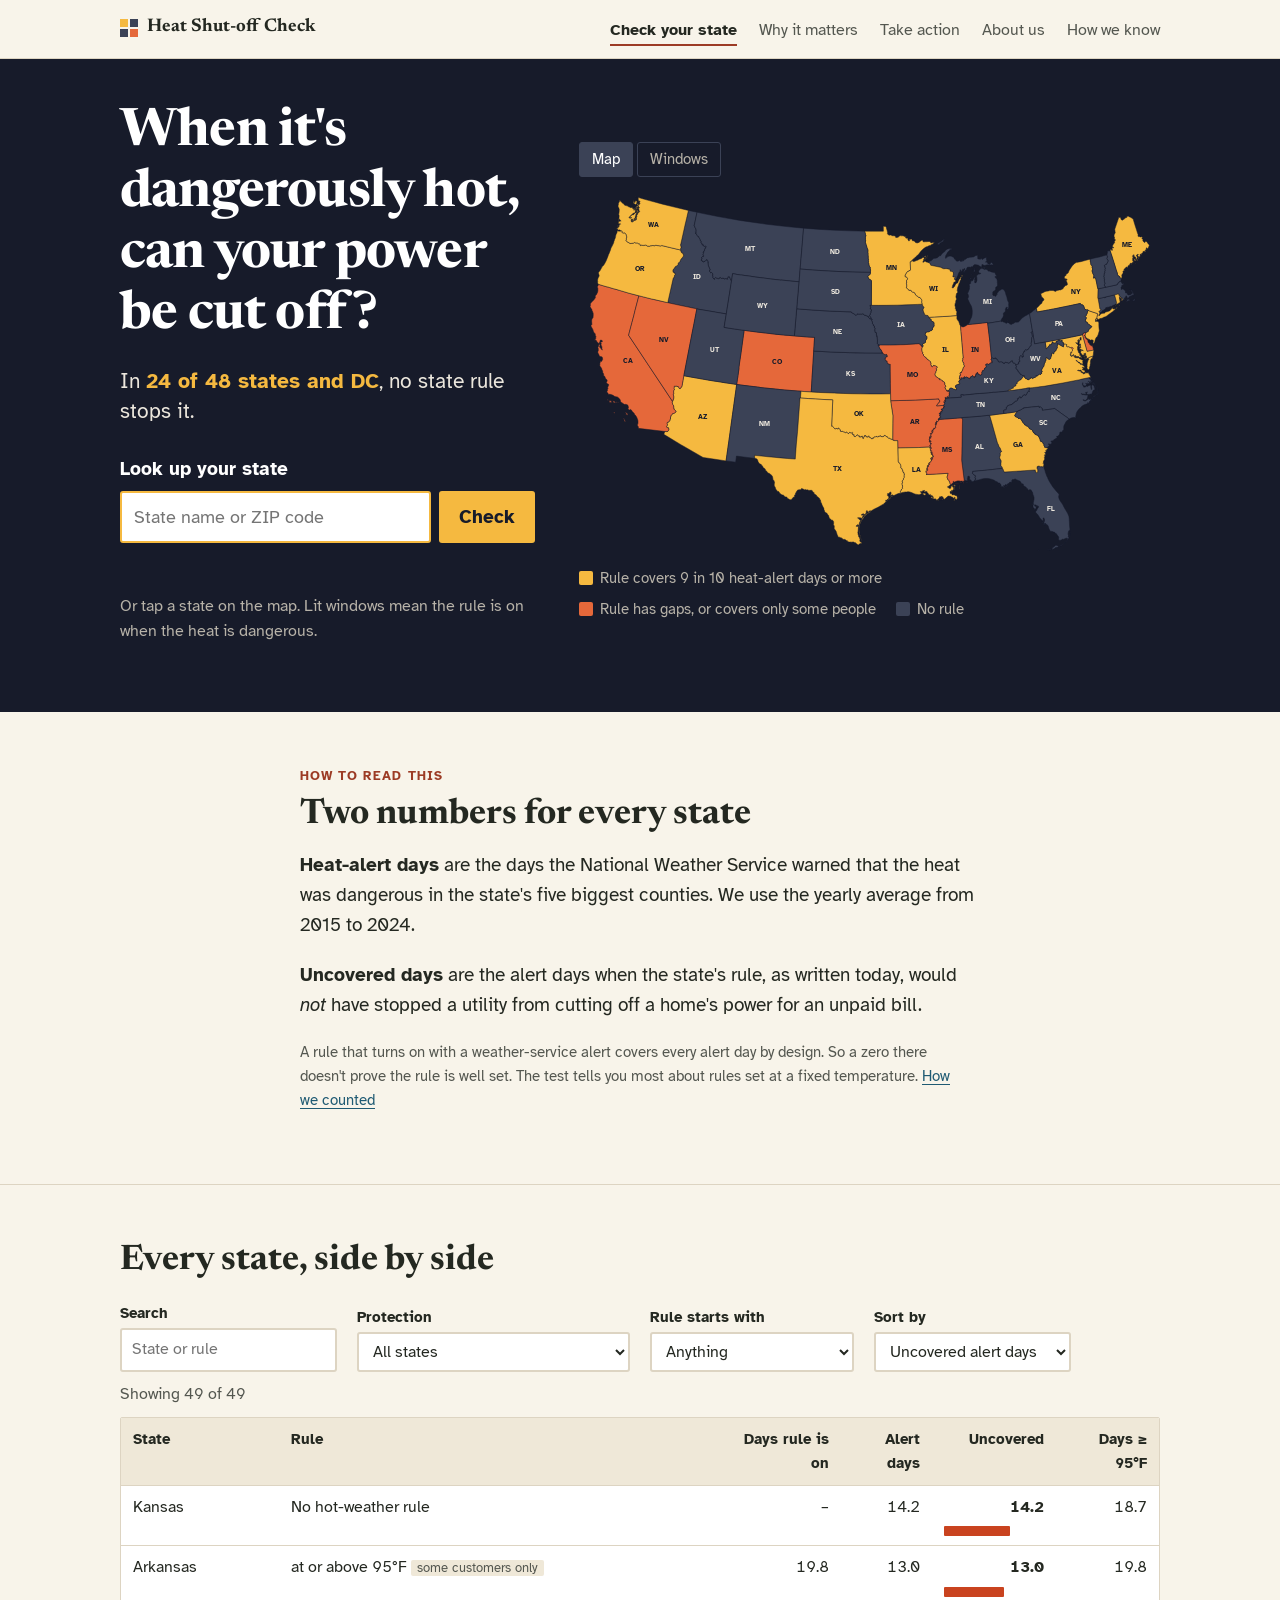
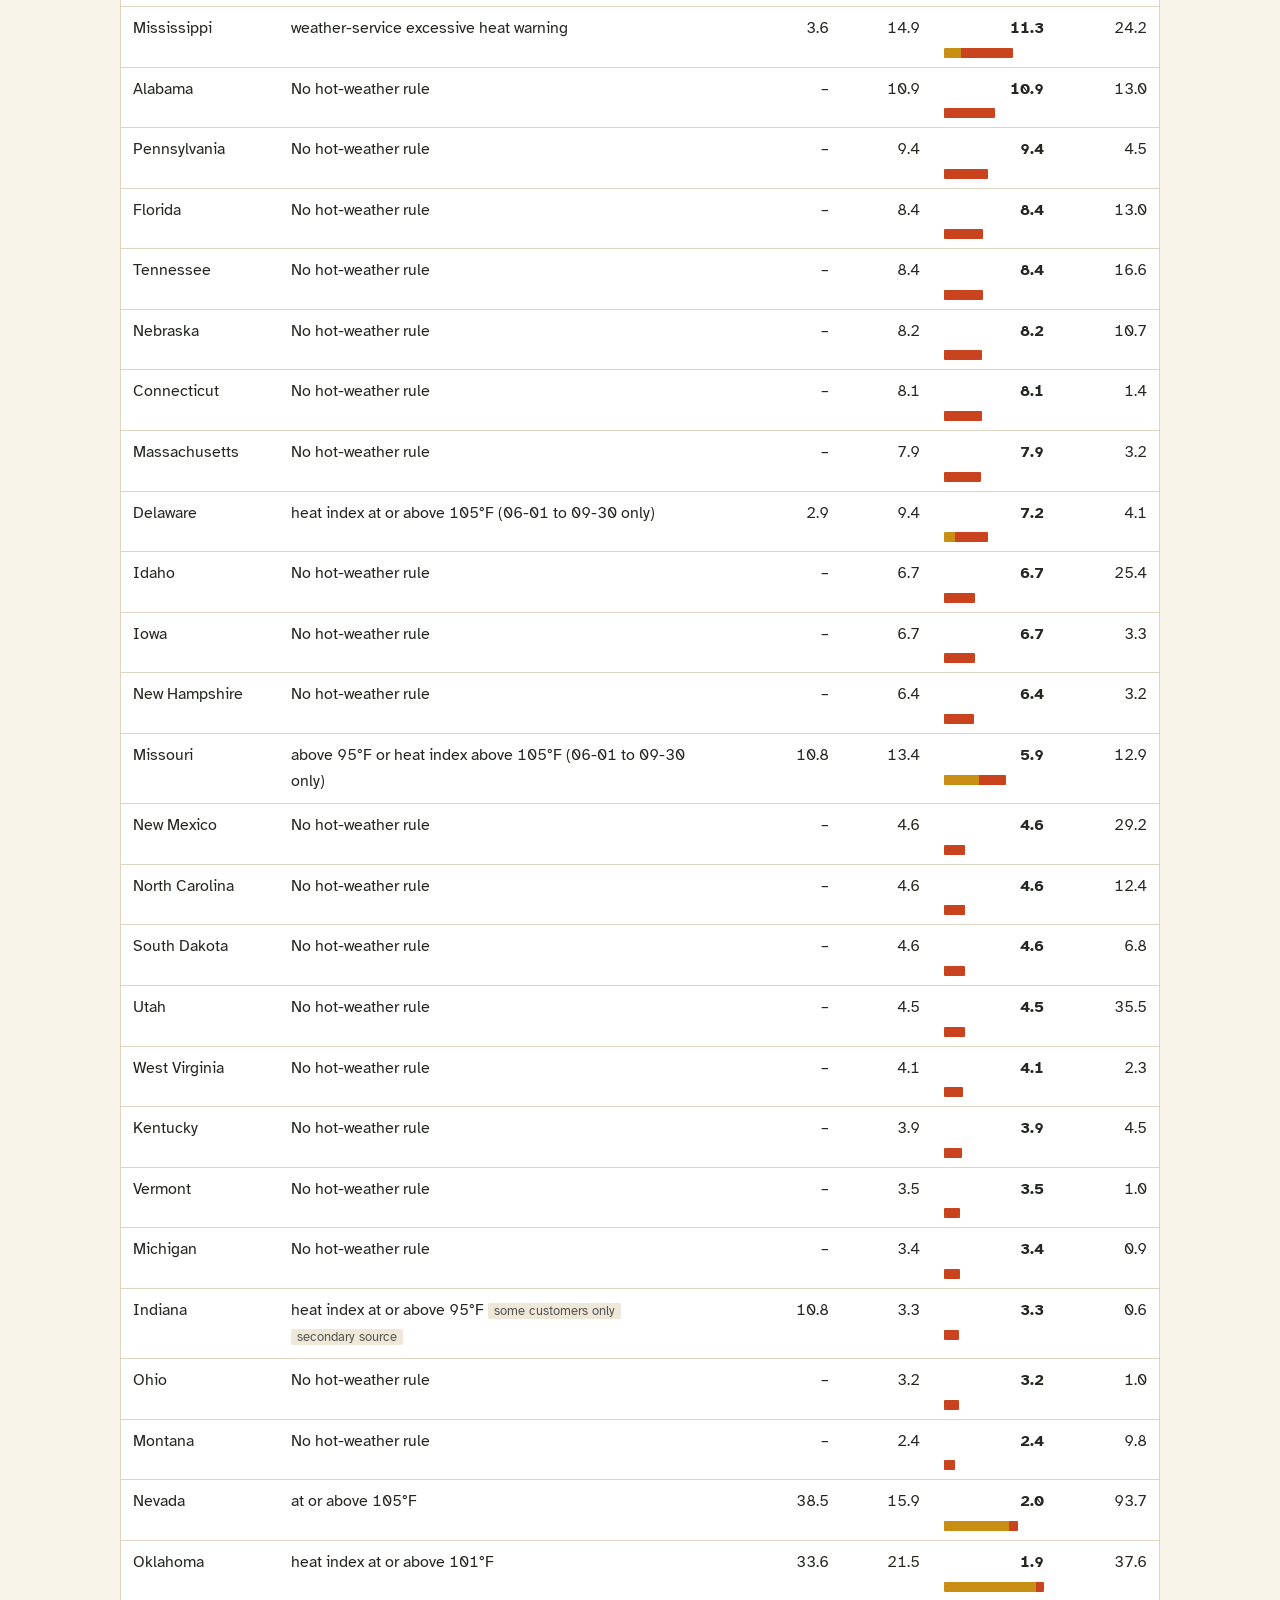
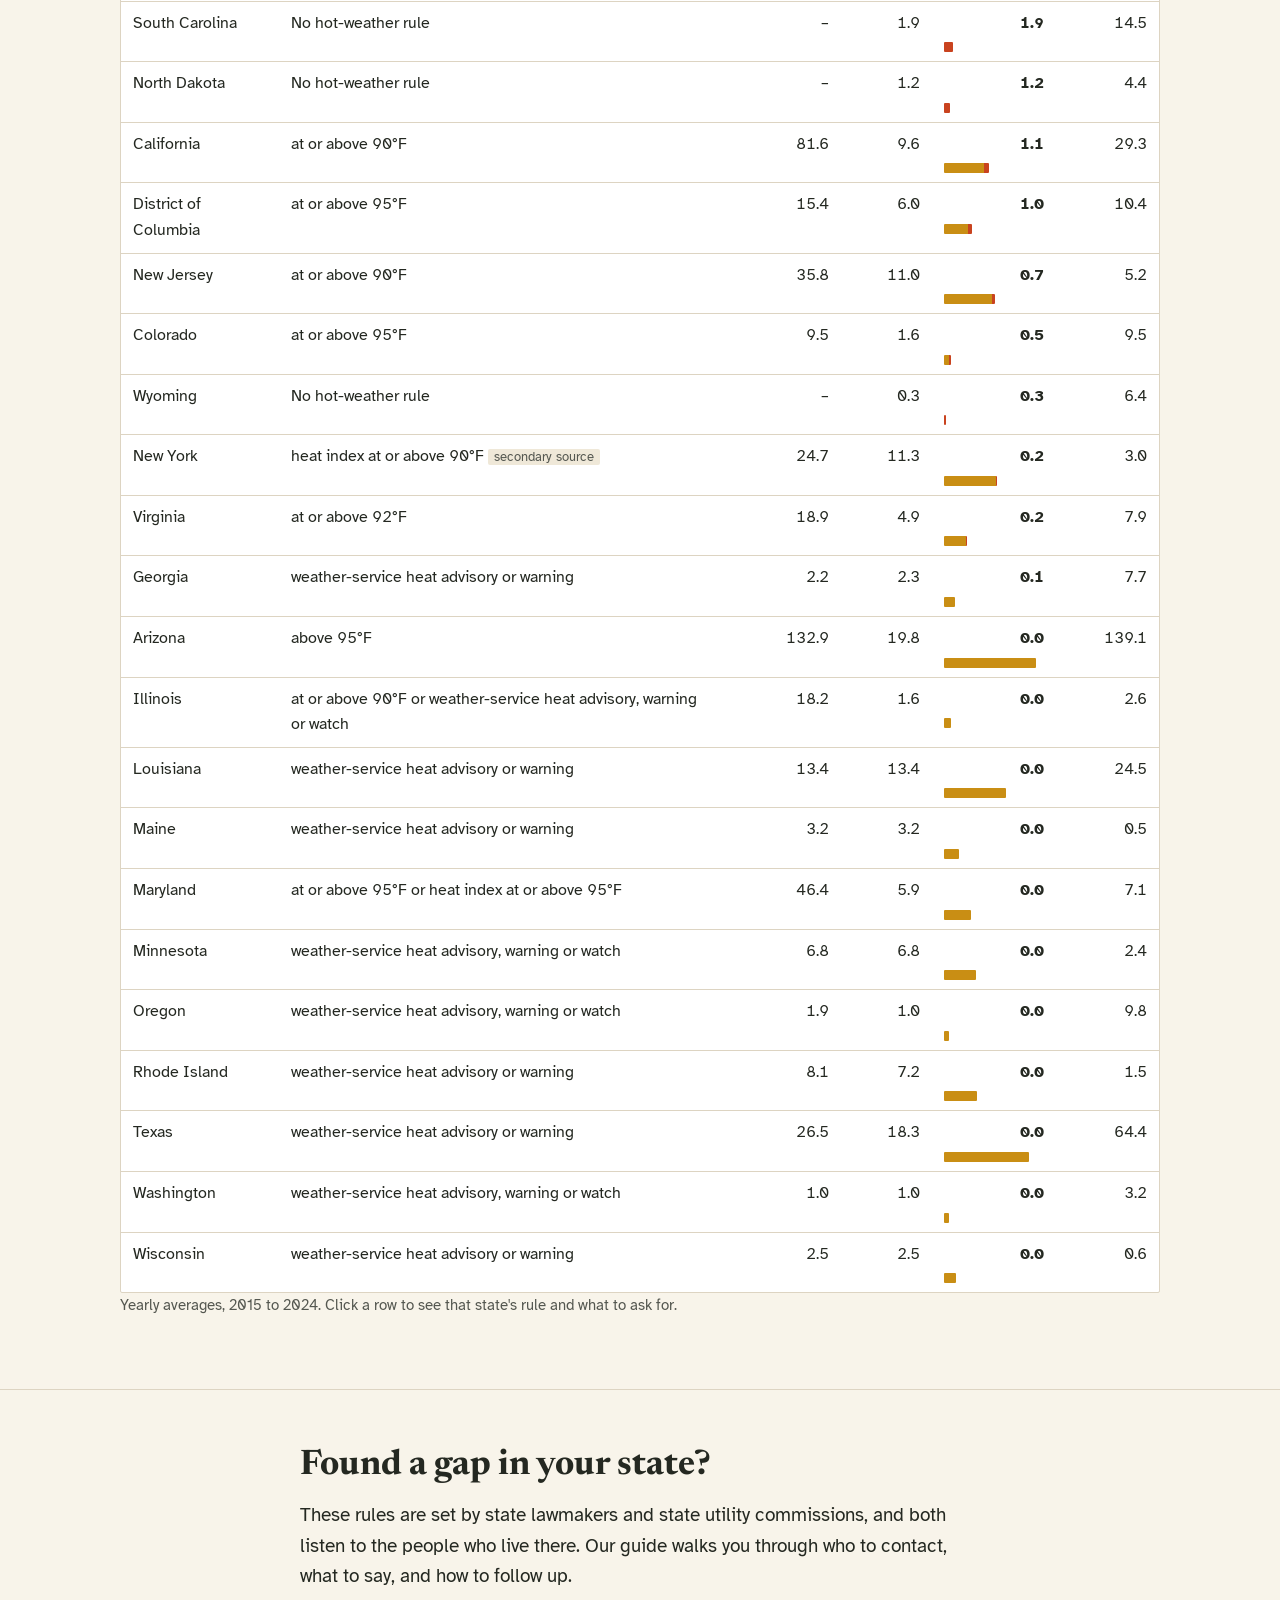
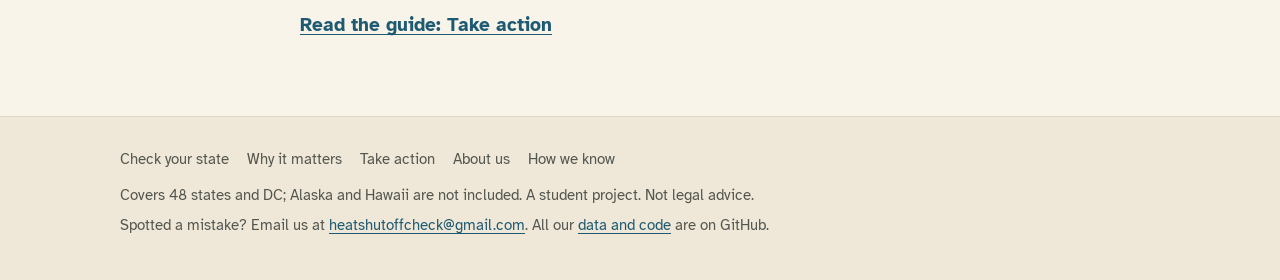
==== commit 8716e790: "1" ====
--- a/site/index.html
+++ b/site/index.html
@@ -125,7 +125,7 @@
     <li><a href="index.html">Check your state</a></li><li><a href="findings.html">Why it matters</a></li><li><a href="act.html">Take action</a></li><li><a href="about.html">About us</a></li><li><a href="method.html">How we know</a></li>
   </ul></nav>
   <p>Covers 48 states and DC; Alaska and Hawaii are not included. A student project. Not legal advice.</p>
-  <p>Spotted a mistake? <a href="https://github.com/TommyWang469/un-final-idea/issues" rel="noopener">Tell us on GitHub</a>, where all our <a href="https://github.com/TommyWang469/un-final-idea" rel="noopener">data and code</a> live.</p>
+  <p>Spotted a mistake? Email us at <a href="mailto:heatshutoffcheck@gmail.com">heatshutoffcheck@gmail.com</a>. All our <a href="https://github.com/TommyWang469/un-final-idea" rel="noopener">data and code</a> are on GitHub.</p>
 </div></footer>
 <script>document.documentElement.classList.add("js")</script>
 <script src="data.js"></script>
--- a/site/style.css
+++ b/site/style.css
@@ -277,3 +277,4 @@
 @media (prefers-reduced-motion:reduce) { #table tr.sel.arrive td { animation:none; } summary::before, .check label { transition:none; } }
 ul.plain + p { margin-top:18px; }
 .ckey + .note { margin-top:10px; }
+.hero :focus-visible { outline-color:var(--lit); }
